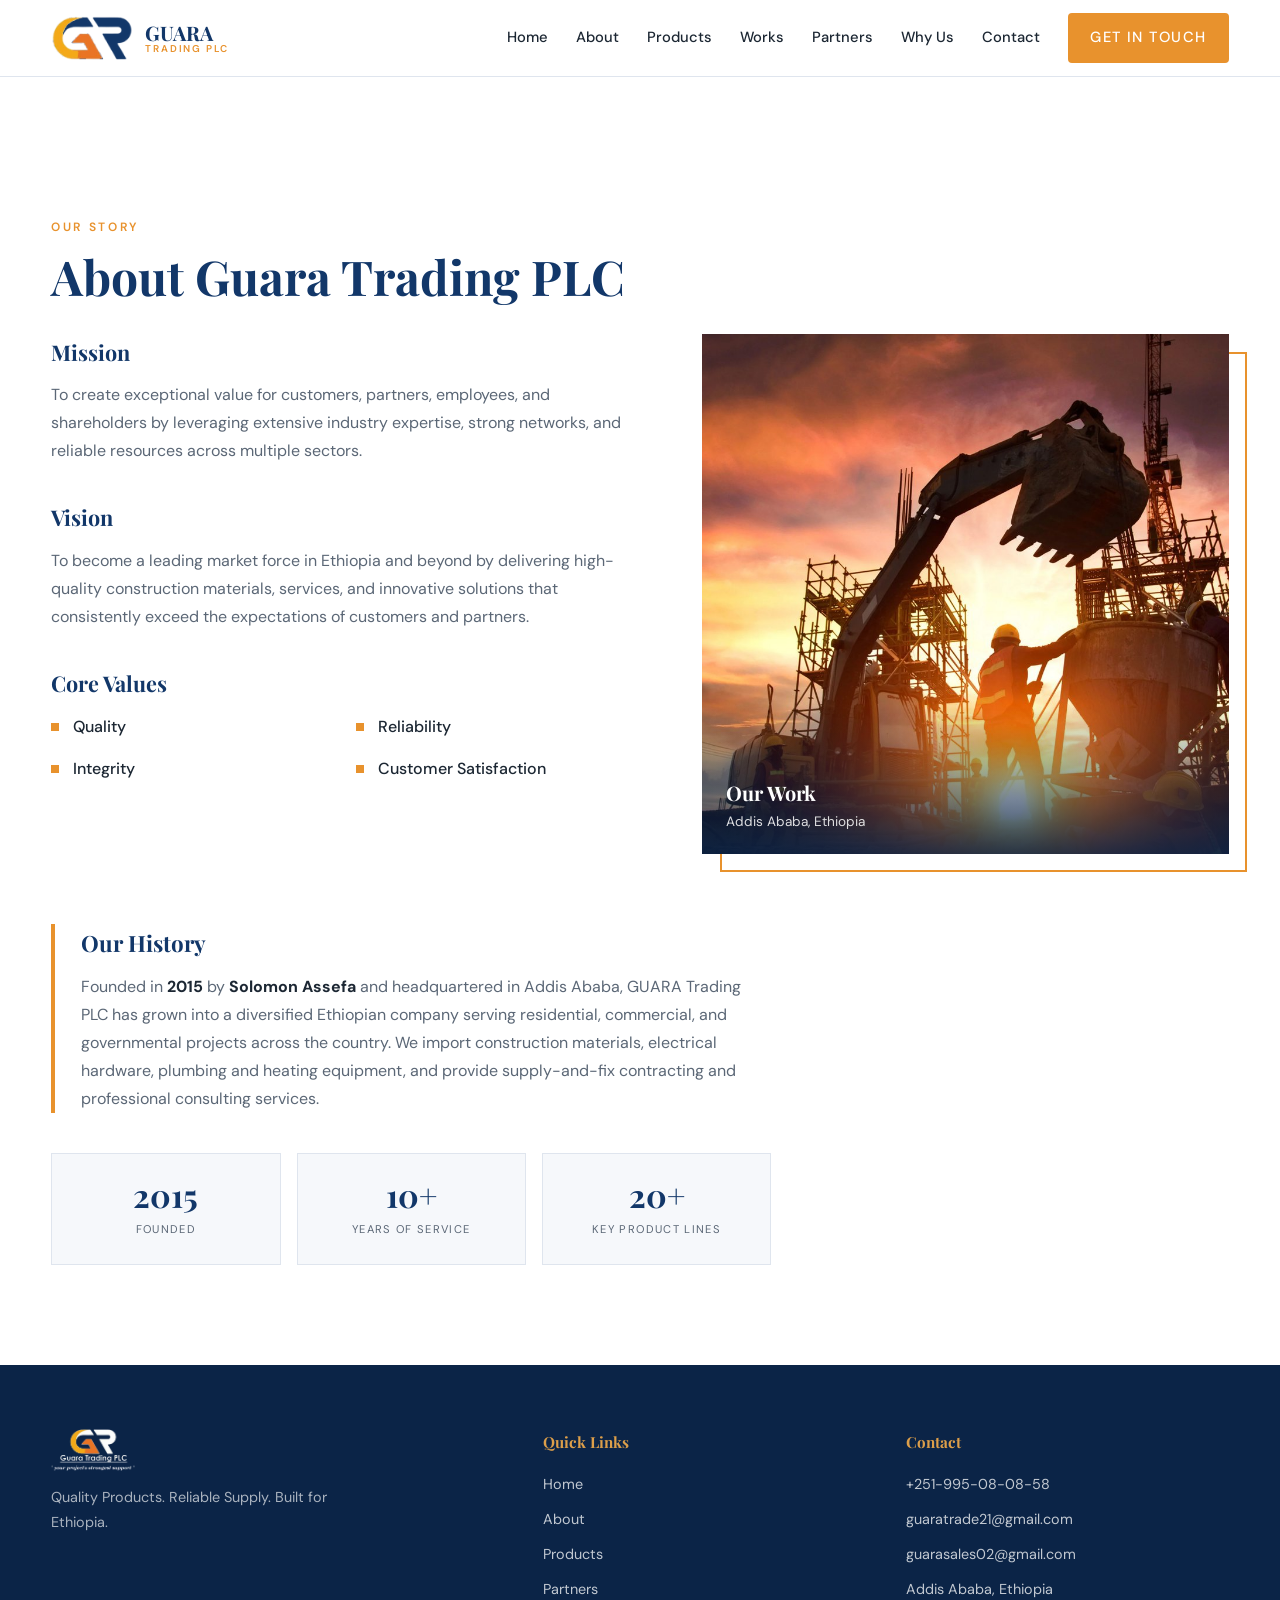
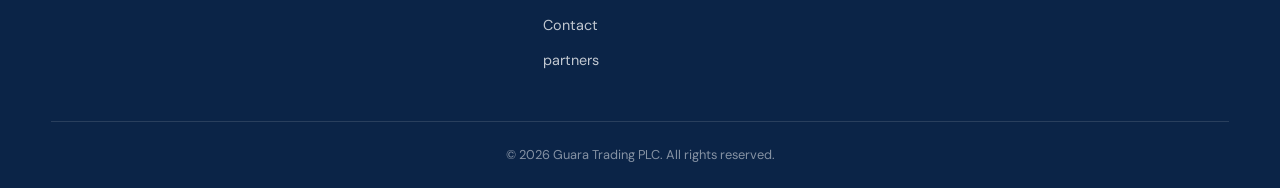
==== about.html @ 9be41e34 "Initial upload of website files" ====
<!doctype html>
<html lang="en">
<head>
  <meta charset="UTF-8">
  <meta name="viewport" content="width=device-width, initial-scale=1.0">
  <meta name="color-scheme" content="light">
  <title>About Us | Guara Trading PLC</title>
  <script>document.documentElement.classList.add("js");</script>
  <link rel="preconnect" href="https://fonts.googleapis.com">
  <link rel="preconnect" href="https://fonts.gstatic.com" crossorigin>
  <link href="https://fonts.googleapis.com/css2?family=DM+Sans:wght@400;500;600;700&family=Playfair+Display:ital,wght@0,600;0,700;0,800;1,600;1,700&display=swap" rel="stylesheet">
  <link rel="stylesheet" href="CSS/style.css">
</head>
<body>

  <header class="navbar" id="navbar">
    <div class="container navbar__inner">
      <a href="index.html" class="brand">
        <img src="image/logo.png" alt="Guara Trading PLC logo">
        <span>GUARA <small>TRADING PLC</small></span>
      </a>
      <nav class="menu" id="menu">
        <a href="index.html">Home</a>
        <a href="about.html">About</a>
        <a href="products.html">Products</a>
        <a href="works.html">Works</a>
        <a href="partners.html">Partners</a>
        <a href="why-us.html">Why Us</a>
        <a href="contact.html">Contact</a>
        <a href="contact.html" class="btn btn--primary btn--small">Get in Touch</a>
      </nav>
      <button class="menu-toggle" id="menuToggle" aria-label="Open menu">&#9776;</button>
    </div>
  </header>

  <section class="section" id="about" style="padding-top:140px;">
    <div class="container">
      <div class="reveal">
        <p class="eyebrow">Our Story</p>
        <h2 class="section-title">About Guara Trading PLC</h2>
      </div>

      <div class="about">
        <div class="about__text reveal">
          <h3>Mission</h3>
          <p>To create exceptional value for customers, partners, employees, and shareholders by leveraging extensive industry expertise, strong networks, and reliable resources across multiple sectors.</p>

          <h3>Vision</h3>
          <p>To become a leading market force in Ethiopia and beyond by delivering high-quality construction materials, services, and innovative solutions that consistently exceed the expectations of customers and partners.</p>

          <h3>Core Values</h3>
          <ul class="values">
            <li>Quality</li>
            <li>Reliability</li>
            <li>Integrity</li>
            <li>Customer Satisfaction</li>
          </ul>
        </div>

        <figure class="about__image reveal">
          <img src="image/about.jpg" alt="Guara Trading PLC construction work">
          <figcaption>
            <strong>Our Work</strong>
            <span>Addis Ababa, Ethiopia</span>
          </figcaption>
        </figure>
      </div>

      <div class="history reveal">
        <h3>Our History</h3>
        <p>
          Founded in <b>2015</b> by <b>Solomon Assefa</b> and headquartered in Addis Ababa,
          GUARA Trading PLC has grown into a diversified Ethiopian company serving residential,
          commercial, and governmental projects across the country. We import construction
          materials, electrical hardware, plumbing and heating equipment, and provide
          supply-and-fix contracting and professional consulting services.
        </p>
      </div>

      <div class="stats reveal">
        <div class="stat"><strong>2015</strong><span>Founded</span></div>
        <div class="stat"><strong>10+</strong><span>Years of Service</span></div>
        <div class="stat"><strong>20+</strong><span>Key Product Lines</span></div>
      </div>
    </div>
  </section>

  <footer class="footer">
    <div class="container footer__inner">
      <div class="footer__brand">
        <img src="image/logo-white.png" alt="Guara Trading PLC">
        <p>Quality Products. Reliable Supply. Built for Ethiopia.</p>
      </div>
      <div class="footer__col">
          <h4>Quick Links</h4>
          <a href="index.html">Home</a>
          <a href="about.html">About</a>
          <a href="products.html">Products</a>
          <a href="partners.html">Partners</a>
          <a href="contact.html">Contact</a>
          <a href="partners.html">partners</a>
        </div>
      <div class="footer__col">
        <h4>Contact</h4>
        <a href="tel:+251995080858">+251-995-08-08-58</a>
        <a href="mailto:guaratrade21@gmail.com">guaratrade21@gmail.com</a>
        <a href="mailto:guarasales02@gmail.com">guarasales02@gmail.com</a>
        <span>Addis Ababa, Ethiopia</span>
      </div>
    </div>
    <div class="footer__bottom">
      <span>&copy; 2026 Guara Trading PLC. All rights reserved.</span>
    </div>
  </footer>

  <script src="JS/main.js"></script>
</body>
</html>
---- CSS/style.css ----
/* ==================== VARIABLES ==================== */
:root {
  --navy: #123769;
  --navy-dark: #0b2447;
  --orange: #e8922d;
  --gold: #dd9f4a;
  --bg: #ffffff;
  --bg-soft: #f6f8fb;
  --text: #1c2733;
  --muted: #5b6776;
  --border: #dfe5ee;
  --font-head: "Playfair Display", Georgia, serif;
  --font-body: "DM Sans", Arial, sans-serif;
}

/* ==================== BASE ==================== */
* {
  box-sizing: border-box;
  margin: 0;
  padding: 0;
}

html {
  scroll-behavior: smooth;
  scroll-padding-top: 80px;
}

body {
  font-family: var(--font-body);
  color: var(--text);
  background: var(--bg);
  line-height: 1.75;
}

img {
  max-width: 100%;
  display: block;
}
a {
  text-decoration: none;
  color: inherit;
}
ul {
  list-style: none;
}

.container {
  width: min(1180px, 92%);
  margin-inline: auto;
}

.section {
  padding: 100px 0;
  overflow-x: clip;
}
.section--soft {
  background: var(--bg-soft);
}

.section-title {
  font-family: var(--font-head);
  font-weight: 700;
  font-size: clamp(2rem, 4vw, 3rem);
  color: var(--navy);
  line-height: 1.2;
  margin: 10px 0 28px;
}
.section-title em {
  color: var(--orange);
}

.eyebrow {
  font-size: 0.75rem;
  letter-spacing: 0.22em;
  text-transform: uppercase;
  font-weight: 600;
  color: var(--orange);
}
.eyebrow--light {
  color: var(--gold);
}

.lead {
  color: var(--muted);
  max-width: 520px;
}

/* ==================== SCROLL ANIMATION ==================== */
.js .reveal {
  opacity: 0;
  transform: translateY(28px);
  transition:
    opacity 0.8s ease,
    transform 0.8s ease;
}
.js .reveal.visible {
  opacity: 1;
  transform: none;
}

@media (prefers-reduced-motion: reduce) {
  .js .reveal {
    opacity: 1;
    transform: none;
    transition: none;
  }
}

/* ==================== BUTTONS ==================== */
.btn {
  display: inline-block;
  padding: 14px 28px;
  font-size: 0.82rem;
  font-weight: 600;
  letter-spacing: 0.1em;
  text-transform: uppercase;
  border-radius: 4px;
  border: 2px solid transparent;
  transition: 0.25s;
  cursor: pointer;
}
.btn--primary {
  background: var(--orange);
  color: #fff;
}
.btn--primary:hover {
  background: #cf7f1c;
}
.btn--outline-light {
  border-color: #fff;
  color: #fff;
}
.btn--outline-light:hover {
  background: #fff;
  color: var(--navy);
}
.btn--small {
  padding: 10px 20px;
  font-size: 0.75rem;
}

/* ==================== NAVBAR ==================== */
.navbar {
  position: sticky;
  top: 0;
  z-index: 100;
  background: rgba(255, 255, 255, 0.96);
  backdrop-filter: blur(8px);
  border-bottom: 1px solid var(--border);
  transition: box-shadow 0.3s;
}
.navbar.scrolled {
  box-shadow: 0 4px 20px rgba(11, 36, 71, 0.08);
}

.navbar__inner {
  display: flex;
  align-items: center;
  justify-content: space-between;
  height: 76px;
}

.brand {
  display: flex;
  align-items: center;
  gap: 12px;
  font-family: var(--font-head);
  font-weight: 700;
  font-size: 1.25rem;
  color: var(--navy);
  line-height: 1.1;
}
.brand img {
  height: 44px;
  width: auto;
}
.brand small {
  display: block;
  font-family: var(--font-body);
  font-size: 0.62rem;
  letter-spacing: 0.18em;
  color: var(--orange);
  font-weight: 600;
}

.menu {
  display: flex;
  align-items: center;
  gap: 28px;
}
.menu a {
  font-size: 0.92rem;
  font-weight: 500;
  transition: color 0.2s;
}
.menu a:hover {
  color: var(--orange);
}
.menu .btn--primary,
.menu .btn--primary:hover {
  color: #fff;
}

.menu-toggle {
  display: none;
  background: none;
  border: 0;
  font-size: 1.8rem;
  color: var(--navy);
  cursor: pointer;
}

/* ==================== HERO ==================== */
.hero {
  position: relative;
  min-height: calc(100vh - 76px);
  display: flex;
  align-items: center;
  color: #fff;
  overflow: hidden;
  background-color: var(--navy-dark);
}

.hero::before {
  content: "";
  position: absolute;
  inset: 0;
  background:
    linear-gradient(
      105deg,
      rgba(11, 36, 71, 0.92) 0%,
      rgba(11, 36, 71, 0.75) 50%,
      rgba(11, 36, 71, 0.35) 100%
    ),
    url("../image/hero.jpg") center / cover no-repeat;
  animation: heroZoom 7s ease-in-out infinite alternate;
  z-index: 0;
}

@keyframes heroZoom {
  from {
    transform: scale(1);
  }
  to {
    transform: scale(1.15);
  }
}

.hero__glow {
  position: absolute;
  z-index: 1;
  pointer-events: none;
  border-radius: 50%;
  filter: blur(80px);
  opacity: 0.55;
}
.hero__glow--1 {
  width: 420px;
  height: 420px;
  top: -80px;
  right: 10%;
  background: var(--orange);
  animation: glowFloat1 6s ease-in-out infinite;
}
.hero__glow--2 {
  width: 320px;
  height: 320px;
  bottom: -60px;
  left: 5%;
  background: var(--gold);
  animation: glowFloat2 7s ease-in-out infinite;
}

@keyframes glowFloat1 {
  0%,
  100% {
    transform: translate(0, 0) scale(1);
  }
  50% {
    transform: translate(-40px, 30px) scale(1.15);
  }
}
@keyframes glowFloat2 {
  0%,
  100% {
    transform: translate(0, 0) scale(1);
  }
  50% {
    transform: translate(30px, -25px) scale(1.1);
  }
}

.hero .container,
.hero__badge {
  position: relative;
  z-index: 2;
}

@media (prefers-reduced-motion: reduce) {
  .hero::before {
    animation: none;
  }
  .hero__glow--1,
  .hero__glow--2 {
    animation: none;
  }
}

.hero__content {
  max-width: 760px;
  padding: 80px 0;
}

.hero h1 {
  font-family: var(--font-head);
  font-weight: 800;
  font-size: clamp(2.6rem, 6vw, 4.8rem);
  line-height: 1.1;
  margin: 18px 0 22px;
}
.hero h1 em {
  color: var(--gold);
  font-style: italic;
  font-weight: 700;
}

.hero__text {
  font-size: 1.1rem;
  max-width: 600px;
  opacity: 0.92;
  margin-bottom: 14px;
}
.hero__tags {
  font-size: 0.85rem;
  letter-spacing: 0.04em;
  color: var(--gold);
  margin-bottom: 34px;
}
.hero__buttons {
  display: flex;
  flex-wrap: wrap;
  gap: 16px;
}

.hero__badge {
  position: absolute;
  right: 4%;
  bottom: 40px;
  display: flex;
  flex-direction: column;
  gap: 2px;
  padding: 16px 22px;
  background: rgba(11, 36, 71, 0.85);
  border: 1px solid rgba(255, 255, 255, 0.5);
  backdrop-filter: blur(4px);
}
.hero__badge span {
  font-size: 0.68rem;
  letter-spacing: 0.2em;
  text-transform: uppercase;
  color: var(--gold);
  font-weight: 600;
}
.hero__badge strong {
  font-family: var(--font-head);
  font-size: 1.05rem;
}
.hero__badge small {
  font-size: 0.78rem;
  opacity: 0.8;
}

/* ==================== ABOUT ==================== */
.about {
  display: grid;
  grid-template-columns: 1.1fr 1fr;
  gap: 72px;
  align-items: start;
  margin-top: 20px;
}

.about__text h3 {
  font-family: var(--font-head);
  color: var(--navy);
  font-size: 1.35rem;
  margin: 0 0 10px;
}
.about__text p {
  color: var(--muted);
  margin-bottom: 34px;
}

.values {
  display: grid;
  grid-template-columns: 1fr 1fr;
  gap: 14px 30px;
}
.values li {
  position: relative;
  padding-left: 22px;
  font-weight: 500;
}
.values li::before {
  content: "";
  position: absolute;
  left: 0;
  top: 0.65em;
  width: 8px;
  height: 8px;
  background: var(--orange);
}

.about__image {
  position: relative;
  margin: 0;
}
.about__image::before {
  content: "";
  position: absolute;
  top: 18px;
  left: 18px;
  right: -18px;
  bottom: -18px;
  border: 2px solid var(--orange);
}
.about__image img {
  position: relative;
  width: 100%;
  height: 520px;
  object-fit: cover;
  background: var(--bg-soft);
}
.about__image figcaption {
  position: absolute;
  left: 0;
  right: 0;
  bottom: 0;
  display: flex;
  flex-direction: column;
  padding: 70px 24px 20px;
  color: #fff;
  background: linear-gradient(transparent, rgba(11, 36, 71, 0.88));
}
.about__image figcaption strong {
  font-family: var(--font-head);
  font-size: 1.25rem;
}
.about__image figcaption span {
  font-size: 0.85rem;
  opacity: 0.85;
}

.history {
  max-width: 720px;
  margin-top: 70px;
  padding-left: 26px;
  border-left: 4px solid var(--orange);
}
.history h3 {
  font-family: var(--font-head);
  color: var(--navy);
  font-size: 1.4rem;
  margin-bottom: 10px;
}
.history p {
  color: var(--muted);
}
.history b {
  color: var(--text);
}

.stats {
  display: grid;
  grid-template-columns: repeat(3, 1fr);
  gap: 16px;
  max-width: 720px;
  margin-top: 40px;
}
.stat {
  border: 1px solid var(--border);
  background: var(--bg-soft);
  padding: 22px 10px;
  text-align: center;
}
.stat strong {
  display: block;
  font-family: var(--font-head);
  font-size: 2rem;
  color: var(--navy);
  line-height: 1.2;
}
.stat span {
  font-size: 0.7rem;
  letter-spacing: 0.12em;
  text-transform: uppercase;
  color: var(--muted);
}

/* ==================== WHAT WE DO ==================== */
.what {
  display: grid;
  grid-template-columns: 1fr 1.2fr;
  gap: 72px;
  align-items: start;
}

.features {
  display: flex;
  flex-direction: column;
  gap: 22px;
}
.feature {
  background: #fff;
  border: 1px solid var(--border);
  border-left: 4px solid var(--orange);
  padding: 24px 28px;
}
.feature h3 {
  font-family: var(--font-head);
  color: var(--navy);
  font-size: 1.2rem;
  margin-bottom: 6px;
}
.feature p {
  color: var(--muted);
}
/* ==================== PRODUCTS ==================== */
.products-banner {
  position: relative;
  margin-top: 28px;
  border-radius: 14px;
  overflow: hidden;
  border: 1px solid var(--border);
}
.products-banner__img {
  width: 100%;
  height: 420px;
  object-fit: cover;
  display: block;
  transition: transform 0.5s ease;
}
.products-banner:hover .products-banner__img {
  transform: scale(1.04);
}
.products-banner::before {
  content: "";
  position: absolute;
  inset: 0;
  z-index: 1;
  background: linear-gradient(
    105deg,
    rgba(11, 36, 71, 0.88) 0%,
    rgba(11, 36, 71, 0.55) 45%,
    rgba(11, 36, 71, 0.15) 100%
  );
}
.products-banner__shine {
  position: absolute;
  inset: 0;
  z-index: 2;
  pointer-events: none;
  mix-blend-mode: overlay;
  background: linear-gradient(
    115deg,
    transparent 20%,
    rgba(255, 255, 255, 0.4) 35%,
    rgba(255, 255, 255, 0.05) 50%,
    transparent 65%
  );
  background-size: 250% 250%;
  animation: bannerShine 5s ease-in-out infinite;
}
@keyframes bannerShine {
  0% {
    background-position: 200% 0%;
  }
  50% {
    background-position: 0% 100%;
  }
  100% {
    background-position: 200% 0%;
  }
}
.products-banner__overlay {
  position: absolute;
  inset: 0;
  z-index: 3;
  display: flex;
  flex-direction: column;
  justify-content: center;
  padding: 0 48px;
  color: #fff;
}
.products-banner__title {
  font-family: var(--font-head);
  font-weight: 800;
  font-size: clamp(2rem, 4.5vw, 3.2rem);
  line-height: 1.15;
  margin-top: 10px;
}
.products-banner__title em {
  color: var(--gold);
  font-style: italic;
}
.products-lead {
  max-width: 820px;
  margin: 28px auto 0;
  text-align: center;
  font-size: 1.05rem;
}
@media (prefers-reduced-motion: reduce) {
  .products-banner__shine {
    animation: none;
  }
}
@media (max-width: 900px) {
  .products-banner__img {
    height: 300px;
  }
  .products-banner__overlay {
    padding: 0 24px;
  }
}
.products-grid {
  margin-top: 44px;
  display: grid;
  grid-template-columns: repeat(3, 1fr);
  gap: 28px;
}
@media (min-width: 901px) {
  .product-card--standalone {
    grid-column: 1 / -1;
  }
  .product-card--standalone .product-card__img {
    height: 420px;
  }
}

.product-card {
  background: #fff;
  border: 1px solid var(--border);
  border-radius: 10px;
  overflow: hidden;
  cursor: pointer;
  transition:
    transform 0.3s,
    box-shadow 0.3s,
    border-color 0.3s;
}
.product-card:hover {
  transform: translateY(-8px);
  box-shadow: 0 24px 46px rgba(11, 36, 71, 0.18);
  border-color: var(--orange);
}

.product-card__img {
  position: relative;
  height: 210px;
  overflow: hidden;
  background: linear-gradient(135deg, #eef2f8, #dde6f0);
}
.product-card__img img {
  width: 100%;
  height: 100%;
  object-fit: cover;
  transition: transform 0.5s ease;
}
.product-card:hover .product-card__img img {
  transform: scale(1.1);
}

.product-card__img::after {
  content: "";
  position: absolute;
  inset: 0;
  background: linear-gradient(to top, rgba(11, 36, 71, 0.35), transparent 55%);
  opacity: 0;
  transition: opacity 0.3s;
}
.product-card:hover .product-card__img::after {
  opacity: 1;
}

.product-card__body {
  padding: 22px 24px 26px;
}
.product-card__body h3 {
  font-family: var(--font-head);
  color: var(--navy);
  font-size: 1.15rem;
  margin-bottom: 8px;
}
.product-card__body p {
  color: var(--muted);
  font-size: 0.92rem;
  margin-bottom: 16px;
}

.tags {
  display: flex;
  flex-wrap: wrap;
  gap: 8px;
}
.tags span {
  font-size: 0.7rem;
  font-weight: 600;
  letter-spacing: 0.04em;
  padding: 5px 10px;
  border: 1px solid var(--border);
  color: var(--navy);
  background: var(--bg-soft);
}

/* ==================== PARTNERS ==================== */
.partners-banner h2 {
  font-family: "Times New Roman", Times, serif;
  font-size: 32px;
  font-weight: bold;
  text-align: center;
}
.partners__head {
  text-align: center;
}
.partners__head .lead {
  margin-inline: auto;
}
.partners__head .eyebrow {
  display: block;
}

.partners-grid {
  margin-top: 48px;
  display: grid;
  grid-template-columns: repeat(4, 1fr);
  gap: 20px;
}

.partner-logo {
  height: 170px;
  display: flex;
  flex-direction: column;
  align-items: center;
  justify-content: center;
  gap: 12px;
  background: #fff;
  border: 1px solid var(--border);
  padding: 20px;
  text-align: center;
  transition: 0.25s;
}
.partner-logo img {
  max-height: 85px;
  max-width: 100%;
  object-fit: contain;
  filter: grayscale(100%);
  opacity: 0.8;
  transition: 0.25s;
}
.partner-logo:hover { border-color: var(--orange); box-shadow: 0 14px 28px rgba(11,36,71,0.1); }
.partner-logo:hover img { filter: none; opacity: 1; }

.partner-logo--text-only { gap: 8px; }
.partner-logo__text-mark {
  font-family: var(--font-head);
  font-weight: 800;
  font-style: italic;
  font-size: 1.3rem;
  color: var(--navy);
  filter: grayscale(100%);
  opacity: 0.8;
  transition: 0.25s;
}
.partner-logo--text-only:hover .partner-logo__text-mark { filter: none; opacity: 1; color: var(--orange); }
.partner-logo--text-only .partner-logo__name { display: none; }
}.partners-intro {
  max-width: 760px;
  margin: 0 auto 50px;
  padding: 30px 34px;
  background: #fff;
  border: 1px solid var(--border);
  border-left: 4px solid var(--orange);
  text-align: center;
}
.partners-intro p {
  color: var(--muted);
  font-size: 1.02rem;
  line-height: 1.85;
}
/* ==================== PREVIOUS WORKS ==================== */
.works-grid {
  margin-top: 44px;
  display: grid;
 grid-template-columns: repeat(2, 1fr);
  gap: 28px;
}

.work-card {
  background: #fff;
  border: 1px solid var(--border);
  overflow: hidden;
  transition:
    transform 0.25s,
    box-shadow 0.25s;
}
.work-card:hover {
  transform: translateY(-6px);
  box-shadow: 0 18px 34px rgba(11, 36, 71, 0.12);
}

.work-card__img { height: 320px; overflow: hidden; background: var(--bg-soft); position: relative; }
.work-card__img img {
  width: 112%;
  height: 100%;
  object-fit: cover;
  margin-left: -6%;
  animation: imageSway 7s ease-in-out infinite;
}
.work-card:hover .work-card__img img { animation-play-state: paused; transform: scale(1.08); transition: transform 0.4s; }

.work-card__img video {
  width: 100%;
  height: 100%;
  object-fit: cover;
  display: block;
  transition: transform 0.5s ease;
}
.work-card--video:hover .work-card__img video { transform: scale(1.1); }

.work-card--video .work-card__img::after {
  content: "";
  position: absolute;
  top: 14px;
  right: 14px;
  width: 10px;
  height: 10px;
  border-radius: 50%;
  background: var(--orange);
  box-shadow: 0 0 0 4px rgba(232,146,45,0.3);
  animation: liveDot 1.6s ease-in-out infinite;
}
@keyframes liveDot {
  0%, 100% { opacity: 1; }
  50% { opacity: 0.4; }
} 

@keyframes imageSway {
  0%, 100% { transform: translateX(0); }
  50% { transform: translateX(-5%); }
}

@media (prefers-reduced-motion: reduce) {
  .work-card__img img { animation: none; }
}

.work-card__body {
  padding: 22px 24px 26px;
}
.work-card__body h3 {
  font-family: var(--font-head);
  color: var(--navy);
  font-size: 1.1rem;
  margin-bottom: 8px;
}
.work-card__body p {
  color: var(--muted);
  font-size: 0.9rem;
}
/* ==================== CLICKABLE CARDS ==================== */
.work-card { cursor: pointer; }

/* ==================== CEILING SLIDER ==================== */
.slider .slide {
  position: absolute;
  inset: 0;
  width: 100%;
  height: 100%;
  margin: 0;
  object-fit: cover;
  opacity: 0;
  transform: scale(1);
  animation: none;
  transition: opacity 1s ease, transform 6s ease;
}
.slider .slide.is-active {
  opacity: 1;
  transform: scale(1.08);
}
.work-card:hover .slider .slide { transform: none; }
.work-card:hover .slider .slide.is-active { transform: scale(1.08); }

.slider__dots {
  position: absolute;
  bottom: 12px;
  left: 50%;
  transform: translateX(-50%);
  display: flex;
  gap: 8px;
  z-index: 2;
}
.slider__dots span {
  width: 9px;
  height: 9px;
  border-radius: 50%;
  background: rgba(255, 255, 255, 0.55);
  transition: all 0.3s;
}
.slider__dots span.is-active {
  background: var(--orange);
  width: 24px;
  border-radius: 6px;
}

.work-card--video .work-card__img::before {
  content: "\26F6";
  position: absolute;
  bottom: 12px;
  right: 14px;
  z-index: 2;
  color: #fff;
  font-size: 1.3rem;
  text-shadow: 0 2px 6px rgba(0,0,0,.6);
}


/* ==================== WHY US ==================== */
.why-grid {
  margin-top: 44px;
  display: grid;
  grid-template-columns: repeat(3, 1fr);
  gap: 28px;
}

.why-card {
  padding: 30px 26px;
  background: #fff;
  border: 1px solid var(--border);
  transition: 0.25s;
}
.why-card:hover {
  border-color: var(--orange);
  transform: translateY(-4px);
}

.why-card__num {
  display: block;
  font-family: var(--font-head);
  font-size: 1.6rem;
  color: var(--orange);
  margin-bottom: 12px;
}
.why-card h3 {
  font-family: var(--font-head);
  color: var(--navy);
  font-size: 1.15rem;
  margin-bottom: 8px;
}
.why-card p {
  color: var(--muted);
  font-size: 0.92rem;
}
/* ==================== DOCUMENTATION ==================== */
.docs__head {
  text-align: center;
}
.docs__head .lead {
  margin-inline: auto;
}
.docs__head .eyebrow {
  display: block;
}

.docs-grid {
  margin-top: 44px;
  display: grid;
  grid-template-columns: repeat(4, 1fr);
  gap: 24px;
}

.doc-card {
  background: #fff;
  border: 1px solid var(--border);
  border-top: 4px solid var(--navy);
  padding: 26px 22px;
  text-align: center;
  transition: 0.25s;
}
.doc-card:hover {
  border-top-color: var(--orange);
  transform: translateY(-4px);
}

.doc-card__badge {
  display: inline-block;
  font-size: 0.65rem;
  font-weight: 700;
  letter-spacing: 0.08em;
  text-transform: uppercase;
  color: #1c8a4c;
  background: #e7f6ec;
  padding: 4px 12px;
  border-radius: 20px;
  margin-bottom: 14px;
}
.doc-card__badge--request {
  color: var(--orange);
  background: #fdf1e2;
}

.doc-card h3 {
  font-family: var(--font-head);
  color: var(--navy);
  font-size: 1.05rem;
  margin-bottom: 8px;
}
.doc-card p {
  color: var(--muted);
  font-size: 0.86rem;
}

.docs-note {
  text-align: center;
  margin-top: 36px;
  color: var(--muted);
  font-size: 0.92rem;
}
.docs-note a {
  color: var(--orange);
  font-weight: 600;
}
.docs-note a:hover {
  text-decoration: underline;
}
/* ==================== CONTACT ==================== */
.contact__head {
  text-align: center;
}
.contact__head .lead {
  margin-inline: auto;
}

.contact {
  margin-top: 48px;
  display: grid;
  grid-template-columns: 1fr 1.4fr;
  gap: 50px;
}

.contact__info {
  display: flex;
  flex-direction: column;
  gap: 30px;
}
.info-item h4 {
  font-family: var(--font-head);
  color: var(--navy);
  font-size: 1rem;
  text-transform: uppercase;
  letter-spacing: 0.08em;
  margin-bottom: 10px;
}
.info-item p {
  margin-bottom: 4px;
}
.info-item a {
  color: var(--text);
  transition: color 0.2s;
}
.info-item a:hover {
  color: var(--orange);
}

.contact__form {
  background: #fff;
  border: 1px solid var(--border);
  padding: 36px;
  display: flex;
  flex-direction: column;
  gap: 18px;
}
.contact__form h3 {
  font-family: var(--font-head);
  color: var(--navy);
  font-size: 1.3rem;
  margin-bottom: 4px;
}

.contact__form label {
  display: flex;
  flex-direction: column;
  gap: 6px;
  font-size: 0.85rem;
  font-weight: 600;
  color: var(--navy);
}

.contact__form input,
.contact__form textarea {
  font-family: var(--font-body);
  font-size: 0.95rem;
  padding: 12px 14px;
  border: 1px solid var(--border);
  background: var(--bg-soft);
  color: var(--text);
  resize: vertical;
}
.contact__form input:focus,
.contact__form textarea:focus {
  outline: 2px solid var(--orange);
  outline-offset: 1px;
}

.form-row {
  display: grid;
  grid-template-columns: 1fr 1fr;
  gap: 18px;
}

.contact__form .btn {
  align-self: flex-start;
  border: none;
  cursor: pointer;
}

.form-note {
  font-size: 0.88rem;
  font-weight: 600;
  color: var(--orange);
  min-height: 1.2em;
}

/* ==================== FOOTER ==================== */
.footer {
  background: var(--navy-dark);
  color: #fff;
  padding-top: 64px;
}

.footer__inner {
  display: grid;
  grid-template-columns: 1.4fr 1fr 1fr;
  gap: 40px;
  padding-bottom: 48px;
  border-bottom: 1px solid rgba(255, 255, 255, 0.12);
}

.footer__brand img {
  height: 42px;
  margin-bottom: 14px;
}
.footer__brand p {
  color: rgba(255, 255, 255, 0.65);
  max-width: 280px;
  font-size: 0.9rem;
}

.footer__col {
  display: flex;
  flex-direction: column;
  gap: 10px;
}
.footer__col h4 {
  font-family: var(--font-head);
  font-size: 0.95rem;
  margin-bottom: 6px;
  color: var(--gold);
}
.footer__col a,
.footer__col span {
  color: rgba(255, 255, 255, 0.75);
  font-size: 0.9rem;
  transition: color 0.2s;
}
.footer__col a:hover {
  color: var(--gold);
}

.footer__bottom {
  padding: 22px 0;
  text-align: center;
  font-size: 0.8rem;
  color: rgba(255, 255, 255, 0.5);
}
/* ==================== PRODUCT MODAL (click to enlarge) ==================== */
.product-modal {
  position: fixed;
  inset: 0;
  z-index: 1000;
  display: none;
  align-items: center;
  justify-content: center;
  padding: 24px;
  background: rgba(11, 36, 71, 0.82);
  backdrop-filter: blur(4px);
}
.product-modal.open {
  display: flex;
}

.product-modal__box {
  background: #fff;
  max-width: 720px;
  width: 100%;
  max-height: 88vh;
  overflow-y: auto;
  border-radius: 12px;
  position: relative;
  animation: modalPop 0.3s ease;
}
@keyframes modalPop {
  from {
    transform: scale(0.92);
    opacity: 0;
  }
  to {
    transform: scale(1);
    opacity: 1;
  }
}

.product-modal__img {
  width: 100%;
  max-height: 480px;
  object-fit: contain;
  background: var(--bg-soft);
  display: block;
}
.product-modal__body {
  padding: 28px 30px 34px;
}
.product-modal__body h3 {
  font-family: var(--font-head);
  color: var(--navy);
  font-size: 1.6rem;
  margin-bottom: 12px;
}
.product-modal__body p {
  color: var(--muted);
  margin-bottom: 18px;
}

.product-modal__close {
  position: absolute;
  top: 14px;
  right: 14px;
  width: 38px;
  height: 38px;
  border-radius: 50%;
  border: none;
  background: rgba(11, 36, 71, 0.85);
  color: #fff;
  font-size: 1.3rem;
  line-height: 1;
  cursor: pointer;
  z-index: 2;
}
.product-modal__close:hover {
  background: var(--orange);
}
/* ==================== HOME TEASERS ==================== */
.teaser-grid {
  margin-top: 44px;
  display: grid;
  grid-template-columns: repeat(3, 1fr);
  gap: 28px;
}

.teaser-card {
  background: #fff;
  border: 1px solid var(--border);
  padding: 30px 26px;
  transition: 0.25s;
}
.teaser-card:hover {
  transform: translateY(-6px);
  box-shadow: 0 18px 34px rgba(11, 36, 71, 0.12);
  border-color: var(--orange);
}

.teaser-card h3 {
  font-family: var(--font-head);
  color: var(--navy);
  font-size: 1.25rem;
  margin-bottom: 10px;
}
.teaser-card p {
  color: var(--muted);
  font-size: 0.92rem;
  margin-bottom: 18px;
}
.teaser-card a {
  color: var(--orange);
  font-weight: 600;
  font-size: 0.85rem;
  text-transform: uppercase;
  letter-spacing: 0.05em;
}
.teaser-card a:hover {
  text-decoration: underline;
}
/* ==================== MOBILE ==================== */
@media (max-width: 900px) {
  .menu-toggle {
    display: block;
  }

  .menu {
    display: none;
    position: absolute;
    top: 76px;
    left: 0;
    right: 0;
    flex-direction: column;
    align-items: flex-start;
    gap: 0;
    background: #fff;
    padding: 10px 4% 24px;
    border-bottom: 1px solid var(--border);
  }
  .menu.open {
    display: flex;
  }
  .menu a {
    padding: 12px 0;
    width: 100%;
  }
  .menu .btn {
    padding: 12px 24px;
    width: auto;
    margin-top: 12px;
  }

  .section {
    padding: 70px 0;
  }

  .hero__badge {
    display: none;
  }

  .about,
  .what {
    grid-template-columns: 1fr;
    gap: 48px;
  }
  .about__image::before {
    right: -10px;
    bottom: -10px;
  }
  .about__image img {
    height: 340px;
  }
  .values {
    grid-template-columns: 1fr;
  }
    .products-grid {
    grid-template-columns: repeat(2, 1fr);
    gap: 18px;
  }
  .partners-grid {
    grid-template-columns: repeat(2, 1fr);
  }
  .works-grid {
    grid-template-columns: 1fr;
  }
  .docs-grid {
    grid-template-columns: 1fr 1fr;
    gap: 16px;
  }
  .why-grid {
    grid-template-columns: 1fr;
  }
  .contact {
    grid-template-columns: 1fr;
    gap: 40px;
  }
  .form-row {
    grid-template-columns: 1fr;
  }
  .footer__inner {
    grid-template-columns: 1fr;
    gap: 30px;
  }
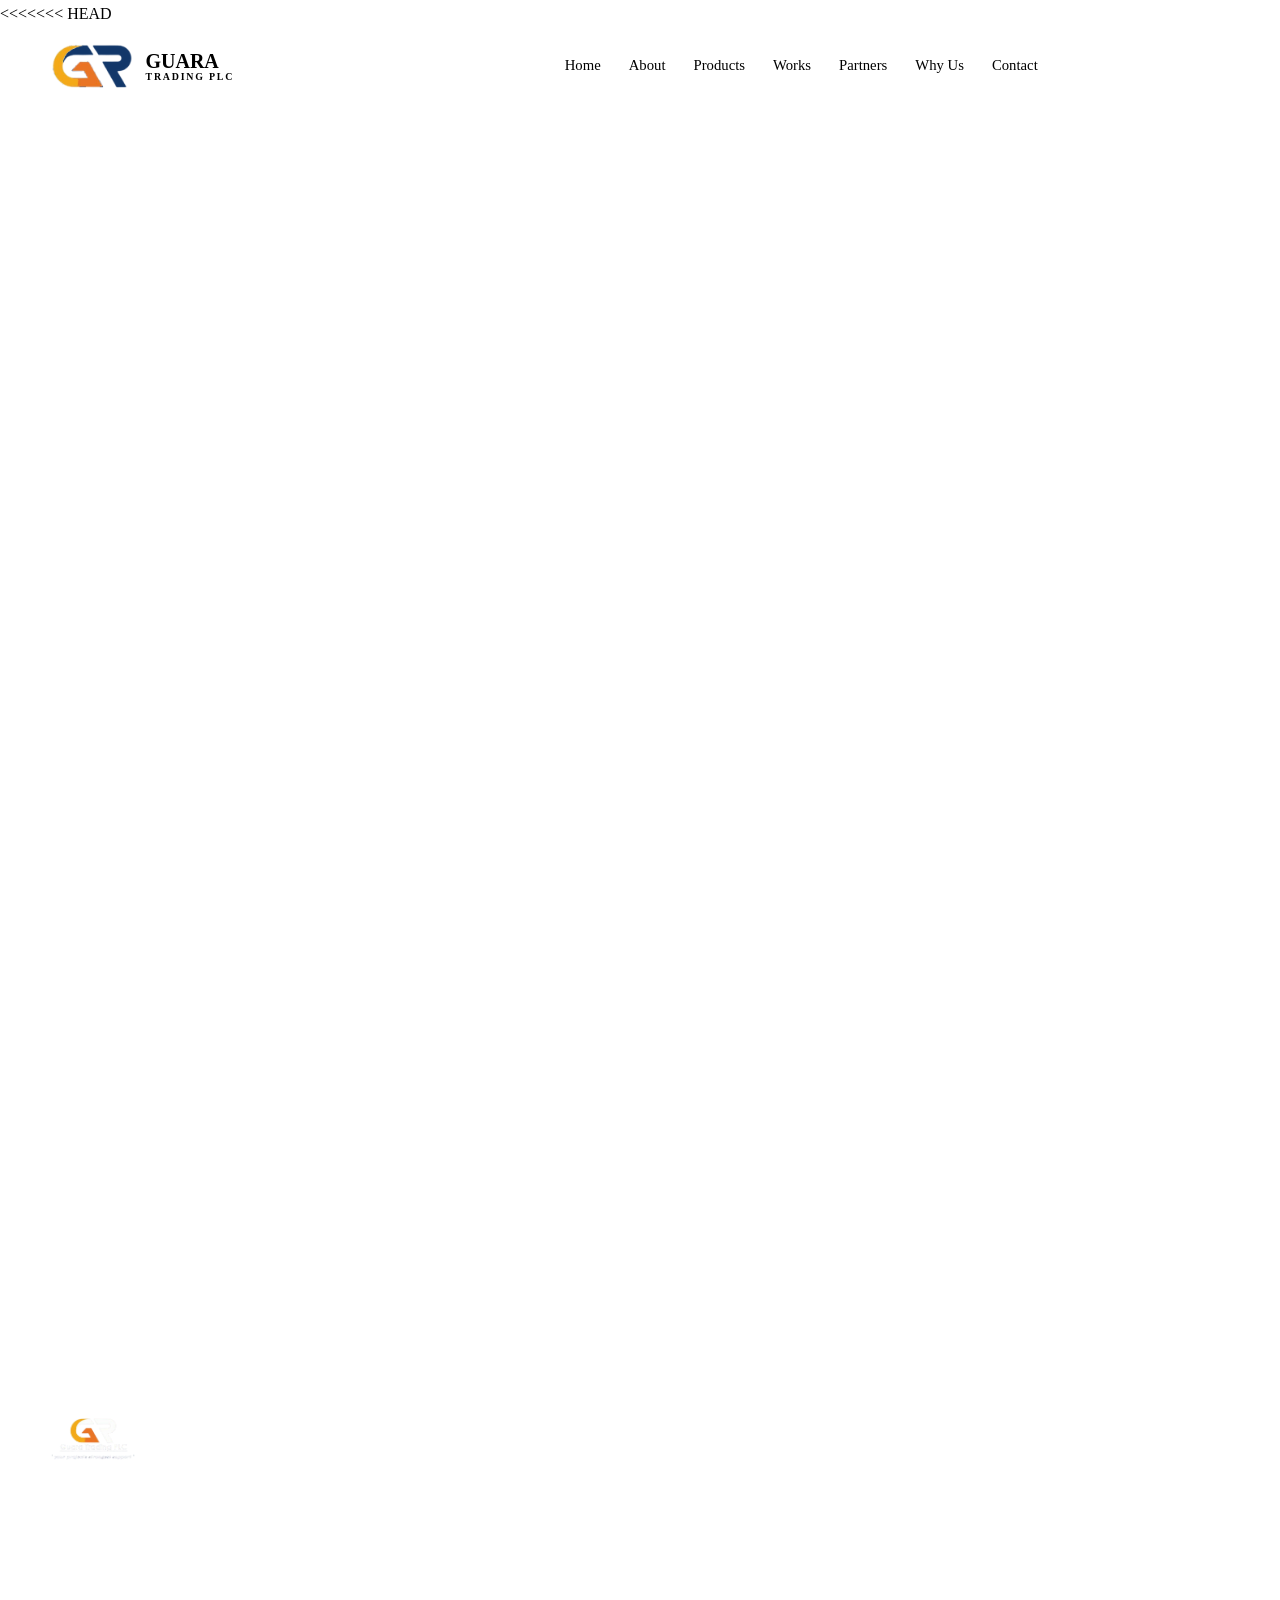
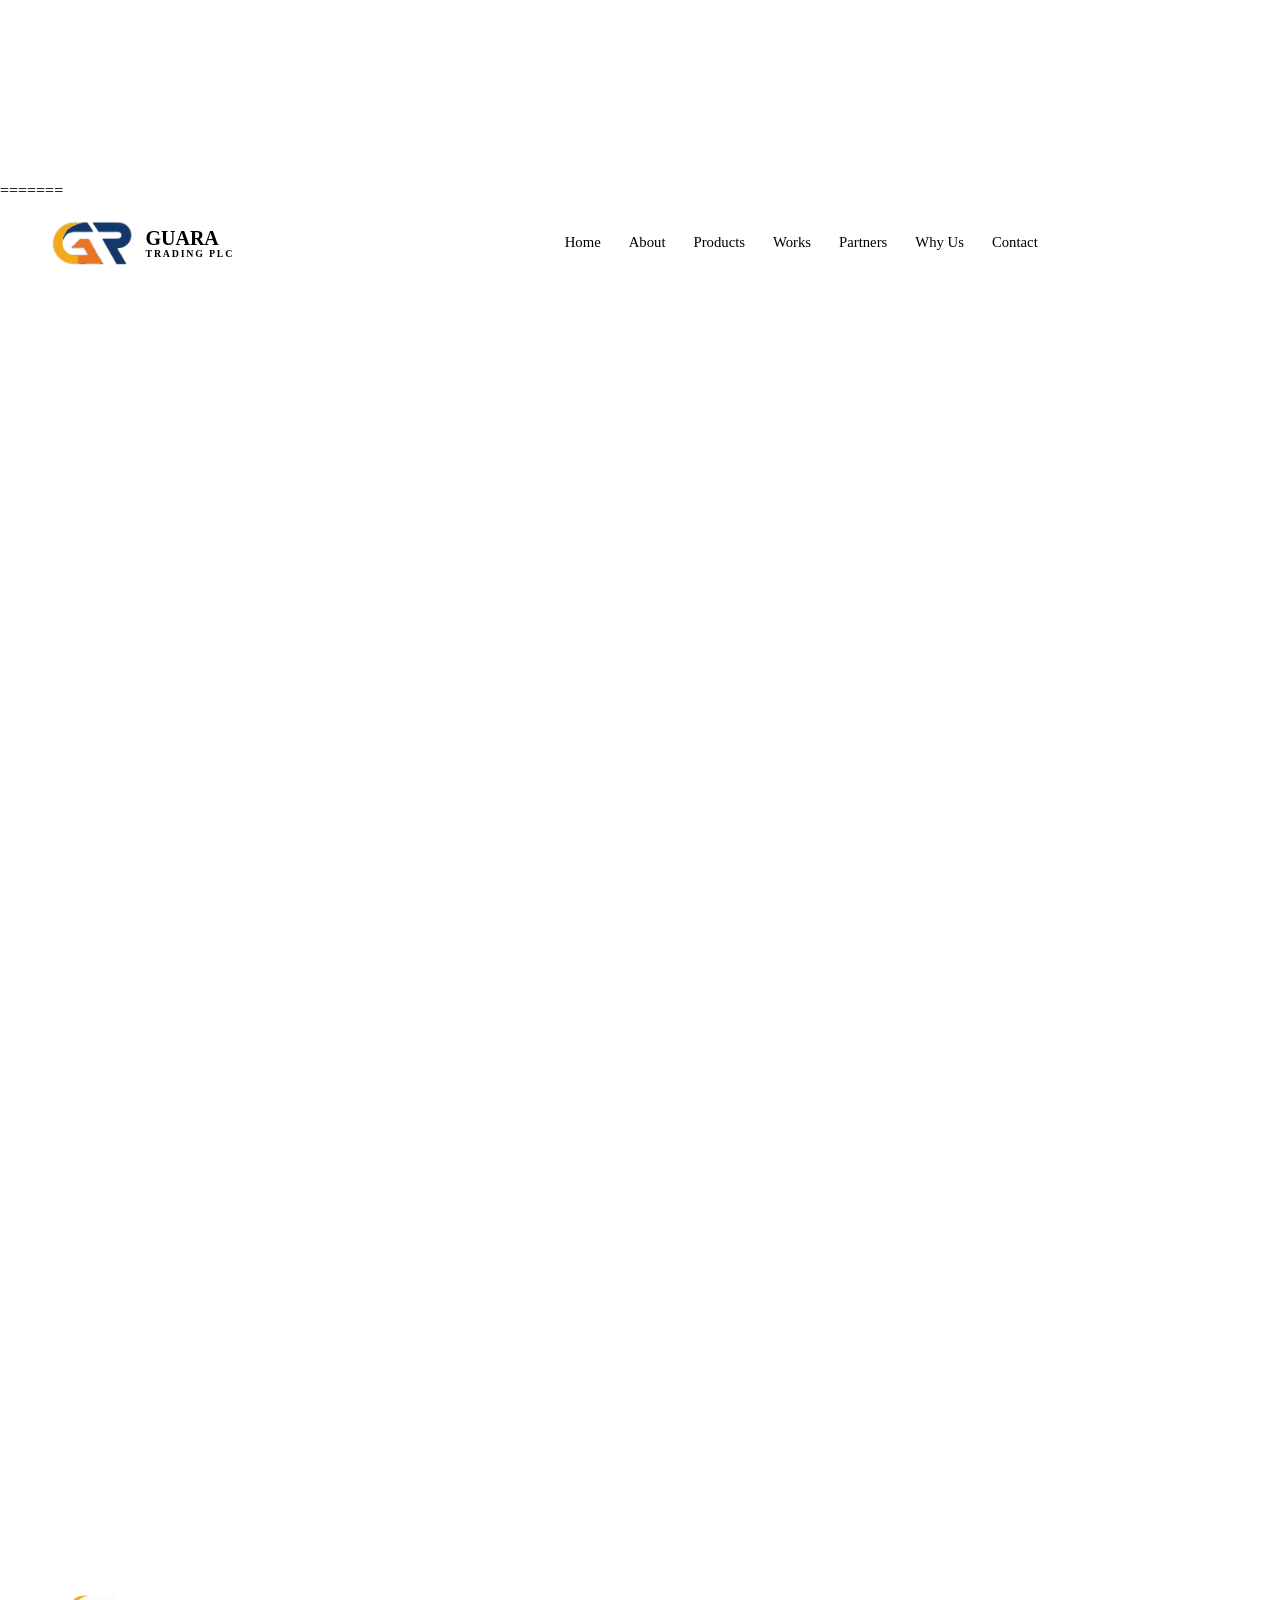
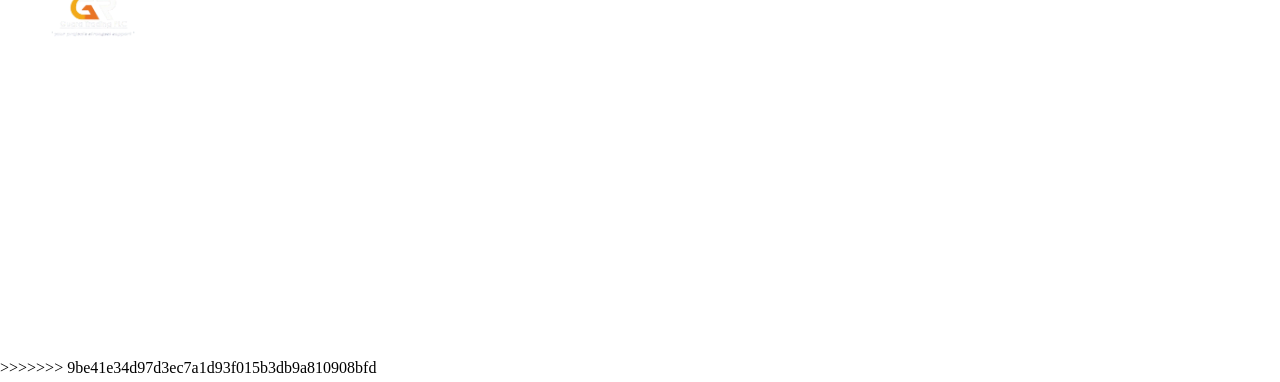
==== commit 32e12477: "merge: keep local version" ====
--- a/about.html
+++ b/about.html
@@ -1,118 +1,238 @@
-<!doctype html>
-<html lang="en">
-<head>
-  <meta charset="UTF-8">
-  <meta name="viewport" content="width=device-width, initial-scale=1.0">
-  <meta name="color-scheme" content="light">
-  <title>About Us | Guara Trading PLC</title>
-  <script>document.documentElement.classList.add("js");</script>
-  <link rel="preconnect" href="https://fonts.googleapis.com">
-  <link rel="preconnect" href="https://fonts.gstatic.com" crossorigin>
-  <link href="https://fonts.googleapis.com/css2?family=DM+Sans:wght@400;500;600;700&family=Playfair+Display:ital,wght@0,600;0,700;0,800;1,600;1,700&display=swap" rel="stylesheet">
-  <link rel="stylesheet" href="CSS/style.css">
-</head>
-<body>
-
-  <header class="navbar" id="navbar">
-    <div class="container navbar__inner">
-      <a href="index.html" class="brand">
-        <img src="image/logo.png" alt="Guara Trading PLC logo">
-        <span>GUARA <small>TRADING PLC</small></span>
-      </a>
-      <nav class="menu" id="menu">
-        <a href="index.html">Home</a>
-        <a href="about.html">About</a>
-        <a href="products.html">Products</a>
-        <a href="works.html">Works</a>
-        <a href="partners.html">Partners</a>
-        <a href="why-us.html">Why Us</a>
-        <a href="contact.html">Contact</a>
-        <a href="contact.html" class="btn btn--primary btn--small">Get in Touch</a>
-      </nav>
-      <button class="menu-toggle" id="menuToggle" aria-label="Open menu">&#9776;</button>
-    </div>
-  </header>
-
-  <section class="section" id="about" style="padding-top:140px;">
-    <div class="container">
-      <div class="reveal">
-        <p class="eyebrow">Our Story</p>
-        <h2 class="section-title">About Guara Trading PLC</h2>
-      </div>
-
-      <div class="about">
-        <div class="about__text reveal">
-          <h3>Mission</h3>
-          <p>To create exceptional value for customers, partners, employees, and shareholders by leveraging extensive industry expertise, strong networks, and reliable resources across multiple sectors.</p>
-
-          <h3>Vision</h3>
-          <p>To become a leading market force in Ethiopia and beyond by delivering high-quality construction materials, services, and innovative solutions that consistently exceed the expectations of customers and partners.</p>
-
-          <h3>Core Values</h3>
-          <ul class="values">
-            <li>Quality</li>
-            <li>Reliability</li>
-            <li>Integrity</li>
-            <li>Customer Satisfaction</li>
-          </ul>
-        </div>
-
-        <figure class="about__image reveal">
-          <img src="image/about.jpg" alt="Guara Trading PLC construction work">
-          <figcaption>
-            <strong>Our Work</strong>
-            <span>Addis Ababa, Ethiopia</span>
-          </figcaption>
-        </figure>
-      </div>
-
-      <div class="history reveal">
-        <h3>Our History</h3>
-        <p>
-          Founded in <b>2015</b> by <b>Solomon Assefa</b> and headquartered in Addis Ababa,
-          GUARA Trading PLC has grown into a diversified Ethiopian company serving residential,
-          commercial, and governmental projects across the country. We import construction
-          materials, electrical hardware, plumbing and heating equipment, and provide
-          supply-and-fix contracting and professional consulting services.
-        </p>
-      </div>
-
-      <div class="stats reveal">
-        <div class="stat"><strong>2015</strong><span>Founded</span></div>
-        <div class="stat"><strong>10+</strong><span>Years of Service</span></div>
-        <div class="stat"><strong>20+</strong><span>Key Product Lines</span></div>
-      </div>
-    </div>
-  </section>
-
-  <footer class="footer">
-    <div class="container footer__inner">
-      <div class="footer__brand">
-        <img src="image/logo-white.png" alt="Guara Trading PLC">
-        <p>Quality Products. Reliable Supply. Built for Ethiopia.</p>
-      </div>
-      <div class="footer__col">
-          <h4>Quick Links</h4>
-          <a href="index.html">Home</a>
-          <a href="about.html">About</a>
-          <a href="products.html">Products</a>
-          <a href="partners.html">Partners</a>
-          <a href="contact.html">Contact</a>
-          <a href="partners.html">partners</a>
-        </div>
-      <div class="footer__col">
-        <h4>Contact</h4>
-        <a href="tel:+251995080858">+251-995-08-08-58</a>
-        <a href="mailto:guaratrade21@gmail.com">guaratrade21@gmail.com</a>
-        <a href="mailto:guarasales02@gmail.com">guarasales02@gmail.com</a>
-        <span>Addis Ababa, Ethiopia</span>
-      </div>
-    </div>
-    <div class="footer__bottom">
-      <span>&copy; 2026 Guara Trading PLC. All rights reserved.</span>
-    </div>
-  </footer>
-
-  <script src="JS/main.js"></script>
-</body>
+<<<<<<< HEAD
+<!doctype html>
+<html lang="en">
+<head>
+  <meta charset="UTF-8">
+  <meta name="viewport" content="width=device-width, initial-scale=1.0">
+  <meta name="color-scheme" content="light">
+  <title>About Us | Guara Trading PLC</title>
+  <script>document.documentElement.classList.add("js");</script>
+  <link rel="preconnect" href="https://fonts.googleapis.com">
+  <link rel="preconnect" href="https://fonts.gstatic.com" crossorigin>
+  <link href="https://fonts.googleapis.com/css2?family=DM+Sans:wght@400;500;600;700&family=Playfair+Display:ital,wght@0,600;0,700;0,800;1,600;1,700&display=swap" rel="stylesheet">
+  <link rel="stylesheet" href="CSS/style.css">
+</head>
+<body>
+
+  <header class="navbar" id="navbar">
+    <div class="container navbar__inner">
+      <a href="index.html" class="brand">
+        <img src="image/logo.png" alt="Guara Trading PLC logo">
+        <span>GUARA <small>TRADING PLC</small></span>
+      </a>
+      <nav class="menu" id="menu">
+        <a href="index.html">Home</a>
+        <a href="about.html">About</a>
+        <a href="products.html">Products</a>
+        <a href="works.html">Works</a>
+        <a href="partners.html">Partners</a>
+        <a href="why-us.html">Why Us</a>
+        <a href="contact.html">Contact</a>
+        <a href="contact.html" class="btn btn--primary btn--small">Get in Touch</a>
+      </nav>
+      <button class="menu-toggle" id="menuToggle" aria-label="Open menu">&#9776;</button>
+    </div>
+  </header>
+
+  <section class="section" id="about" style="padding-top:140px;">
+    <div class="container">
+      <div class="reveal">
+        <p class="eyebrow">Our Story</p>
+        <h2 class="section-title">About Guara Trading PLC</h2>
+      </div>
+
+      <div class="about">
+        <div class="about__text reveal">
+          <h3>Mission</h3>
+          <p>To create exceptional value for customers, partners, employees, and shareholders by leveraging extensive industry expertise, strong networks, and reliable resources across multiple sectors.</p>
+
+          <h3>Vision</h3>
+          <p>To become a leading market force in Ethiopia and beyond by delivering high-quality construction materials, services, and innovative solutions that consistently exceed the expectations of customers and partners.</p>
+
+          <h3>Core Values</h3>
+          <ul class="values">
+            <li>Quality</li>
+            <li>Reliability</li>
+            <li>Integrity</li>
+            <li>Customer Satisfaction</li>
+          </ul>
+        </div>
+
+        <figure class="about__image reveal">
+          <img src="image/about.jpg" alt="Guara Trading PLC construction work">
+          <figcaption>
+            <strong>Our Work</strong>
+            <span>Addis Ababa, Ethiopia</span>
+          </figcaption>
+        </figure>
+      </div>
+
+      <div class="history reveal">
+        <h3>Our History</h3>
+        <p>
+          Founded in <b>2015</b> by <b>Solomon Assefa</b> and headquartered in Addis Ababa,
+          GUARA Trading PLC has grown into a diversified Ethiopian company serving residential,
+          commercial, and governmental projects across the country. We import construction
+          materials, electrical hardware, plumbing and heating equipment, and provide
+          supply-and-fix contracting and professional consulting services.
+        </p>
+      </div>
+
+      <div class="stats reveal">
+        <div class="stat"><strong>2015</strong><span>Founded</span></div>
+        <div class="stat"><strong>10+</strong><span>Years of Service</span></div>
+        <div class="stat"><strong>20+</strong><span>Key Product Lines</span></div>
+      </div>
+    </div>
+  </section>
+
+  <footer class="footer">
+    <div class="container footer__inner">
+      <div class="footer__brand">
+        <img src="image/logo-white.png" alt="Guara Trading PLC">
+        <p>Quality Products. Reliable Supply. Built for Ethiopia.</p>
+      </div>
+      <div class="footer__col">
+          <h4>Quick Links</h4>
+          <a href="index.html">Home</a>
+          <a href="about.html">About</a>
+          <a href="products.html">Products</a>
+          <a href="partners.html">Partners</a>
+          <a href="contact.html">Contact</a>
+          <a href="partners.html">partners</a>
+        </div>
+      <div class="footer__col">
+        <h4>Contact</h4>
+        <a href="tel:+251995080858">+251-995-08-08-58</a>
+        <a href="mailto:guaratrade21@gmail.com">guaratrade21@gmail.com</a>
+        <a href="mailto:guarasales02@gmail.com">guarasales02@gmail.com</a>
+        <span>Addis Ababa, Ethiopia</span>
+      </div>
+    </div>
+    <div class="footer__bottom">
+      <span>&copy; 2026 Guara Trading PLC. All rights reserved.</span>
+    </div>
+  </footer>
+
+  <script src="JS/main.js"></script>
+</body>
+=======
+<!doctype html>
+<html lang="en">
+<head>
+  <meta charset="UTF-8">
+  <meta name="viewport" content="width=device-width, initial-scale=1.0">
+  <meta name="color-scheme" content="light">
+  <title>About Us | Guara Trading PLC</title>
+  <script>document.documentElement.classList.add("js");</script>
+  <link rel="preconnect" href="https://fonts.googleapis.com">
+  <link rel="preconnect" href="https://fonts.gstatic.com" crossorigin>
+  <link href="https://fonts.googleapis.com/css2?family=DM+Sans:wght@400;500;600;700&family=Playfair+Display:ital,wght@0,600;0,700;0,800;1,600;1,700&display=swap" rel="stylesheet">
+  <link rel="stylesheet" href="CSS/style.css">
+</head>
+<body>
+
+  <header class="navbar" id="navbar">
+    <div class="container navbar__inner">
+      <a href="index.html" class="brand">
+        <img src="image/logo.png" alt="Guara Trading PLC logo">
+        <span>GUARA <small>TRADING PLC</small></span>
+      </a>
+      <nav class="menu" id="menu">
+        <a href="index.html">Home</a>
+        <a href="about.html">About</a>
+        <a href="products.html">Products</a>
+        <a href="works.html">Works</a>
+        <a href="partners.html">Partners</a>
+        <a href="why-us.html">Why Us</a>
+        <a href="contact.html">Contact</a>
+        <a href="contact.html" class="btn btn--primary btn--small">Get in Touch</a>
+      </nav>
+      <button class="menu-toggle" id="menuToggle" aria-label="Open menu">&#9776;</button>
+    </div>
+  </header>
+
+  <section class="section" id="about" style="padding-top:140px;">
+    <div class="container">
+      <div class="reveal">
+        <p class="eyebrow">Our Story</p>
+        <h2 class="section-title">About Guara Trading PLC</h2>
+      </div>
+
+      <div class="about">
+        <div class="about__text reveal">
+          <h3>Mission</h3>
+          <p>To create exceptional value for customers, partners, employees, and shareholders by leveraging extensive industry expertise, strong networks, and reliable resources across multiple sectors.</p>
+
+          <h3>Vision</h3>
+          <p>To become a leading market force in Ethiopia and beyond by delivering high-quality construction materials, services, and innovative solutions that consistently exceed the expectations of customers and partners.</p>
+
+          <h3>Core Values</h3>
+          <ul class="values">
+            <li>Quality</li>
+            <li>Reliability</li>
+            <li>Integrity</li>
+            <li>Customer Satisfaction</li>
+          </ul>
+        </div>
+
+        <figure class="about__image reveal">
+          <img src="image/about.jpg" alt="Guara Trading PLC construction work">
+          <figcaption>
+            <strong>Our Work</strong>
+            <span>Addis Ababa, Ethiopia</span>
+          </figcaption>
+        </figure>
+      </div>
+
+      <div class="history reveal">
+        <h3>Our History</h3>
+        <p>
+          Founded in <b>2015</b> by <b>Solomon Assefa</b> and headquartered in Addis Ababa,
+          GUARA Trading PLC has grown into a diversified Ethiopian company serving residential,
+          commercial, and governmental projects across the country. We import construction
+          materials, electrical hardware, plumbing and heating equipment, and provide
+          supply-and-fix contracting and professional consulting services.
+        </p>
+      </div>
+
+      <div class="stats reveal">
+        <div class="stat"><strong>2015</strong><span>Founded</span></div>
+        <div class="stat"><strong>10+</strong><span>Years of Service</span></div>
+        <div class="stat"><strong>20+</strong><span>Key Product Lines</span></div>
+      </div>
+    </div>
+  </section>
+
+  <footer class="footer">
+    <div class="container footer__inner">
+      <div class="footer__brand">
+        <img src="image/logo-white.png" alt="Guara Trading PLC">
+        <p>Quality Products. Reliable Supply. Built for Ethiopia.</p>
+      </div>
+      <div class="footer__col">
+          <h4>Quick Links</h4>
+          <a href="index.html">Home</a>
+          <a href="about.html">About</a>
+          <a href="products.html">Products</a>
+          <a href="partners.html">Partners</a>
+          <a href="contact.html">Contact</a>
+          <a href="partners.html">partners</a>
+        </div>
+      <div class="footer__col">
+        <h4>Contact</h4>
+        <a href="tel:+251995080858">+251-995-08-08-58</a>
+        <a href="mailto:guaratrade21@gmail.com">guaratrade21@gmail.com</a>
+        <a href="mailto:guarasales02@gmail.com">guarasales02@gmail.com</a>
+        <span>Addis Ababa, Ethiopia</span>
+      </div>
+    </div>
+    <div class="footer__bottom">
+      <span>&copy; 2026 Guara Trading PLC. All rights reserved.</span>
+    </div>
+  </footer>
+
+  <script src="JS/main.js"></script>
+</body>
+>>>>>>> 9be41e34d97d3ec7a1d93f015b3db9a810908bfd
 </html>
--- a/CSS/style.css
+++ b/CSS/style.css
@@ -1,1382 +1,2767 @@
-/* ==================== VARIABLES ==================== */
-:root {
-  --navy: #123769;
-  --navy-dark: #0b2447;
-  --orange: #e8922d;
-  --gold: #dd9f4a;
-  --bg: #ffffff;
-  --bg-soft: #f6f8fb;
-  --text: #1c2733;
-  --muted: #5b6776;
-  --border: #dfe5ee;
-  --font-head: "Playfair Display", Georgia, serif;
-  --font-body: "DM Sans", Arial, sans-serif;
-}
-
-/* ==================== BASE ==================== */
-* {
-  box-sizing: border-box;
-  margin: 0;
-  padding: 0;
-}
-
-html {
-  scroll-behavior: smooth;
-  scroll-padding-top: 80px;
-}
-
-body {
-  font-family: var(--font-body);
-  color: var(--text);
-  background: var(--bg);
-  line-height: 1.75;
-}
-
-img {
-  max-width: 100%;
-  display: block;
-}
-a {
-  text-decoration: none;
-  color: inherit;
-}
-ul {
-  list-style: none;
-}
-
-.container {
-  width: min(1180px, 92%);
-  margin-inline: auto;
-}
-
-.section {
-  padding: 100px 0;
-  overflow-x: clip;
-}
-.section--soft {
-  background: var(--bg-soft);
-}
-
-.section-title {
-  font-family: var(--font-head);
-  font-weight: 700;
-  font-size: clamp(2rem, 4vw, 3rem);
-  color: var(--navy);
-  line-height: 1.2;
-  margin: 10px 0 28px;
-}
-.section-title em {
-  color: var(--orange);
-}
-
-.eyebrow {
-  font-size: 0.75rem;
-  letter-spacing: 0.22em;
-  text-transform: uppercase;
-  font-weight: 600;
-  color: var(--orange);
-}
-.eyebrow--light {
-  color: var(--gold);
-}
-
-.lead {
-  color: var(--muted);
-  max-width: 520px;
-}
-
-/* ==================== SCROLL ANIMATION ==================== */
-.js .reveal {
-  opacity: 0;
-  transform: translateY(28px);
-  transition:
-    opacity 0.8s ease,
-    transform 0.8s ease;
-}
-.js .reveal.visible {
-  opacity: 1;
-  transform: none;
-}
-
-@media (prefers-reduced-motion: reduce) {
-  .js .reveal {
-    opacity: 1;
-    transform: none;
-    transition: none;
-  }
-}
-
-/* ==================== BUTTONS ==================== */
-.btn {
-  display: inline-block;
-  padding: 14px 28px;
-  font-size: 0.82rem;
-  font-weight: 600;
-  letter-spacing: 0.1em;
-  text-transform: uppercase;
-  border-radius: 4px;
-  border: 2px solid transparent;
-  transition: 0.25s;
-  cursor: pointer;
-}
-.btn--primary {
-  background: var(--orange);
-  color: #fff;
-}
-.btn--primary:hover {
-  background: #cf7f1c;
-}
-.btn--outline-light {
-  border-color: #fff;
-  color: #fff;
-}
-.btn--outline-light:hover {
-  background: #fff;
-  color: var(--navy);
-}
-.btn--small {
-  padding: 10px 20px;
-  font-size: 0.75rem;
-}
-
-/* ==================== NAVBAR ==================== */
-.navbar {
-  position: sticky;
-  top: 0;
-  z-index: 100;
-  background: rgba(255, 255, 255, 0.96);
-  backdrop-filter: blur(8px);
-  border-bottom: 1px solid var(--border);
-  transition: box-shadow 0.3s;
-}
-.navbar.scrolled {
-  box-shadow: 0 4px 20px rgba(11, 36, 71, 0.08);
-}
-
-.navbar__inner {
-  display: flex;
-  align-items: center;
-  justify-content: space-between;
-  height: 76px;
-}
-
-.brand {
-  display: flex;
-  align-items: center;
-  gap: 12px;
-  font-family: var(--font-head);
-  font-weight: 700;
-  font-size: 1.25rem;
-  color: var(--navy);
-  line-height: 1.1;
-}
-.brand img {
-  height: 44px;
-  width: auto;
-}
-.brand small {
-  display: block;
-  font-family: var(--font-body);
-  font-size: 0.62rem;
-  letter-spacing: 0.18em;
-  color: var(--orange);
-  font-weight: 600;
-}
-
-.menu {
-  display: flex;
-  align-items: center;
-  gap: 28px;
-}
-.menu a {
-  font-size: 0.92rem;
-  font-weight: 500;
-  transition: color 0.2s;
-}
-.menu a:hover {
-  color: var(--orange);
-}
-.menu .btn--primary,
-.menu .btn--primary:hover {
-  color: #fff;
-}
-
-.menu-toggle {
-  display: none;
-  background: none;
-  border: 0;
-  font-size: 1.8rem;
-  color: var(--navy);
-  cursor: pointer;
-}
-
-/* ==================== HERO ==================== */
-.hero {
-  position: relative;
-  min-height: calc(100vh - 76px);
-  display: flex;
-  align-items: center;
-  color: #fff;
-  overflow: hidden;
-  background-color: var(--navy-dark);
-}
-
-.hero::before {
-  content: "";
-  position: absolute;
-  inset: 0;
-  background:
-    linear-gradient(
-      105deg,
-      rgba(11, 36, 71, 0.92) 0%,
-      rgba(11, 36, 71, 0.75) 50%,
-      rgba(11, 36, 71, 0.35) 100%
-    ),
-    url("../image/hero.jpg") center / cover no-repeat;
-  animation: heroZoom 7s ease-in-out infinite alternate;
-  z-index: 0;
-}
-
-@keyframes heroZoom {
-  from {
-    transform: scale(1);
-  }
-  to {
-    transform: scale(1.15);
-  }
-}
-
-.hero__glow {
-  position: absolute;
-  z-index: 1;
-  pointer-events: none;
-  border-radius: 50%;
-  filter: blur(80px);
-  opacity: 0.55;
-}
-.hero__glow--1 {
-  width: 420px;
-  height: 420px;
-  top: -80px;
-  right: 10%;
-  background: var(--orange);
-  animation: glowFloat1 6s ease-in-out infinite;
-}
-.hero__glow--2 {
-  width: 320px;
-  height: 320px;
-  bottom: -60px;
-  left: 5%;
-  background: var(--gold);
-  animation: glowFloat2 7s ease-in-out infinite;
-}
-
-@keyframes glowFloat1 {
-  0%,
-  100% {
-    transform: translate(0, 0) scale(1);
-  }
-  50% {
-    transform: translate(-40px, 30px) scale(1.15);
-  }
-}
-@keyframes glowFloat2 {
-  0%,
-  100% {
-    transform: translate(0, 0) scale(1);
-  }
-  50% {
-    transform: translate(30px, -25px) scale(1.1);
-  }
-}
-
-.hero .container,
-.hero__badge {
-  position: relative;
-  z-index: 2;
-}
-
-@media (prefers-reduced-motion: reduce) {
-  .hero::before {
-    animation: none;
-  }
-  .hero__glow--1,
-  .hero__glow--2 {
-    animation: none;
-  }
-}
-
-.hero__content {
-  max-width: 760px;
-  padding: 80px 0;
-}
-
-.hero h1 {
-  font-family: var(--font-head);
-  font-weight: 800;
-  font-size: clamp(2.6rem, 6vw, 4.8rem);
-  line-height: 1.1;
-  margin: 18px 0 22px;
-}
-.hero h1 em {
-  color: var(--gold);
-  font-style: italic;
-  font-weight: 700;
-}
-
-.hero__text {
-  font-size: 1.1rem;
-  max-width: 600px;
-  opacity: 0.92;
-  margin-bottom: 14px;
-}
-.hero__tags {
-  font-size: 0.85rem;
-  letter-spacing: 0.04em;
-  color: var(--gold);
-  margin-bottom: 34px;
-}
-.hero__buttons {
-  display: flex;
-  flex-wrap: wrap;
-  gap: 16px;
-}
-
-.hero__badge {
-  position: absolute;
-  right: 4%;
-  bottom: 40px;
-  display: flex;
-  flex-direction: column;
-  gap: 2px;
-  padding: 16px 22px;
-  background: rgba(11, 36, 71, 0.85);
-  border: 1px solid rgba(255, 255, 255, 0.5);
-  backdrop-filter: blur(4px);
-}
-.hero__badge span {
-  font-size: 0.68rem;
-  letter-spacing: 0.2em;
-  text-transform: uppercase;
-  color: var(--gold);
-  font-weight: 600;
-}
-.hero__badge strong {
-  font-family: var(--font-head);
-  font-size: 1.05rem;
-}
-.hero__badge small {
-  font-size: 0.78rem;
-  opacity: 0.8;
-}
-
-/* ==================== ABOUT ==================== */
-.about {
-  display: grid;
-  grid-template-columns: 1.1fr 1fr;
-  gap: 72px;
-  align-items: start;
-  margin-top: 20px;
-}
-
-.about__text h3 {
-  font-family: var(--font-head);
-  color: var(--navy);
-  font-size: 1.35rem;
-  margin: 0 0 10px;
-}
-.about__text p {
-  color: var(--muted);
-  margin-bottom: 34px;
-}
-
-.values {
-  display: grid;
-  grid-template-columns: 1fr 1fr;
-  gap: 14px 30px;
-}
-.values li {
-  position: relative;
-  padding-left: 22px;
-  font-weight: 500;
-}
-.values li::before {
-  content: "";
-  position: absolute;
-  left: 0;
-  top: 0.65em;
-  width: 8px;
-  height: 8px;
-  background: var(--orange);
-}
-
-.about__image {
-  position: relative;
-  margin: 0;
-}
-.about__image::before {
-  content: "";
-  position: absolute;
-  top: 18px;
-  left: 18px;
-  right: -18px;
-  bottom: -18px;
-  border: 2px solid var(--orange);
-}
-.about__image img {
-  position: relative;
-  width: 100%;
-  height: 520px;
-  object-fit: cover;
-  background: var(--bg-soft);
-}
-.about__image figcaption {
-  position: absolute;
-  left: 0;
-  right: 0;
-  bottom: 0;
-  display: flex;
-  flex-direction: column;
-  padding: 70px 24px 20px;
-  color: #fff;
-  background: linear-gradient(transparent, rgba(11, 36, 71, 0.88));
-}
-.about__image figcaption strong {
-  font-family: var(--font-head);
-  font-size: 1.25rem;
-}
-.about__image figcaption span {
-  font-size: 0.85rem;
-  opacity: 0.85;
-}
-
-.history {
-  max-width: 720px;
-  margin-top: 70px;
-  padding-left: 26px;
-  border-left: 4px solid var(--orange);
-}
-.history h3 {
-  font-family: var(--font-head);
-  color: var(--navy);
-  font-size: 1.4rem;
-  margin-bottom: 10px;
-}
-.history p {
-  color: var(--muted);
-}
-.history b {
-  color: var(--text);
-}
-
-.stats {
-  display: grid;
-  grid-template-columns: repeat(3, 1fr);
-  gap: 16px;
-  max-width: 720px;
-  margin-top: 40px;
-}
-.stat {
-  border: 1px solid var(--border);
-  background: var(--bg-soft);
-  padding: 22px 10px;
-  text-align: center;
-}
-.stat strong {
-  display: block;
-  font-family: var(--font-head);
-  font-size: 2rem;
-  color: var(--navy);
-  line-height: 1.2;
-}
-.stat span {
-  font-size: 0.7rem;
-  letter-spacing: 0.12em;
-  text-transform: uppercase;
-  color: var(--muted);
-}
-
-/* ==================== WHAT WE DO ==================== */
-.what {
-  display: grid;
-  grid-template-columns: 1fr 1.2fr;
-  gap: 72px;
-  align-items: start;
-}
-
-.features {
-  display: flex;
-  flex-direction: column;
-  gap: 22px;
-}
-.feature {
-  background: #fff;
-  border: 1px solid var(--border);
-  border-left: 4px solid var(--orange);
-  padding: 24px 28px;
-}
-.feature h3 {
-  font-family: var(--font-head);
-  color: var(--navy);
-  font-size: 1.2rem;
-  margin-bottom: 6px;
-}
-.feature p {
-  color: var(--muted);
-}
-/* ==================== PRODUCTS ==================== */
-.products-banner {
-  position: relative;
-  margin-top: 28px;
-  border-radius: 14px;
-  overflow: hidden;
-  border: 1px solid var(--border);
-}
-.products-banner__img {
-  width: 100%;
-  height: 420px;
-  object-fit: cover;
-  display: block;
-  transition: transform 0.5s ease;
-}
-.products-banner:hover .products-banner__img {
-  transform: scale(1.04);
-}
-.products-banner::before {
-  content: "";
-  position: absolute;
-  inset: 0;
-  z-index: 1;
-  background: linear-gradient(
-    105deg,
-    rgba(11, 36, 71, 0.88) 0%,
-    rgba(11, 36, 71, 0.55) 45%,
-    rgba(11, 36, 71, 0.15) 100%
-  );
-}
-.products-banner__shine {
-  position: absolute;
-  inset: 0;
-  z-index: 2;
-  pointer-events: none;
-  mix-blend-mode: overlay;
-  background: linear-gradient(
-    115deg,
-    transparent 20%,
-    rgba(255, 255, 255, 0.4) 35%,
-    rgba(255, 255, 255, 0.05) 50%,
-    transparent 65%
-  );
-  background-size: 250% 250%;
-  animation: bannerShine 5s ease-in-out infinite;
-}
-@keyframes bannerShine {
-  0% {
-    background-position: 200% 0%;
-  }
-  50% {
-    background-position: 0% 100%;
-  }
-  100% {
-    background-position: 200% 0%;
-  }
-}
-.products-banner__overlay {
-  position: absolute;
-  inset: 0;
-  z-index: 3;
-  display: flex;
-  flex-direction: column;
-  justify-content: center;
-  padding: 0 48px;
-  color: #fff;
-}
-.products-banner__title {
-  font-family: var(--font-head);
-  font-weight: 800;
-  font-size: clamp(2rem, 4.5vw, 3.2rem);
-  line-height: 1.15;
-  margin-top: 10px;
-}
-.products-banner__title em {
-  color: var(--gold);
-  font-style: italic;
-}
-.products-lead {
-  max-width: 820px;
-  margin: 28px auto 0;
-  text-align: center;
-  font-size: 1.05rem;
-}
-@media (prefers-reduced-motion: reduce) {
-  .products-banner__shine {
-    animation: none;
-  }
-}
-@media (max-width: 900px) {
-  .products-banner__img {
-    height: 300px;
-  }
-  .products-banner__overlay {
-    padding: 0 24px;
-  }
-}
-.products-grid {
-  margin-top: 44px;
-  display: grid;
-  grid-template-columns: repeat(3, 1fr);
-  gap: 28px;
-}
-@media (min-width: 901px) {
-  .product-card--standalone {
-    grid-column: 1 / -1;
-  }
-  .product-card--standalone .product-card__img {
-    height: 420px;
-  }
-}
-
-.product-card {
-  background: #fff;
-  border: 1px solid var(--border);
-  border-radius: 10px;
-  overflow: hidden;
-  cursor: pointer;
-  transition:
-    transform 0.3s,
-    box-shadow 0.3s,
-    border-color 0.3s;
-}
-.product-card:hover {
-  transform: translateY(-8px);
-  box-shadow: 0 24px 46px rgba(11, 36, 71, 0.18);
-  border-color: var(--orange);
-}
-
-.product-card__img {
-  position: relative;
-  height: 210px;
-  overflow: hidden;
-  background: linear-gradient(135deg, #eef2f8, #dde6f0);
-}
-.product-card__img img {
-  width: 100%;
-  height: 100%;
-  object-fit: cover;
-  transition: transform 0.5s ease;
-}
-.product-card:hover .product-card__img img {
-  transform: scale(1.1);
-}
-
-.product-card__img::after {
-  content: "";
-  position: absolute;
-  inset: 0;
-  background: linear-gradient(to top, rgba(11, 36, 71, 0.35), transparent 55%);
-  opacity: 0;
-  transition: opacity 0.3s;
-}
-.product-card:hover .product-card__img::after {
-  opacity: 1;
-}
-
-.product-card__body {
-  padding: 22px 24px 26px;
-}
-.product-card__body h3 {
-  font-family: var(--font-head);
-  color: var(--navy);
-  font-size: 1.15rem;
-  margin-bottom: 8px;
-}
-.product-card__body p {
-  color: var(--muted);
-  font-size: 0.92rem;
-  margin-bottom: 16px;
-}
-
-.tags {
-  display: flex;
-  flex-wrap: wrap;
-  gap: 8px;
-}
-.tags span {
-  font-size: 0.7rem;
-  font-weight: 600;
-  letter-spacing: 0.04em;
-  padding: 5px 10px;
-  border: 1px solid var(--border);
-  color: var(--navy);
-  background: var(--bg-soft);
-}
-
-/* ==================== PARTNERS ==================== */
-.partners-banner h2 {
-  font-family: "Times New Roman", Times, serif;
-  font-size: 32px;
-  font-weight: bold;
-  text-align: center;
-}
-.partners__head {
-  text-align: center;
-}
-.partners__head .lead {
-  margin-inline: auto;
-}
-.partners__head .eyebrow {
-  display: block;
-}
-
-.partners-grid {
-  margin-top: 48px;
-  display: grid;
-  grid-template-columns: repeat(4, 1fr);
-  gap: 20px;
-}
-
-.partner-logo {
-  height: 170px;
-  display: flex;
-  flex-direction: column;
-  align-items: center;
-  justify-content: center;
-  gap: 12px;
-  background: #fff;
-  border: 1px solid var(--border);
-  padding: 20px;
-  text-align: center;
-  transition: 0.25s;
-}
-.partner-logo img {
-  max-height: 85px;
-  max-width: 100%;
-  object-fit: contain;
-  filter: grayscale(100%);
-  opacity: 0.8;
-  transition: 0.25s;
-}
-.partner-logo:hover { border-color: var(--orange); box-shadow: 0 14px 28px rgba(11,36,71,0.1); }
-.partner-logo:hover img { filter: none; opacity: 1; }
-
-.partner-logo--text-only { gap: 8px; }
-.partner-logo__text-mark {
-  font-family: var(--font-head);
-  font-weight: 800;
-  font-style: italic;
-  font-size: 1.3rem;
-  color: var(--navy);
-  filter: grayscale(100%);
-  opacity: 0.8;
-  transition: 0.25s;
-}
-.partner-logo--text-only:hover .partner-logo__text-mark { filter: none; opacity: 1; color: var(--orange); }
-.partner-logo--text-only .partner-logo__name { display: none; }
-}.partners-intro {
-  max-width: 760px;
-  margin: 0 auto 50px;
-  padding: 30px 34px;
-  background: #fff;
-  border: 1px solid var(--border);
-  border-left: 4px solid var(--orange);
-  text-align: center;
-}
-.partners-intro p {
-  color: var(--muted);
-  font-size: 1.02rem;
-  line-height: 1.85;
-}
-/* ==================== PREVIOUS WORKS ==================== */
-.works-grid {
-  margin-top: 44px;
-  display: grid;
- grid-template-columns: repeat(2, 1fr);
-  gap: 28px;
-}
-
-.work-card {
-  background: #fff;
-  border: 1px solid var(--border);
-  overflow: hidden;
-  transition:
-    transform 0.25s,
-    box-shadow 0.25s;
-}
-.work-card:hover {
-  transform: translateY(-6px);
-  box-shadow: 0 18px 34px rgba(11, 36, 71, 0.12);
-}
-
-.work-card__img { height: 320px; overflow: hidden; background: var(--bg-soft); position: relative; }
-.work-card__img img {
-  width: 112%;
-  height: 100%;
-  object-fit: cover;
-  margin-left: -6%;
-  animation: imageSway 7s ease-in-out infinite;
-}
-.work-card:hover .work-card__img img { animation-play-state: paused; transform: scale(1.08); transition: transform 0.4s; }
-
-.work-card__img video {
-  width: 100%;
-  height: 100%;
-  object-fit: cover;
-  display: block;
-  transition: transform 0.5s ease;
-}
-.work-card--video:hover .work-card__img video { transform: scale(1.1); }
-
-.work-card--video .work-card__img::after {
-  content: "";
-  position: absolute;
-  top: 14px;
-  right: 14px;
-  width: 10px;
-  height: 10px;
-  border-radius: 50%;
-  background: var(--orange);
-  box-shadow: 0 0 0 4px rgba(232,146,45,0.3);
-  animation: liveDot 1.6s ease-in-out infinite;
-}
-@keyframes liveDot {
-  0%, 100% { opacity: 1; }
-  50% { opacity: 0.4; }
-} 
-
-@keyframes imageSway {
-  0%, 100% { transform: translateX(0); }
-  50% { transform: translateX(-5%); }
-}
-
-@media (prefers-reduced-motion: reduce) {
-  .work-card__img img { animation: none; }
-}
-
-.work-card__body {
-  padding: 22px 24px 26px;
-}
-.work-card__body h3 {
-  font-family: var(--font-head);
-  color: var(--navy);
-  font-size: 1.1rem;
-  margin-bottom: 8px;
-}
-.work-card__body p {
-  color: var(--muted);
-  font-size: 0.9rem;
-}
-/* ==================== CLICKABLE CARDS ==================== */
-.work-card { cursor: pointer; }
-
-/* ==================== CEILING SLIDER ==================== */
-.slider .slide {
-  position: absolute;
-  inset: 0;
-  width: 100%;
-  height: 100%;
-  margin: 0;
-  object-fit: cover;
-  opacity: 0;
-  transform: scale(1);
-  animation: none;
-  transition: opacity 1s ease, transform 6s ease;
-}
-.slider .slide.is-active {
-  opacity: 1;
-  transform: scale(1.08);
-}
-.work-card:hover .slider .slide { transform: none; }
-.work-card:hover .slider .slide.is-active { transform: scale(1.08); }
-
-.slider__dots {
-  position: absolute;
-  bottom: 12px;
-  left: 50%;
-  transform: translateX(-50%);
-  display: flex;
-  gap: 8px;
-  z-index: 2;
-}
-.slider__dots span {
-  width: 9px;
-  height: 9px;
-  border-radius: 50%;
-  background: rgba(255, 255, 255, 0.55);
-  transition: all 0.3s;
-}
-.slider__dots span.is-active {
-  background: var(--orange);
-  width: 24px;
-  border-radius: 6px;
-}
-
-.work-card--video .work-card__img::before {
-  content: "\26F6";
-  position: absolute;
-  bottom: 12px;
-  right: 14px;
-  z-index: 2;
-  color: #fff;
-  font-size: 1.3rem;
-  text-shadow: 0 2px 6px rgba(0,0,0,.6);
-}
-
-
-/* ==================== WHY US ==================== */
-.why-grid {
-  margin-top: 44px;
-  display: grid;
-  grid-template-columns: repeat(3, 1fr);
-  gap: 28px;
-}
-
-.why-card {
-  padding: 30px 26px;
-  background: #fff;
-  border: 1px solid var(--border);
-  transition: 0.25s;
-}
-.why-card:hover {
-  border-color: var(--orange);
-  transform: translateY(-4px);
-}
-
-.why-card__num {
-  display: block;
-  font-family: var(--font-head);
-  font-size: 1.6rem;
-  color: var(--orange);
-  margin-bottom: 12px;
-}
-.why-card h3 {
-  font-family: var(--font-head);
-  color: var(--navy);
-  font-size: 1.15rem;
-  margin-bottom: 8px;
-}
-.why-card p {
-  color: var(--muted);
-  font-size: 0.92rem;
-}
-/* ==================== DOCUMENTATION ==================== */
-.docs__head {
-  text-align: center;
-}
-.docs__head .lead {
-  margin-inline: auto;
-}
-.docs__head .eyebrow {
-  display: block;
-}
-
-.docs-grid {
-  margin-top: 44px;
-  display: grid;
-  grid-template-columns: repeat(4, 1fr);
-  gap: 24px;
-}
-
-.doc-card {
-  background: #fff;
-  border: 1px solid var(--border);
-  border-top: 4px solid var(--navy);
-  padding: 26px 22px;
-  text-align: center;
-  transition: 0.25s;
-}
-.doc-card:hover {
-  border-top-color: var(--orange);
-  transform: translateY(-4px);
-}
-
-.doc-card__badge {
-  display: inline-block;
-  font-size: 0.65rem;
-  font-weight: 700;
-  letter-spacing: 0.08em;
-  text-transform: uppercase;
-  color: #1c8a4c;
-  background: #e7f6ec;
-  padding: 4px 12px;
-  border-radius: 20px;
-  margin-bottom: 14px;
-}
-.doc-card__badge--request {
-  color: var(--orange);
-  background: #fdf1e2;
-}
-
-.doc-card h3 {
-  font-family: var(--font-head);
-  color: var(--navy);
-  font-size: 1.05rem;
-  margin-bottom: 8px;
-}
-.doc-card p {
-  color: var(--muted);
-  font-size: 0.86rem;
-}
-
-.docs-note {
-  text-align: center;
-  margin-top: 36px;
-  color: var(--muted);
-  font-size: 0.92rem;
-}
-.docs-note a {
-  color: var(--orange);
-  font-weight: 600;
-}
-.docs-note a:hover {
-  text-decoration: underline;
-}
-/* ==================== CONTACT ==================== */
-.contact__head {
-  text-align: center;
-}
-.contact__head .lead {
-  margin-inline: auto;
-}
-
-.contact {
-  margin-top: 48px;
-  display: grid;
-  grid-template-columns: 1fr 1.4fr;
-  gap: 50px;
-}
-
-.contact__info {
-  display: flex;
-  flex-direction: column;
-  gap: 30px;
-}
-.info-item h4 {
-  font-family: var(--font-head);
-  color: var(--navy);
-  font-size: 1rem;
-  text-transform: uppercase;
-  letter-spacing: 0.08em;
-  margin-bottom: 10px;
-}
-.info-item p {
-  margin-bottom: 4px;
-}
-.info-item a {
-  color: var(--text);
-  transition: color 0.2s;
-}
-.info-item a:hover {
-  color: var(--orange);
-}
-
-.contact__form {
-  background: #fff;
-  border: 1px solid var(--border);
-  padding: 36px;
-  display: flex;
-  flex-direction: column;
-  gap: 18px;
-}
-.contact__form h3 {
-  font-family: var(--font-head);
-  color: var(--navy);
-  font-size: 1.3rem;
-  margin-bottom: 4px;
-}
-
-.contact__form label {
-  display: flex;
-  flex-direction: column;
-  gap: 6px;
-  font-size: 0.85rem;
-  font-weight: 600;
-  color: var(--navy);
-}
-
-.contact__form input,
-.contact__form textarea {
-  font-family: var(--font-body);
-  font-size: 0.95rem;
-  padding: 12px 14px;
-  border: 1px solid var(--border);
-  background: var(--bg-soft);
-  color: var(--text);
-  resize: vertical;
-}
-.contact__form input:focus,
-.contact__form textarea:focus {
-  outline: 2px solid var(--orange);
-  outline-offset: 1px;
-}
-
-.form-row {
-  display: grid;
-  grid-template-columns: 1fr 1fr;
-  gap: 18px;
-}
-
-.contact__form .btn {
-  align-self: flex-start;
-  border: none;
-  cursor: pointer;
-}
-
-.form-note {
-  font-size: 0.88rem;
-  font-weight: 600;
-  color: var(--orange);
-  min-height: 1.2em;
-}
-
-/* ==================== FOOTER ==================== */
-.footer {
-  background: var(--navy-dark);
-  color: #fff;
-  padding-top: 64px;
-}
-
-.footer__inner {
-  display: grid;
-  grid-template-columns: 1.4fr 1fr 1fr;
-  gap: 40px;
-  padding-bottom: 48px;
-  border-bottom: 1px solid rgba(255, 255, 255, 0.12);
-}
-
-.footer__brand img {
-  height: 42px;
-  margin-bottom: 14px;
-}
-.footer__brand p {
-  color: rgba(255, 255, 255, 0.65);
-  max-width: 280px;
-  font-size: 0.9rem;
-}
-
-.footer__col {
-  display: flex;
-  flex-direction: column;
-  gap: 10px;
-}
-.footer__col h4 {
-  font-family: var(--font-head);
-  font-size: 0.95rem;
-  margin-bottom: 6px;
-  color: var(--gold);
-}
-.footer__col a,
-.footer__col span {
-  color: rgba(255, 255, 255, 0.75);
-  font-size: 0.9rem;
-  transition: color 0.2s;
-}
-.footer__col a:hover {
-  color: var(--gold);
-}
-
-.footer__bottom {
-  padding: 22px 0;
-  text-align: center;
-  font-size: 0.8rem;
-  color: rgba(255, 255, 255, 0.5);
-}
-/* ==================== PRODUCT MODAL (click to enlarge) ==================== */
-.product-modal {
-  position: fixed;
-  inset: 0;
-  z-index: 1000;
-  display: none;
-  align-items: center;
-  justify-content: center;
-  padding: 24px;
-  background: rgba(11, 36, 71, 0.82);
-  backdrop-filter: blur(4px);
-}
-.product-modal.open {
-  display: flex;
-}
-
-.product-modal__box {
-  background: #fff;
-  max-width: 720px;
-  width: 100%;
-  max-height: 88vh;
-  overflow-y: auto;
-  border-radius: 12px;
-  position: relative;
-  animation: modalPop 0.3s ease;
-}
-@keyframes modalPop {
-  from {
-    transform: scale(0.92);
-    opacity: 0;
-  }
-  to {
-    transform: scale(1);
-    opacity: 1;
-  }
-}
-
-.product-modal__img {
-  width: 100%;
-  max-height: 480px;
-  object-fit: contain;
-  background: var(--bg-soft);
-  display: block;
-}
-.product-modal__body {
-  padding: 28px 30px 34px;
-}
-.product-modal__body h3 {
-  font-family: var(--font-head);
-  color: var(--navy);
-  font-size: 1.6rem;
-  margin-bottom: 12px;
-}
-.product-modal__body p {
-  color: var(--muted);
-  margin-bottom: 18px;
-}
-
-.product-modal__close {
-  position: absolute;
-  top: 14px;
-  right: 14px;
-  width: 38px;
-  height: 38px;
-  border-radius: 50%;
-  border: none;
-  background: rgba(11, 36, 71, 0.85);
-  color: #fff;
-  font-size: 1.3rem;
-  line-height: 1;
-  cursor: pointer;
-  z-index: 2;
-}
-.product-modal__close:hover {
-  background: var(--orange);
-}
-/* ==================== HOME TEASERS ==================== */
-.teaser-grid {
-  margin-top: 44px;
-  display: grid;
-  grid-template-columns: repeat(3, 1fr);
-  gap: 28px;
-}
-
-.teaser-card {
-  background: #fff;
-  border: 1px solid var(--border);
-  padding: 30px 26px;
-  transition: 0.25s;
-}
-.teaser-card:hover {
-  transform: translateY(-6px);
-  box-shadow: 0 18px 34px rgba(11, 36, 71, 0.12);
-  border-color: var(--orange);
-}
-
-.teaser-card h3 {
-  font-family: var(--font-head);
-  color: var(--navy);
-  font-size: 1.25rem;
-  margin-bottom: 10px;
-}
-.teaser-card p {
-  color: var(--muted);
-  font-size: 0.92rem;
-  margin-bottom: 18px;
-}
-.teaser-card a {
-  color: var(--orange);
-  font-weight: 600;
-  font-size: 0.85rem;
-  text-transform: uppercase;
-  letter-spacing: 0.05em;
-}
-.teaser-card a:hover {
-  text-decoration: underline;
-}
-/* ==================== MOBILE ==================== */
-@media (max-width: 900px) {
-  .menu-toggle {
-    display: block;
-  }
-
-  .menu {
-    display: none;
-    position: absolute;
-    top: 76px;
-    left: 0;
-    right: 0;
-    flex-direction: column;
-    align-items: flex-start;
-    gap: 0;
-    background: #fff;
-    padding: 10px 4% 24px;
-    border-bottom: 1px solid var(--border);
-  }
-  .menu.open {
-    display: flex;
-  }
-  .menu a {
-    padding: 12px 0;
-    width: 100%;
-  }
-  .menu .btn {
-    padding: 12px 24px;
-    width: auto;
-    margin-top: 12px;
-  }
-
-  .section {
-    padding: 70px 0;
-  }
-
-  .hero__badge {
-    display: none;
-  }
-
-  .about,
-  .what {
-    grid-template-columns: 1fr;
-    gap: 48px;
-  }
-  .about__image::before {
-    right: -10px;
-    bottom: -10px;
-  }
-  .about__image img {
-    height: 340px;
-  }
-  .values {
-    grid-template-columns: 1fr;
-  }
-    .products-grid {
-    grid-template-columns: repeat(2, 1fr);
-    gap: 18px;
-  }
-  .partners-grid {
-    grid-template-columns: repeat(2, 1fr);
-  }
-  .works-grid {
-    grid-template-columns: 1fr;
-  }
-  .docs-grid {
-    grid-template-columns: 1fr 1fr;
-    gap: 16px;
-  }
-  .why-grid {
-    grid-template-columns: 1fr;
-  }
-  .contact {
-    grid-template-columns: 1fr;
-    gap: 40px;
-  }
-  .form-row {
-    grid-template-columns: 1fr;
-  }
-  .footer__inner {
-    grid-template-columns: 1fr;
-    gap: 30px;
-  }
+<<<<<<< HEAD
+/* ==================== VARIABLES ==================== */
+:root {
+  --navy: #123769;
+  --navy-dark: #0b2447;
+  --orange: #e8922d;
+  --gold: #dd9f4a;
+  --bg: #ffffff;
+  --bg-soft: #f6f8fb;
+  --text: #1c2733;
+  --muted: #5b6776;
+  --border: #dfe5ee;
+  --font-head: "Playfair Display", Georgia, serif;
+  --font-body: "DM Sans", Arial, sans-serif;
+}
+
+/* ==================== BASE ==================== */
+* {
+  box-sizing: border-box;
+  margin: 0;
+  padding: 0;
+}
+
+html {
+  scroll-behavior: smooth;
+  scroll-padding-top: 80px;
+}
+
+body {
+  font-family: var(--font-body);
+  color: var(--text);
+  background: var(--bg);
+  line-height: 1.75;
+}
+
+img {
+  max-width: 100%;
+  display: block;
+}
+a {
+  text-decoration: none;
+  color: inherit;
+}
+ul {
+  list-style: none;
+}
+
+.container {
+  width: min(1180px, 92%);
+  margin-inline: auto;
+}
+
+.section {
+  padding: 100px 0;
+  overflow-x: clip;
+}
+.section--soft {
+  background: var(--bg-soft);
+}
+
+.section-title {
+  font-family: var(--font-head);
+  font-weight: 700;
+  font-size: clamp(2rem, 4vw, 3rem);
+  color: var(--navy);
+  line-height: 1.2;
+  margin: 10px 0 28px;
+}
+.section-title em {
+  color: var(--orange);
+}
+
+.eyebrow {
+  font-size: 0.75rem;
+  letter-spacing: 0.22em;
+  text-transform: uppercase;
+  font-weight: 600;
+  color: var(--orange);
+}
+.eyebrow--light {
+  color: var(--gold);
+}
+
+.lead {
+  color: var(--muted);
+  max-width: 520px;
+}
+
+/* ==================== SCROLL ANIMATION ==================== */
+.js .reveal {
+  opacity: 0;
+  transform: translateY(28px);
+  transition:
+    opacity 0.8s ease,
+    transform 0.8s ease;
+}
+.js .reveal.visible {
+  opacity: 1;
+  transform: none;
+}
+
+@media (prefers-reduced-motion: reduce) {
+  .js .reveal {
+    opacity: 1;
+    transform: none;
+    transition: none;
+  }
+}
+
+/* ==================== BUTTONS ==================== */
+.btn {
+  display: inline-block;
+  padding: 14px 28px;
+  font-size: 0.82rem;
+  font-weight: 600;
+  letter-spacing: 0.1em;
+  text-transform: uppercase;
+  border-radius: 4px;
+  border: 2px solid transparent;
+  transition: 0.25s;
+  cursor: pointer;
+}
+.btn--primary {
+  background: var(--orange);
+  color: #fff;
+}
+.btn--primary:hover {
+  background: #cf7f1c;
+}
+.btn--outline-light {
+  border-color: #fff;
+  color: #fff;
+}
+.btn--outline-light:hover {
+  background: #fff;
+  color: var(--navy);
+}
+.btn--small {
+  padding: 10px 20px;
+  font-size: 0.75rem;
+}
+
+/* ==================== NAVBAR ==================== */
+.navbar {
+  position: sticky;
+  top: 0;
+  z-index: 100;
+  background: rgba(255, 255, 255, 0.96);
+  backdrop-filter: blur(8px);
+  border-bottom: 1px solid var(--border);
+  transition: box-shadow 0.3s;
+}
+.navbar.scrolled {
+  box-shadow: 0 4px 20px rgba(11, 36, 71, 0.08);
+}
+
+.navbar__inner {
+  display: flex;
+  align-items: center;
+  justify-content: space-between;
+  height: 76px;
+}
+
+.brand {
+  display: flex;
+  align-items: center;
+  gap: 12px;
+  font-family: var(--font-head);
+  font-weight: 700;
+  font-size: 1.25rem;
+  color: var(--navy);
+  line-height: 1.1;
+}
+.brand img {
+  height: 44px;
+  width: auto;
+}
+.brand small {
+  display: block;
+  font-family: var(--font-body);
+  font-size: 0.62rem;
+  letter-spacing: 0.18em;
+  color: var(--orange);
+  font-weight: 600;
+}
+
+.menu {
+  display: flex;
+  align-items: center;
+  gap: 28px;
+}
+.menu a {
+  font-size: 0.92rem;
+  font-weight: 500;
+  transition: color 0.2s;
+}
+.menu a:hover {
+  color: var(--orange);
+}
+.menu .btn--primary,
+.menu .btn--primary:hover {
+  color: #fff;
+}
+
+.menu-toggle {
+  display: none;
+  background: none;
+  border: 0;
+  font-size: 1.8rem;
+  color: var(--navy);
+  cursor: pointer;
+}
+
+/* ==================== HERO ==================== */
+.hero {
+  position: relative;
+  min-height: calc(100vh - 76px);
+  display: flex;
+  align-items: center;
+  color: #fff;
+  overflow: hidden;
+  background-color: var(--navy-dark);
+}
+
+.hero::before {
+  content: "";
+  position: absolute;
+  inset: 0;
+  background:
+    linear-gradient(
+      105deg,
+      rgba(11, 36, 71, 0.92) 0%,
+      rgba(11, 36, 71, 0.75) 50%,
+      rgba(11, 36, 71, 0.35) 100%
+    ),
+    url("../image/hero.jpg") center / cover no-repeat;
+  animation: heroZoom 7s ease-in-out infinite alternate;
+  z-index: 0;
+}
+
+@keyframes heroZoom {
+  from {
+    transform: scale(1);
+  }
+  to {
+    transform: scale(1.15);
+  }
+}
+
+.hero__glow {
+  position: absolute;
+  z-index: 1;
+  pointer-events: none;
+  border-radius: 50%;
+  filter: blur(80px);
+  opacity: 0.55;
+}
+.hero__glow--1 {
+  width: 420px;
+  height: 420px;
+  top: -80px;
+  right: 10%;
+  background: var(--orange);
+  animation: glowFloat1 6s ease-in-out infinite;
+}
+.hero__glow--2 {
+  width: 320px;
+  height: 320px;
+  bottom: -60px;
+  left: 5%;
+  background: var(--gold);
+  animation: glowFloat2 7s ease-in-out infinite;
+}
+
+@keyframes glowFloat1 {
+  0%,
+  100% {
+    transform: translate(0, 0) scale(1);
+  }
+  50% {
+    transform: translate(-40px, 30px) scale(1.15);
+  }
+}
+@keyframes glowFloat2 {
+  0%,
+  100% {
+    transform: translate(0, 0) scale(1);
+  }
+  50% {
+    transform: translate(30px, -25px) scale(1.1);
+  }
+}
+
+.hero .container,
+.hero__badge {
+  position: relative;
+  z-index: 2;
+}
+
+@media (prefers-reduced-motion: reduce) {
+  .hero::before {
+    animation: none;
+  }
+  .hero__glow--1,
+  .hero__glow--2 {
+    animation: none;
+  }
+}
+
+.hero__content {
+  max-width: 760px;
+  padding: 80px 0;
+}
+
+.hero h1 {
+  font-family: var(--font-head);
+  font-weight: 800;
+  font-size: clamp(2.6rem, 6vw, 4.8rem);
+  line-height: 1.1;
+  margin: 18px 0 22px;
+}
+.hero h1 em {
+  color: var(--gold);
+  font-style: italic;
+  font-weight: 700;
+}
+
+.hero__text {
+  font-size: 1.1rem;
+  max-width: 600px;
+  opacity: 0.92;
+  margin-bottom: 14px;
+}
+.hero__tags {
+  font-size: 0.85rem;
+  letter-spacing: 0.04em;
+  color: var(--gold);
+  margin-bottom: 34px;
+}
+.hero__buttons {
+  display: flex;
+  flex-wrap: wrap;
+  gap: 16px;
+}
+
+.hero__badge {
+  position: absolute;
+  right: 4%;
+  bottom: 40px;
+  display: flex;
+  flex-direction: column;
+  gap: 2px;
+  padding: 16px 22px;
+  background: rgba(11, 36, 71, 0.85);
+  border: 1px solid rgba(255, 255, 255, 0.5);
+  backdrop-filter: blur(4px);
+}
+.hero__badge span {
+  font-size: 0.68rem;
+  letter-spacing: 0.2em;
+  text-transform: uppercase;
+  color: var(--gold);
+  font-weight: 600;
+}
+.hero__badge strong {
+  font-family: var(--font-head);
+  font-size: 1.05rem;
+}
+.hero__badge small {
+  font-size: 0.78rem;
+  opacity: 0.8;
+}
+
+/* ==================== ABOUT ==================== */
+.about {
+  display: grid;
+  grid-template-columns: 1.1fr 1fr;
+  gap: 72px;
+  align-items: start;
+  margin-top: 20px;
+}
+
+.about__text h3 {
+  font-family: var(--font-head);
+  color: var(--navy);
+  font-size: 1.35rem;
+  margin: 0 0 10px;
+}
+.about__text p {
+  color: var(--muted);
+  margin-bottom: 34px;
+}
+
+.values {
+  display: grid;
+  grid-template-columns: 1fr 1fr;
+  gap: 14px 30px;
+}
+.values li {
+  position: relative;
+  padding-left: 22px;
+  font-weight: 500;
+}
+.values li::before {
+  content: "";
+  position: absolute;
+  left: 0;
+  top: 0.65em;
+  width: 8px;
+  height: 8px;
+  background: var(--orange);
+}
+
+.about__image {
+  position: relative;
+  margin: 0;
+}
+.about__image::before {
+  content: "";
+  position: absolute;
+  top: 18px;
+  left: 18px;
+  right: -18px;
+  bottom: -18px;
+  border: 2px solid var(--orange);
+}
+.about__image img {
+  position: relative;
+  width: 100%;
+  height: 520px;
+  object-fit: cover;
+  background: var(--bg-soft);
+}
+.about__image figcaption {
+  position: absolute;
+  left: 0;
+  right: 0;
+  bottom: 0;
+  display: flex;
+  flex-direction: column;
+  padding: 70px 24px 20px;
+  color: #fff;
+  background: linear-gradient(transparent, rgba(11, 36, 71, 0.88));
+}
+.about__image figcaption strong {
+  font-family: var(--font-head);
+  font-size: 1.25rem;
+}
+.about__image figcaption span {
+  font-size: 0.85rem;
+  opacity: 0.85;
+}
+
+.history {
+  max-width: 720px;
+  margin-top: 70px;
+  padding-left: 26px;
+  border-left: 4px solid var(--orange);
+}
+.history h3 {
+  font-family: var(--font-head);
+  color: var(--navy);
+  font-size: 1.4rem;
+  margin-bottom: 10px;
+}
+.history p {
+  color: var(--muted);
+}
+.history b {
+  color: var(--text);
+}
+
+.stats {
+  display: grid;
+  grid-template-columns: repeat(3, 1fr);
+  gap: 16px;
+  max-width: 720px;
+  margin-top: 40px;
+}
+.stat {
+  border: 1px solid var(--border);
+  background: var(--bg-soft);
+  padding: 22px 10px;
+  text-align: center;
+}
+.stat strong {
+  display: block;
+  font-family: var(--font-head);
+  font-size: 2rem;
+  color: var(--navy);
+  line-height: 1.2;
+}
+.stat span {
+  font-size: 0.7rem;
+  letter-spacing: 0.12em;
+  text-transform: uppercase;
+  color: var(--muted);
+}
+
+/* ==================== WHAT WE DO ==================== */
+.what {
+  display: grid;
+  grid-template-columns: 1fr 1.2fr;
+  gap: 72px;
+  align-items: start;
+}
+
+.features {
+  display: flex;
+  flex-direction: column;
+  gap: 22px;
+}
+.feature {
+  background: #fff;
+  border: 1px solid var(--border);
+  border-left: 4px solid var(--orange);
+  padding: 24px 28px;
+}
+.feature h3 {
+  font-family: var(--font-head);
+  color: var(--navy);
+  font-size: 1.2rem;
+  margin-bottom: 6px;
+}
+.feature p {
+  color: var(--muted);
+}
+/* ==================== PRODUCTS ==================== */
+.products-banner {
+  position: relative;
+  margin-top: 28px;
+  border-radius: 14px;
+  overflow: hidden;
+  border: 1px solid var(--border);
+}
+.products-banner__img {
+  width: 100%;
+  height: 420px;
+  object-fit: cover;
+  display: block;
+  transition: transform 0.5s ease;
+}
+.products-banner:hover .products-banner__img {
+  transform: scale(1.04);
+}
+.products-banner::before {
+  content: "";
+  position: absolute;
+  inset: 0;
+  z-index: 1;
+  background: linear-gradient(
+    105deg,
+    rgba(11, 36, 71, 0.88) 0%,
+    rgba(11, 36, 71, 0.55) 45%,
+    rgba(11, 36, 71, 0.15) 100%
+  );
+}
+.products-banner__shine {
+  position: absolute;
+  inset: 0;
+  z-index: 2;
+  pointer-events: none;
+  mix-blend-mode: overlay;
+  background: linear-gradient(
+    115deg,
+    transparent 20%,
+    rgba(255, 255, 255, 0.4) 35%,
+    rgba(255, 255, 255, 0.05) 50%,
+    transparent 65%
+  );
+  background-size: 250% 250%;
+  animation: bannerShine 5s ease-in-out infinite;
+}
+@keyframes bannerShine {
+  0% {
+    background-position: 200% 0%;
+  }
+  50% {
+    background-position: 0% 100%;
+  }
+  100% {
+    background-position: 200% 0%;
+  }
+}
+.products-banner__overlay {
+  position: absolute;
+  inset: 0;
+  z-index: 3;
+  display: flex;
+  flex-direction: column;
+  justify-content: center;
+  padding: 0 48px;
+  color: #fff;
+}
+.products-banner__title {
+  font-family: var(--font-head);
+  font-weight: 800;
+  font-size: clamp(2rem, 4.5vw, 3.2rem);
+  line-height: 1.15;
+  margin-top: 10px;
+}
+.products-banner__title em {
+  color: var(--gold);
+  font-style: italic;
+}
+.products-lead {
+  max-width: 820px;
+  margin: 28px auto 0;
+  text-align: center;
+  font-size: 1.05rem;
+}
+@media (prefers-reduced-motion: reduce) {
+  .products-banner__shine {
+    animation: none;
+  }
+}
+@media (max-width: 900px) {
+  .products-banner__img {
+    height: 300px;
+  }
+  .products-banner__overlay {
+    padding: 0 24px;
+  }
+}
+.products-grid {
+  margin-top: 44px;
+  display: grid;
+  grid-template-columns: repeat(3, 1fr);
+  gap: 28px;
+}
+@media (min-width: 901px) {
+  .product-card--standalone {
+    grid-column: 1 / -1;
+  }
+  .product-card--standalone .product-card__img {
+    height: 420px;
+  }
+}
+
+.product-card {
+  background: #fff;
+  border: 1px solid var(--border);
+  border-radius: 10px;
+  overflow: hidden;
+  cursor: pointer;
+  transition:
+    transform 0.3s,
+    box-shadow 0.3s,
+    border-color 0.3s;
+}
+.product-card:hover {
+  transform: translateY(-8px);
+  box-shadow: 0 24px 46px rgba(11, 36, 71, 0.18);
+  border-color: var(--orange);
+}
+
+.product-card__img {
+  position: relative;
+  height: 210px;
+  overflow: hidden;
+  background: linear-gradient(135deg, #eef2f8, #dde6f0);
+}
+.product-card__img img {
+  width: 100%;
+  height: 100%;
+  object-fit: cover;
+  transition: transform 0.5s ease;
+}
+.product-card:hover .product-card__img img {
+  transform: scale(1.1);
+}
+
+.product-card__img::after {
+  content: "";
+  position: absolute;
+  inset: 0;
+  background: linear-gradient(to top, rgba(11, 36, 71, 0.35), transparent 55%);
+  opacity: 0;
+  transition: opacity 0.3s;
+}
+.product-card:hover .product-card__img::after {
+  opacity: 1;
+}
+
+.product-card__body {
+  padding: 22px 24px 26px;
+}
+.product-card__body h3 {
+  font-family: var(--font-head);
+  color: var(--navy);
+  font-size: 1.15rem;
+  margin-bottom: 8px;
+}
+.product-card__body p {
+  color: var(--muted);
+  font-size: 0.92rem;
+  margin-bottom: 16px;
+}
+
+.tags {
+  display: flex;
+  flex-wrap: wrap;
+  gap: 8px;
+}
+.tags span {
+  font-size: 0.7rem;
+  font-weight: 600;
+  letter-spacing: 0.04em;
+  padding: 5px 10px;
+  border: 1px solid var(--border);
+  color: var(--navy);
+  background: var(--bg-soft);
+}
+
+/* ==================== PARTNERS ==================== */
+.partners-banner h2 {
+  font-family: "Times New Roman", Times, serif;
+  font-size: 32px;
+  font-weight: bold;
+  text-align: center;
+}
+.partners__head {
+  text-align: center;
+}
+.partners__head .lead {
+  margin-inline: auto;
+}
+.partners__head .eyebrow {
+  display: block;
+}
+
+.partners-grid {
+  margin-top: 48px;
+  display: grid;
+  grid-template-columns: repeat(4, 1fr);
+  gap: 20px;
+}
+
+.partner-logo {
+  height: 170px;
+  display: flex;
+  flex-direction: column;
+  align-items: center;
+  justify-content: center;
+  gap: 12px;
+  background: #fff;
+  border: 1px solid var(--border);
+  padding: 20px;
+  text-align: center;
+  transition: 0.25s;
+}
+.partner-logo img {
+  max-height: 85px;
+  max-width: 100%;
+  object-fit: contain;
+  filter: grayscale(100%);
+  opacity: 0.8;
+  transition: 0.25s;
+}
+.partner-logo:hover { border-color: var(--orange); box-shadow: 0 14px 28px rgba(11,36,71,0.1); }
+.partner-logo:hover img { filter: none; opacity: 1; }
+
+.partner-logo--text-only { gap: 8px; }
+.partner-logo__text-mark {
+  font-family: var(--font-head);
+  font-weight: 800;
+  font-style: italic;
+  font-size: 1.3rem;
+  color: var(--navy);
+  filter: grayscale(100%);
+  opacity: 0.8;
+  transition: 0.25s;
+}
+.partner-logo--text-only:hover .partner-logo__text-mark { filter: none; opacity: 1; color: var(--orange); }
+.partner-logo--text-only .partner-logo__name { display: none; }
+}.partners-intro {
+  max-width: 760px;
+  margin: 0 auto 50px;
+  padding: 30px 34px;
+  background: #fff;
+  border: 1px solid var(--border);
+  border-left: 4px solid var(--orange);
+  text-align: center;
+}
+.partners-intro p {
+  color: var(--muted);
+  font-size: 1.02rem;
+  line-height: 1.85;
+}
+/* ==================== PREVIOUS WORKS ==================== */
+.works-grid {
+  margin-top: 44px;
+  display: grid;
+ grid-template-columns: repeat(2, 1fr);
+  gap: 28px;
+}
+
+.work-card {
+  background: #fff;
+  border: 1px solid var(--border);
+  overflow: hidden;
+  transition:
+    transform 0.25s,
+    box-shadow 0.25s;
+}
+.work-card:hover {
+  transform: translateY(-6px);
+  box-shadow: 0 18px 34px rgba(11, 36, 71, 0.12);
+}
+
+.work-card__img { height: 320px; overflow: hidden; background: var(--bg-soft); position: relative; }
+.work-card__img img {
+  width: 112%;
+  height: 100%;
+  object-fit: cover;
+  margin-left: -6%;
+  animation: imageSway 7s ease-in-out infinite;
+}
+.work-card:hover .work-card__img img { animation-play-state: paused; transform: scale(1.08); transition: transform 0.4s; }
+
+.work-card__img video {
+  width: 100%;
+  height: 100%;
+  object-fit: cover;
+  display: block;
+  transition: transform 0.5s ease;
+}
+.work-card--video:hover .work-card__img video { transform: scale(1.1); }
+
+.work-card--video .work-card__img::after {
+  content: "";
+  position: absolute;
+  top: 14px;
+  right: 14px;
+  width: 10px;
+  height: 10px;
+  border-radius: 50%;
+  background: var(--orange);
+  box-shadow: 0 0 0 4px rgba(232,146,45,0.3);
+  animation: liveDot 1.6s ease-in-out infinite;
+}
+@keyframes liveDot {
+  0%, 100% { opacity: 1; }
+  50% { opacity: 0.4; }
+} 
+
+@keyframes imageSway {
+  0%, 100% { transform: translateX(0); }
+  50% { transform: translateX(-5%); }
+}
+
+@media (prefers-reduced-motion: reduce) {
+  .work-card__img img { animation: none; }
+}
+
+.work-card__body {
+  padding: 22px 24px 26px;
+}
+.work-card__body h3 {
+  font-family: var(--font-head);
+  color: var(--navy);
+  font-size: 1.1rem;
+  margin-bottom: 8px;
+}
+.work-card__body p {
+  color: var(--muted);
+  font-size: 0.9rem;
+}
+/* ==================== CLICKABLE CARDS ==================== */
+.work-card { cursor: pointer; }
+
+/* ==================== CEILING SLIDER ==================== */
+.slider .slide {
+  position: absolute;
+  inset: 0;
+  width: 100%;
+  height: 100%;
+  margin: 0;
+  object-fit: cover;
+  opacity: 0;
+  transform: scale(1);
+  animation: none;
+  transition: opacity 1s ease, transform 6s ease;
+}
+.slider .slide.is-active {
+  opacity: 1;
+  transform: scale(1.08);
+}
+.work-card:hover .slider .slide { transform: none; }
+.work-card:hover .slider .slide.is-active { transform: scale(1.08); }
+
+.slider__dots {
+  position: absolute;
+  bottom: 12px;
+  left: 50%;
+  transform: translateX(-50%);
+  display: flex;
+  gap: 8px;
+  z-index: 2;
+}
+.slider__dots span {
+  width: 9px;
+  height: 9px;
+  border-radius: 50%;
+  background: rgba(255, 255, 255, 0.55);
+  transition: all 0.3s;
+}
+.slider__dots span.is-active {
+  background: var(--orange);
+  width: 24px;
+  border-radius: 6px;
+}
+
+.work-card--video .work-card__img::before {
+  content: "\26F6";
+  position: absolute;
+  bottom: 12px;
+  right: 14px;
+  z-index: 2;
+  color: #fff;
+  font-size: 1.3rem;
+  text-shadow: 0 2px 6px rgba(0,0,0,.6);
+}
+
+
+/* ==================== WHY US ==================== */
+.why-grid {
+  margin-top: 44px;
+  display: grid;
+  grid-template-columns: repeat(3, 1fr);
+  gap: 28px;
+}
+
+.why-card {
+  padding: 30px 26px;
+  background: #fff;
+  border: 1px solid var(--border);
+  transition: 0.25s;
+}
+.why-card:hover {
+  border-color: var(--orange);
+  transform: translateY(-4px);
+}
+
+.why-card__num {
+  display: block;
+  font-family: var(--font-head);
+  font-size: 1.6rem;
+  color: var(--orange);
+  margin-bottom: 12px;
+}
+.why-card h3 {
+  font-family: var(--font-head);
+  color: var(--navy);
+  font-size: 1.15rem;
+  margin-bottom: 8px;
+}
+.why-card p {
+  color: var(--muted);
+  font-size: 0.92rem;
+}
+/* ==================== DOCUMENTATION ==================== */
+.docs__head {
+  text-align: center;
+}
+.docs__head .lead {
+  margin-inline: auto;
+}
+.docs__head .eyebrow {
+  display: block;
+}
+
+.docs-grid {
+  margin-top: 44px;
+  display: grid;
+  grid-template-columns: repeat(4, 1fr);
+  gap: 24px;
+}
+
+.doc-card {
+  background: #fff;
+  border: 1px solid var(--border);
+  border-top: 4px solid var(--navy);
+  padding: 26px 22px;
+  text-align: center;
+  transition: 0.25s;
+}
+.doc-card:hover {
+  border-top-color: var(--orange);
+  transform: translateY(-4px);
+}
+
+.doc-card__badge {
+  display: inline-block;
+  font-size: 0.65rem;
+  font-weight: 700;
+  letter-spacing: 0.08em;
+  text-transform: uppercase;
+  color: #1c8a4c;
+  background: #e7f6ec;
+  padding: 4px 12px;
+  border-radius: 20px;
+  margin-bottom: 14px;
+}
+.doc-card__badge--request {
+  color: var(--orange);
+  background: #fdf1e2;
+}
+
+.doc-card h3 {
+  font-family: var(--font-head);
+  color: var(--navy);
+  font-size: 1.05rem;
+  margin-bottom: 8px;
+}
+.doc-card p {
+  color: var(--muted);
+  font-size: 0.86rem;
+}
+
+.docs-note {
+  text-align: center;
+  margin-top: 36px;
+  color: var(--muted);
+  font-size: 0.92rem;
+}
+.docs-note a {
+  color: var(--orange);
+  font-weight: 600;
+}
+.docs-note a:hover {
+  text-decoration: underline;
+}
+/* ==================== CONTACT ==================== */
+.contact__head {
+  text-align: center;
+}
+.contact__head .lead {
+  margin-inline: auto;
+}
+
+.contact {
+  margin-top: 48px;
+  display: grid;
+  grid-template-columns: 1fr 1.4fr;
+  gap: 50px;
+}
+
+.contact__info {
+  display: flex;
+  flex-direction: column;
+  gap: 30px;
+}
+.info-item h4 {
+  font-family: var(--font-head);
+  color: var(--navy);
+  font-size: 1rem;
+  text-transform: uppercase;
+  letter-spacing: 0.08em;
+  margin-bottom: 10px;
+}
+.info-item p {
+  margin-bottom: 4px;
+}
+.info-item a {
+  color: var(--text);
+  transition: color 0.2s;
+}
+.info-item a:hover {
+  color: var(--orange);
+}
+
+.contact__form {
+  background: #fff;
+  border: 1px solid var(--border);
+  padding: 36px;
+  display: flex;
+  flex-direction: column;
+  gap: 18px;
+}
+.contact__form h3 {
+  font-family: var(--font-head);
+  color: var(--navy);
+  font-size: 1.3rem;
+  margin-bottom: 4px;
+}
+
+.contact__form label {
+  display: flex;
+  flex-direction: column;
+  gap: 6px;
+  font-size: 0.85rem;
+  font-weight: 600;
+  color: var(--navy);
+}
+
+.contact__form input,
+.contact__form textarea {
+  font-family: var(--font-body);
+  font-size: 0.95rem;
+  padding: 12px 14px;
+  border: 1px solid var(--border);
+  background: var(--bg-soft);
+  color: var(--text);
+  resize: vertical;
+}
+.contact__form input:focus,
+.contact__form textarea:focus {
+  outline: 2px solid var(--orange);
+  outline-offset: 1px;
+}
+
+.form-row {
+  display: grid;
+  grid-template-columns: 1fr 1fr;
+  gap: 18px;
+}
+
+.contact__form .btn {
+  align-self: flex-start;
+  border: none;
+  cursor: pointer;
+}
+
+.form-note {
+  font-size: 0.88rem;
+  font-weight: 600;
+  color: var(--orange);
+  min-height: 1.2em;
+}
+
+/* ==================== FOOTER ==================== */
+.footer {
+  background: var(--navy-dark);
+  color: #fff;
+  padding-top: 64px;
+}
+
+.footer__inner {
+  display: grid;
+  grid-template-columns: 1.4fr 1fr 1fr;
+  gap: 40px;
+  padding-bottom: 48px;
+  border-bottom: 1px solid rgba(255, 255, 255, 0.12);
+}
+
+.footer__brand img {
+  height: 42px;
+  margin-bottom: 14px;
+}
+.footer__brand p {
+  color: rgba(255, 255, 255, 0.65);
+  max-width: 280px;
+  font-size: 0.9rem;
+}
+
+.footer__col {
+  display: flex;
+  flex-direction: column;
+  gap: 10px;
+}
+.footer__col h4 {
+  font-family: var(--font-head);
+  font-size: 0.95rem;
+  margin-bottom: 6px;
+  color: var(--gold);
+}
+.footer__col a,
+.footer__col span {
+  color: rgba(255, 255, 255, 0.75);
+  font-size: 0.9rem;
+  transition: color 0.2s;
+}
+.footer__col a:hover {
+  color: var(--gold);
+}
+
+.footer__bottom {
+  padding: 22px 0;
+  text-align: center;
+  font-size: 0.8rem;
+  color: rgba(255, 255, 255, 0.5);
+}
+/* ==================== PRODUCT MODAL (click to enlarge) ==================== */
+.product-modal {
+  position: fixed;
+  inset: 0;
+  z-index: 1000;
+  display: none;
+  align-items: center;
+  justify-content: center;
+  padding: 24px;
+  background: rgba(11, 36, 71, 0.82);
+  backdrop-filter: blur(4px);
+}
+.product-modal.open {
+  display: flex;
+}
+
+.product-modal__box {
+  background: #fff;
+  max-width: 720px;
+  width: 100%;
+  max-height: 88vh;
+  overflow-y: auto;
+  border-radius: 12px;
+  position: relative;
+  animation: modalPop 0.3s ease;
+}
+@keyframes modalPop {
+  from {
+    transform: scale(0.92);
+    opacity: 0;
+  }
+  to {
+    transform: scale(1);
+    opacity: 1;
+  }
+}
+
+.product-modal__img {
+  width: 100%;
+  max-height: 480px;
+  object-fit: contain;
+  background: var(--bg-soft);
+  display: block;
+}
+.product-modal__body {
+  padding: 28px 30px 34px;
+}
+.product-modal__body h3 {
+  font-family: var(--font-head);
+  color: var(--navy);
+  font-size: 1.6rem;
+  margin-bottom: 12px;
+}
+.product-modal__body p {
+  color: var(--muted);
+  margin-bottom: 18px;
+}
+
+.product-modal__close {
+  position: absolute;
+  top: 14px;
+  right: 14px;
+  width: 38px;
+  height: 38px;
+  border-radius: 50%;
+  border: none;
+  background: rgba(11, 36, 71, 0.85);
+  color: #fff;
+  font-size: 1.3rem;
+  line-height: 1;
+  cursor: pointer;
+  z-index: 2;
+}
+.product-modal__close:hover {
+  background: var(--orange);
+}
+/* ==================== HOME TEASERS ==================== */
+.teaser-grid {
+  margin-top: 44px;
+  display: grid;
+  grid-template-columns: repeat(3, 1fr);
+  gap: 28px;
+}
+
+.teaser-card {
+  background: #fff;
+  border: 1px solid var(--border);
+  padding: 30px 26px;
+  transition: 0.25s;
+}
+.teaser-card:hover {
+  transform: translateY(-6px);
+  box-shadow: 0 18px 34px rgba(11, 36, 71, 0.12);
+  border-color: var(--orange);
+}
+
+.teaser-card h3 {
+  font-family: var(--font-head);
+  color: var(--navy);
+  font-size: 1.25rem;
+  margin-bottom: 10px;
+}
+.teaser-card p {
+  color: var(--muted);
+  font-size: 0.92rem;
+  margin-bottom: 18px;
+}
+.teaser-card a {
+  color: var(--orange);
+  font-weight: 600;
+  font-size: 0.85rem;
+  text-transform: uppercase;
+  letter-spacing: 0.05em;
+}
+.teaser-card a:hover {
+  text-decoration: underline;
+}
+/* ==================== MOBILE ==================== */
+@media (max-width: 900px) {
+  .menu-toggle {
+    display: block;
+  }
+
+  .menu {
+    display: none;
+    position: absolute;
+    top: 76px;
+    left: 0;
+    right: 0;
+    flex-direction: column;
+    align-items: flex-start;
+    gap: 0;
+    background: #fff;
+    padding: 10px 4% 24px;
+    border-bottom: 1px solid var(--border);
+  }
+  .menu.open {
+    display: flex;
+  }
+  .menu a {
+    padding: 12px 0;
+    width: 100%;
+  }
+  .menu .btn {
+    padding: 12px 24px;
+    width: auto;
+    margin-top: 12px;
+  }
+
+  .section {
+    padding: 70px 0;
+  }
+
+  .hero__badge {
+    display: none;
+  }
+
+  .about,
+  .what {
+    grid-template-columns: 1fr;
+    gap: 48px;
+  }
+  .about__image::before {
+    right: -10px;
+    bottom: -10px;
+  }
+  .about__image img {
+    height: 340px;
+  }
+  .values {
+    grid-template-columns: 1fr;
+  }
+    .products-grid {
+    grid-template-columns: repeat(2, 1fr);
+    gap: 18px;
+  }
+  .partners-grid {
+    grid-template-columns: repeat(2, 1fr);
+  }
+  .works-grid {
+    grid-template-columns: 1fr;
+  }
+  .docs-grid {
+    grid-template-columns: 1fr 1fr;
+    gap: 16px;
+  }
+  .why-grid {
+    grid-template-columns: 1fr;
+  }
+  .contact {
+    grid-template-columns: 1fr;
+    gap: 40px;
+  }
+  .form-row {
+    grid-template-columns: 1fr;
+  }
+  .footer__inner {
+    grid-template-columns: 1fr;
+    gap: 30px;
+  }
+=======
+/* ==================== VARIABLES ==================== */
+:root {
+  --navy: #123769;
+  --navy-dark: #0b2447;
+  --orange: #e8922d;
+  --gold: #dd9f4a;
+  --bg: #ffffff;
+  --bg-soft: #f6f8fb;
+  --text: #1c2733;
+  --muted: #5b6776;
+  --border: #dfe5ee;
+  --font-head: "Playfair Display", Georgia, serif;
+  --font-body: "DM Sans", Arial, sans-serif;
+}
+
+/* ==================== BASE ==================== */
+* {
+  box-sizing: border-box;
+  margin: 0;
+  padding: 0;
+}
+
+html {
+  scroll-behavior: smooth;
+  scroll-padding-top: 80px;
+}
+
+body {
+  font-family: var(--font-body);
+  color: var(--text);
+  background: var(--bg);
+  line-height: 1.75;
+}
+
+img {
+  max-width: 100%;
+  display: block;
+}
+a {
+  text-decoration: none;
+  color: inherit;
+}
+ul {
+  list-style: none;
+}
+
+.container {
+  width: min(1180px, 92%);
+  margin-inline: auto;
+}
+
+.section {
+  padding: 100px 0;
+  overflow-x: clip;
+}
+.section--soft {
+  background: var(--bg-soft);
+}
+
+.section-title {
+  font-family: var(--font-head);
+  font-weight: 700;
+  font-size: clamp(2rem, 4vw, 3rem);
+  color: var(--navy);
+  line-height: 1.2;
+  margin: 10px 0 28px;
+}
+.section-title em {
+  color: var(--orange);
+}
+
+.eyebrow {
+  font-size: 0.75rem;
+  letter-spacing: 0.22em;
+  text-transform: uppercase;
+  font-weight: 600;
+  color: var(--orange);
+}
+.eyebrow--light {
+  color: var(--gold);
+}
+
+.lead {
+  color: var(--muted);
+  max-width: 520px;
+}
+
+/* ==================== SCROLL ANIMATION ==================== */
+.js .reveal {
+  opacity: 0;
+  transform: translateY(28px);
+  transition:
+    opacity 0.8s ease,
+    transform 0.8s ease;
+}
+.js .reveal.visible {
+  opacity: 1;
+  transform: none;
+}
+
+@media (prefers-reduced-motion: reduce) {
+  .js .reveal {
+    opacity: 1;
+    transform: none;
+    transition: none;
+  }
+}
+
+/* ==================== BUTTONS ==================== */
+.btn {
+  display: inline-block;
+  padding: 14px 28px;
+  font-size: 0.82rem;
+  font-weight: 600;
+  letter-spacing: 0.1em;
+  text-transform: uppercase;
+  border-radius: 4px;
+  border: 2px solid transparent;
+  transition: 0.25s;
+  cursor: pointer;
+}
+.btn--primary {
+  background: var(--orange);
+  color: #fff;
+}
+.btn--primary:hover {
+  background: #cf7f1c;
+}
+.btn--outline-light {
+  border-color: #fff;
+  color: #fff;
+}
+.btn--outline-light:hover {
+  background: #fff;
+  color: var(--navy);
+}
+.btn--small {
+  padding: 10px 20px;
+  font-size: 0.75rem;
+}
+
+/* ==================== NAVBAR ==================== */
+.navbar {
+  position: sticky;
+  top: 0;
+  z-index: 100;
+  background: rgba(255, 255, 255, 0.96);
+  backdrop-filter: blur(8px);
+  border-bottom: 1px solid var(--border);
+  transition: box-shadow 0.3s;
+}
+.navbar.scrolled {
+  box-shadow: 0 4px 20px rgba(11, 36, 71, 0.08);
+}
+
+.navbar__inner {
+  display: flex;
+  align-items: center;
+  justify-content: space-between;
+  height: 76px;
+}
+
+.brand {
+  display: flex;
+  align-items: center;
+  gap: 12px;
+  font-family: var(--font-head);
+  font-weight: 700;
+  font-size: 1.25rem;
+  color: var(--navy);
+  line-height: 1.1;
+}
+.brand img {
+  height: 44px;
+  width: auto;
+}
+.brand small {
+  display: block;
+  font-family: var(--font-body);
+  font-size: 0.62rem;
+  letter-spacing: 0.18em;
+  color: var(--orange);
+  font-weight: 600;
+}
+
+.menu {
+  display: flex;
+  align-items: center;
+  gap: 28px;
+}
+.menu a {
+  font-size: 0.92rem;
+  font-weight: 500;
+  transition: color 0.2s;
+}
+.menu a:hover {
+  color: var(--orange);
+}
+.menu .btn--primary,
+.menu .btn--primary:hover {
+  color: #fff;
+}
+
+.menu-toggle {
+  display: none;
+  background: none;
+  border: 0;
+  font-size: 1.8rem;
+  color: var(--navy);
+  cursor: pointer;
+}
+
+/* ==================== HERO ==================== */
+.hero {
+  position: relative;
+  min-height: calc(100vh - 76px);
+  display: flex;
+  align-items: center;
+  color: #fff;
+  overflow: hidden;
+  background-color: var(--navy-dark);
+}
+
+.hero::before {
+  content: "";
+  position: absolute;
+  inset: 0;
+  background:
+    linear-gradient(
+      105deg,
+      rgba(11, 36, 71, 0.92) 0%,
+      rgba(11, 36, 71, 0.75) 50%,
+      rgba(11, 36, 71, 0.35) 100%
+    ),
+    url("../image/hero.jpg") center / cover no-repeat;
+  animation: heroZoom 7s ease-in-out infinite alternate;
+  z-index: 0;
+}
+
+@keyframes heroZoom {
+  from {
+    transform: scale(1);
+  }
+  to {
+    transform: scale(1.15);
+  }
+}
+
+.hero__glow {
+  position: absolute;
+  z-index: 1;
+  pointer-events: none;
+  border-radius: 50%;
+  filter: blur(80px);
+  opacity: 0.55;
+}
+.hero__glow--1 {
+  width: 420px;
+  height: 420px;
+  top: -80px;
+  right: 10%;
+  background: var(--orange);
+  animation: glowFloat1 6s ease-in-out infinite;
+}
+.hero__glow--2 {
+  width: 320px;
+  height: 320px;
+  bottom: -60px;
+  left: 5%;
+  background: var(--gold);
+  animation: glowFloat2 7s ease-in-out infinite;
+}
+
+@keyframes glowFloat1 {
+  0%,
+  100% {
+    transform: translate(0, 0) scale(1);
+  }
+  50% {
+    transform: translate(-40px, 30px) scale(1.15);
+  }
+}
+@keyframes glowFloat2 {
+  0%,
+  100% {
+    transform: translate(0, 0) scale(1);
+  }
+  50% {
+    transform: translate(30px, -25px) scale(1.1);
+  }
+}
+
+.hero .container,
+.hero__badge {
+  position: relative;
+  z-index: 2;
+}
+
+@media (prefers-reduced-motion: reduce) {
+  .hero::before {
+    animation: none;
+  }
+  .hero__glow--1,
+  .hero__glow--2 {
+    animation: none;
+  }
+}
+
+.hero__content {
+  max-width: 760px;
+  padding: 80px 0;
+}
+
+.hero h1 {
+  font-family: var(--font-head);
+  font-weight: 800;
+  font-size: clamp(2.6rem, 6vw, 4.8rem);
+  line-height: 1.1;
+  margin: 18px 0 22px;
+}
+.hero h1 em {
+  color: var(--gold);
+  font-style: italic;
+  font-weight: 700;
+}
+
+.hero__text {
+  font-size: 1.1rem;
+  max-width: 600px;
+  opacity: 0.92;
+  margin-bottom: 14px;
+}
+.hero__tags {
+  font-size: 0.85rem;
+  letter-spacing: 0.04em;
+  color: var(--gold);
+  margin-bottom: 34px;
+}
+.hero__buttons {
+  display: flex;
+  flex-wrap: wrap;
+  gap: 16px;
+}
+
+.hero__badge {
+  position: absolute;
+  right: 4%;
+  bottom: 40px;
+  display: flex;
+  flex-direction: column;
+  gap: 2px;
+  padding: 16px 22px;
+  background: rgba(11, 36, 71, 0.85);
+  border: 1px solid rgba(255, 255, 255, 0.5);
+  backdrop-filter: blur(4px);
+}
+.hero__badge span {
+  font-size: 0.68rem;
+  letter-spacing: 0.2em;
+  text-transform: uppercase;
+  color: var(--gold);
+  font-weight: 600;
+}
+.hero__badge strong {
+  font-family: var(--font-head);
+  font-size: 1.05rem;
+}
+.hero__badge small {
+  font-size: 0.78rem;
+  opacity: 0.8;
+}
+
+/* ==================== ABOUT ==================== */
+.about {
+  display: grid;
+  grid-template-columns: 1.1fr 1fr;
+  gap: 72px;
+  align-items: start;
+  margin-top: 20px;
+}
+
+.about__text h3 {
+  font-family: var(--font-head);
+  color: var(--navy);
+  font-size: 1.35rem;
+  margin: 0 0 10px;
+}
+.about__text p {
+  color: var(--muted);
+  margin-bottom: 34px;
+}
+
+.values {
+  display: grid;
+  grid-template-columns: 1fr 1fr;
+  gap: 14px 30px;
+}
+.values li {
+  position: relative;
+  padding-left: 22px;
+  font-weight: 500;
+}
+.values li::before {
+  content: "";
+  position: absolute;
+  left: 0;
+  top: 0.65em;
+  width: 8px;
+  height: 8px;
+  background: var(--orange);
+}
+
+.about__image {
+  position: relative;
+  margin: 0;
+}
+.about__image::before {
+  content: "";
+  position: absolute;
+  top: 18px;
+  left: 18px;
+  right: -18px;
+  bottom: -18px;
+  border: 2px solid var(--orange);
+}
+.about__image img {
+  position: relative;
+  width: 100%;
+  height: 520px;
+  object-fit: cover;
+  background: var(--bg-soft);
+}
+.about__image figcaption {
+  position: absolute;
+  left: 0;
+  right: 0;
+  bottom: 0;
+  display: flex;
+  flex-direction: column;
+  padding: 70px 24px 20px;
+  color: #fff;
+  background: linear-gradient(transparent, rgba(11, 36, 71, 0.88));
+}
+.about__image figcaption strong {
+  font-family: var(--font-head);
+  font-size: 1.25rem;
+}
+.about__image figcaption span {
+  font-size: 0.85rem;
+  opacity: 0.85;
+}
+
+.history {
+  max-width: 720px;
+  margin-top: 70px;
+  padding-left: 26px;
+  border-left: 4px solid var(--orange);
+}
+.history h3 {
+  font-family: var(--font-head);
+  color: var(--navy);
+  font-size: 1.4rem;
+  margin-bottom: 10px;
+}
+.history p {
+  color: var(--muted);
+}
+.history b {
+  color: var(--text);
+}
+
+.stats {
+  display: grid;
+  grid-template-columns: repeat(3, 1fr);
+  gap: 16px;
+  max-width: 720px;
+  margin-top: 40px;
+}
+.stat {
+  border: 1px solid var(--border);
+  background: var(--bg-soft);
+  padding: 22px 10px;
+  text-align: center;
+}
+.stat strong {
+  display: block;
+  font-family: var(--font-head);
+  font-size: 2rem;
+  color: var(--navy);
+  line-height: 1.2;
+}
+.stat span {
+  font-size: 0.7rem;
+  letter-spacing: 0.12em;
+  text-transform: uppercase;
+  color: var(--muted);
+}
+
+/* ==================== WHAT WE DO ==================== */
+.what {
+  display: grid;
+  grid-template-columns: 1fr 1.2fr;
+  gap: 72px;
+  align-items: start;
+}
+
+.features {
+  display: flex;
+  flex-direction: column;
+  gap: 22px;
+}
+.feature {
+  background: #fff;
+  border: 1px solid var(--border);
+  border-left: 4px solid var(--orange);
+  padding: 24px 28px;
+}
+.feature h3 {
+  font-family: var(--font-head);
+  color: var(--navy);
+  font-size: 1.2rem;
+  margin-bottom: 6px;
+}
+.feature p {
+  color: var(--muted);
+}
+/* ==================== PRODUCTS ==================== */
+.products-banner {
+  position: relative;
+  margin-top: 28px;
+  border-radius: 14px;
+  overflow: hidden;
+  border: 1px solid var(--border);
+}
+.products-banner__img {
+  width: 100%;
+  height: 420px;
+  object-fit: cover;
+  display: block;
+  transition: transform 0.5s ease;
+}
+.products-banner:hover .products-banner__img {
+  transform: scale(1.04);
+}
+.products-banner::before {
+  content: "";
+  position: absolute;
+  inset: 0;
+  z-index: 1;
+  background: linear-gradient(
+    105deg,
+    rgba(11, 36, 71, 0.88) 0%,
+    rgba(11, 36, 71, 0.55) 45%,
+    rgba(11, 36, 71, 0.15) 100%
+  );
+}
+.products-banner__shine {
+  position: absolute;
+  inset: 0;
+  z-index: 2;
+  pointer-events: none;
+  mix-blend-mode: overlay;
+  background: linear-gradient(
+    115deg,
+    transparent 20%,
+    rgba(255, 255, 255, 0.4) 35%,
+    rgba(255, 255, 255, 0.05) 50%,
+    transparent 65%
+  );
+  background-size: 250% 250%;
+  animation: bannerShine 5s ease-in-out infinite;
+}
+@keyframes bannerShine {
+  0% {
+    background-position: 200% 0%;
+  }
+  50% {
+    background-position: 0% 100%;
+  }
+  100% {
+    background-position: 200% 0%;
+  }
+}
+.products-banner__overlay {
+  position: absolute;
+  inset: 0;
+  z-index: 3;
+  display: flex;
+  flex-direction: column;
+  justify-content: center;
+  padding: 0 48px;
+  color: #fff;
+}
+.products-banner__title {
+  font-family: var(--font-head);
+  font-weight: 800;
+  font-size: clamp(2rem, 4.5vw, 3.2rem);
+  line-height: 1.15;
+  margin-top: 10px;
+}
+.products-banner__title em {
+  color: var(--gold);
+  font-style: italic;
+}
+.products-lead {
+  max-width: 820px;
+  margin: 28px auto 0;
+  text-align: center;
+  font-size: 1.05rem;
+}
+@media (prefers-reduced-motion: reduce) {
+  .products-banner__shine {
+    animation: none;
+  }
+}
+@media (max-width: 900px) {
+  .products-banner__img {
+    height: 300px;
+  }
+  .products-banner__overlay {
+    padding: 0 24px;
+  }
+}
+.products-grid {
+  margin-top: 44px;
+  display: grid;
+  grid-template-columns: repeat(3, 1fr);
+  gap: 28px;
+}
+@media (min-width: 901px) {
+  .product-card--standalone {
+    grid-column: 1 / -1;
+  }
+  .product-card--standalone .product-card__img {
+    height: 420px;
+  }
+}
+
+.product-card {
+  background: #fff;
+  border: 1px solid var(--border);
+  border-radius: 10px;
+  overflow: hidden;
+  cursor: pointer;
+  transition:
+    transform 0.3s,
+    box-shadow 0.3s,
+    border-color 0.3s;
+}
+.product-card:hover {
+  transform: translateY(-8px);
+  box-shadow: 0 24px 46px rgba(11, 36, 71, 0.18);
+  border-color: var(--orange);
+}
+
+.product-card__img {
+  position: relative;
+  height: 210px;
+  overflow: hidden;
+  background: linear-gradient(135deg, #eef2f8, #dde6f0);
+}
+.product-card__img img {
+  width: 100%;
+  height: 100%;
+  object-fit: cover;
+  transition: transform 0.5s ease;
+}
+.product-card:hover .product-card__img img {
+  transform: scale(1.1);
+}
+
+.product-card__img::after {
+  content: "";
+  position: absolute;
+  inset: 0;
+  background: linear-gradient(to top, rgba(11, 36, 71, 0.35), transparent 55%);
+  opacity: 0;
+  transition: opacity 0.3s;
+}
+.product-card:hover .product-card__img::after {
+  opacity: 1;
+}
+
+.product-card__body {
+  padding: 22px 24px 26px;
+}
+.product-card__body h3 {
+  font-family: var(--font-head);
+  color: var(--navy);
+  font-size: 1.15rem;
+  margin-bottom: 8px;
+}
+.product-card__body p {
+  color: var(--muted);
+  font-size: 0.92rem;
+  margin-bottom: 16px;
+}
+
+.tags {
+  display: flex;
+  flex-wrap: wrap;
+  gap: 8px;
+}
+.tags span {
+  font-size: 0.7rem;
+  font-weight: 600;
+  letter-spacing: 0.04em;
+  padding: 5px 10px;
+  border: 1px solid var(--border);
+  color: var(--navy);
+  background: var(--bg-soft);
+}
+
+/* ==================== PARTNERS ==================== */
+.partners-banner h2 {
+  font-family: "Times New Roman", Times, serif;
+  font-size: 32px;
+  font-weight: bold;
+  text-align: center;
+}
+.partners__head {
+  text-align: center;
+}
+.partners__head .lead {
+  margin-inline: auto;
+}
+.partners__head .eyebrow {
+  display: block;
+}
+
+.partners-grid {
+  margin-top: 48px;
+  display: grid;
+  grid-template-columns: repeat(4, 1fr);
+  gap: 20px;
+}
+
+.partner-logo {
+  height: 170px;
+  display: flex;
+  flex-direction: column;
+  align-items: center;
+  justify-content: center;
+  gap: 12px;
+  background: #fff;
+  border: 1px solid var(--border);
+  padding: 20px;
+  text-align: center;
+  transition: 0.25s;
+}
+.partner-logo img {
+  max-height: 85px;
+  max-width: 100%;
+  object-fit: contain;
+  filter: grayscale(100%);
+  opacity: 0.8;
+  transition: 0.25s;
+}
+.partner-logo:hover { border-color: var(--orange); box-shadow: 0 14px 28px rgba(11,36,71,0.1); }
+.partner-logo:hover img { filter: none; opacity: 1; }
+
+.partner-logo--text-only { gap: 8px; }
+.partner-logo__text-mark {
+  font-family: var(--font-head);
+  font-weight: 800;
+  font-style: italic;
+  font-size: 1.3rem;
+  color: var(--navy);
+  filter: grayscale(100%);
+  opacity: 0.8;
+  transition: 0.25s;
+}
+.partner-logo--text-only:hover .partner-logo__text-mark { filter: none; opacity: 1; color: var(--orange); }
+.partner-logo--text-only .partner-logo__name { display: none; }
+}.partners-intro {
+  max-width: 760px;
+  margin: 0 auto 50px;
+  padding: 30px 34px;
+  background: #fff;
+  border: 1px solid var(--border);
+  border-left: 4px solid var(--orange);
+  text-align: center;
+}
+.partners-intro p {
+  color: var(--muted);
+  font-size: 1.02rem;
+  line-height: 1.85;
+}
+/* ==================== PREVIOUS WORKS ==================== */
+.works-grid {
+  margin-top: 44px;
+  display: grid;
+ grid-template-columns: repeat(2, 1fr);
+  gap: 28px;
+}
+
+.work-card {
+  background: #fff;
+  border: 1px solid var(--border);
+  overflow: hidden;
+  transition:
+    transform 0.25s,
+    box-shadow 0.25s;
+}
+.work-card:hover {
+  transform: translateY(-6px);
+  box-shadow: 0 18px 34px rgba(11, 36, 71, 0.12);
+}
+
+.work-card__img { height: 320px; overflow: hidden; background: var(--bg-soft); position: relative; }
+.work-card__img img {
+  width: 112%;
+  height: 100%;
+  object-fit: cover;
+  margin-left: -6%;
+  animation: imageSway 7s ease-in-out infinite;
+}
+.work-card:hover .work-card__img img { animation-play-state: paused; transform: scale(1.08); transition: transform 0.4s; }
+
+.work-card__img video {
+  width: 100%;
+  height: 100%;
+  object-fit: cover;
+  display: block;
+  transition: transform 0.5s ease;
+}
+.work-card--video:hover .work-card__img video { transform: scale(1.1); }
+
+.work-card--video .work-card__img::after {
+  content: "";
+  position: absolute;
+  top: 14px;
+  right: 14px;
+  width: 10px;
+  height: 10px;
+  border-radius: 50%;
+  background: var(--orange);
+  box-shadow: 0 0 0 4px rgba(232,146,45,0.3);
+  animation: liveDot 1.6s ease-in-out infinite;
+}
+@keyframes liveDot {
+  0%, 100% { opacity: 1; }
+  50% { opacity: 0.4; }
+} 
+
+@keyframes imageSway {
+  0%, 100% { transform: translateX(0); }
+  50% { transform: translateX(-5%); }
+}
+
+@media (prefers-reduced-motion: reduce) {
+  .work-card__img img { animation: none; }
+}
+
+.work-card__body {
+  padding: 22px 24px 26px;
+}
+.work-card__body h3 {
+  font-family: var(--font-head);
+  color: var(--navy);
+  font-size: 1.1rem;
+  margin-bottom: 8px;
+}
+.work-card__body p {
+  color: var(--muted);
+  font-size: 0.9rem;
+}
+/* ==================== CLICKABLE CARDS ==================== */
+.work-card { cursor: pointer; }
+
+/* ==================== CEILING SLIDER ==================== */
+.slider .slide {
+  position: absolute;
+  inset: 0;
+  width: 100%;
+  height: 100%;
+  margin: 0;
+  object-fit: cover;
+  opacity: 0;
+  transform: scale(1);
+  animation: none;
+  transition: opacity 1s ease, transform 6s ease;
+}
+.slider .slide.is-active {
+  opacity: 1;
+  transform: scale(1.08);
+}
+.work-card:hover .slider .slide { transform: none; }
+.work-card:hover .slider .slide.is-active { transform: scale(1.08); }
+
+.slider__dots {
+  position: absolute;
+  bottom: 12px;
+  left: 50%;
+  transform: translateX(-50%);
+  display: flex;
+  gap: 8px;
+  z-index: 2;
+}
+.slider__dots span {
+  width: 9px;
+  height: 9px;
+  border-radius: 50%;
+  background: rgba(255, 255, 255, 0.55);
+  transition: all 0.3s;
+}
+.slider__dots span.is-active {
+  background: var(--orange);
+  width: 24px;
+  border-radius: 6px;
+}
+
+.work-card--video .work-card__img::before {
+  content: "\26F6";
+  position: absolute;
+  bottom: 12px;
+  right: 14px;
+  z-index: 2;
+  color: #fff;
+  font-size: 1.3rem;
+  text-shadow: 0 2px 6px rgba(0,0,0,.6);
+}
+
+
+/* ==================== WHY US ==================== */
+.why-grid {
+  margin-top: 44px;
+  display: grid;
+  grid-template-columns: repeat(3, 1fr);
+  gap: 28px;
+}
+
+.why-card {
+  padding: 30px 26px;
+  background: #fff;
+  border: 1px solid var(--border);
+  transition: 0.25s;
+}
+.why-card:hover {
+  border-color: var(--orange);
+  transform: translateY(-4px);
+}
+
+.why-card__num {
+  display: block;
+  font-family: var(--font-head);
+  font-size: 1.6rem;
+  color: var(--orange);
+  margin-bottom: 12px;
+}
+.why-card h3 {
+  font-family: var(--font-head);
+  color: var(--navy);
+  font-size: 1.15rem;
+  margin-bottom: 8px;
+}
+.why-card p {
+  color: var(--muted);
+  font-size: 0.92rem;
+}
+/* ==================== DOCUMENTATION ==================== */
+.docs__head {
+  text-align: center;
+}
+.docs__head .lead {
+  margin-inline: auto;
+}
+.docs__head .eyebrow {
+  display: block;
+}
+
+.docs-grid {
+  margin-top: 44px;
+  display: grid;
+  grid-template-columns: repeat(4, 1fr);
+  gap: 24px;
+}
+
+.doc-card {
+  background: #fff;
+  border: 1px solid var(--border);
+  border-top: 4px solid var(--navy);
+  padding: 26px 22px;
+  text-align: center;
+  transition: 0.25s;
+}
+.doc-card:hover {
+  border-top-color: var(--orange);
+  transform: translateY(-4px);
+}
+
+.doc-card__badge {
+  display: inline-block;
+  font-size: 0.65rem;
+  font-weight: 700;
+  letter-spacing: 0.08em;
+  text-transform: uppercase;
+  color: #1c8a4c;
+  background: #e7f6ec;
+  padding: 4px 12px;
+  border-radius: 20px;
+  margin-bottom: 14px;
+}
+.doc-card__badge--request {
+  color: var(--orange);
+  background: #fdf1e2;
+}
+
+.doc-card h3 {
+  font-family: var(--font-head);
+  color: var(--navy);
+  font-size: 1.05rem;
+  margin-bottom: 8px;
+}
+.doc-card p {
+  color: var(--muted);
+  font-size: 0.86rem;
+}
+
+.docs-note {
+  text-align: center;
+  margin-top: 36px;
+  color: var(--muted);
+  font-size: 0.92rem;
+}
+.docs-note a {
+  color: var(--orange);
+  font-weight: 600;
+}
+.docs-note a:hover {
+  text-decoration: underline;
+}
+/* ==================== CONTACT ==================== */
+.contact__head {
+  text-align: center;
+}
+.contact__head .lead {
+  margin-inline: auto;
+}
+
+.contact {
+  margin-top: 48px;
+  display: grid;
+  grid-template-columns: 1fr 1.4fr;
+  gap: 50px;
+}
+
+.contact__info {
+  display: flex;
+  flex-direction: column;
+  gap: 30px;
+}
+.info-item h4 {
+  font-family: var(--font-head);
+  color: var(--navy);
+  font-size: 1rem;
+  text-transform: uppercase;
+  letter-spacing: 0.08em;
+  margin-bottom: 10px;
+}
+.info-item p {
+  margin-bottom: 4px;
+}
+.info-item a {
+  color: var(--text);
+  transition: color 0.2s;
+}
+.info-item a:hover {
+  color: var(--orange);
+}
+
+.contact__form {
+  background: #fff;
+  border: 1px solid var(--border);
+  padding: 36px;
+  display: flex;
+  flex-direction: column;
+  gap: 18px;
+}
+.contact__form h3 {
+  font-family: var(--font-head);
+  color: var(--navy);
+  font-size: 1.3rem;
+  margin-bottom: 4px;
+}
+
+.contact__form label {
+  display: flex;
+  flex-direction: column;
+  gap: 6px;
+  font-size: 0.85rem;
+  font-weight: 600;
+  color: var(--navy);
+}
+
+.contact__form input,
+.contact__form textarea {
+  font-family: var(--font-body);
+  font-size: 0.95rem;
+  padding: 12px 14px;
+  border: 1px solid var(--border);
+  background: var(--bg-soft);
+  color: var(--text);
+  resize: vertical;
+}
+.contact__form input:focus,
+.contact__form textarea:focus {
+  outline: 2px solid var(--orange);
+  outline-offset: 1px;
+}
+
+.form-row {
+  display: grid;
+  grid-template-columns: 1fr 1fr;
+  gap: 18px;
+}
+
+.contact__form .btn {
+  align-self: flex-start;
+  border: none;
+  cursor: pointer;
+}
+
+.form-note {
+  font-size: 0.88rem;
+  font-weight: 600;
+  color: var(--orange);
+  min-height: 1.2em;
+}
+
+/* ==================== FOOTER ==================== */
+.footer {
+  background: var(--navy-dark);
+  color: #fff;
+  padding-top: 64px;
+}
+
+.footer__inner {
+  display: grid;
+  grid-template-columns: 1.4fr 1fr 1fr;
+  gap: 40px;
+  padding-bottom: 48px;
+  border-bottom: 1px solid rgba(255, 255, 255, 0.12);
+}
+
+.footer__brand img {
+  height: 42px;
+  margin-bottom: 14px;
+}
+.footer__brand p {
+  color: rgba(255, 255, 255, 0.65);
+  max-width: 280px;
+  font-size: 0.9rem;
+}
+
+.footer__col {
+  display: flex;
+  flex-direction: column;
+  gap: 10px;
+}
+.footer__col h4 {
+  font-family: var(--font-head);
+  font-size: 0.95rem;
+  margin-bottom: 6px;
+  color: var(--gold);
+}
+.footer__col a,
+.footer__col span {
+  color: rgba(255, 255, 255, 0.75);
+  font-size: 0.9rem;
+  transition: color 0.2s;
+}
+.footer__col a:hover {
+  color: var(--gold);
+}
+
+.footer__bottom {
+  padding: 22px 0;
+  text-align: center;
+  font-size: 0.8rem;
+  color: rgba(255, 255, 255, 0.5);
+}
+/* ==================== PRODUCT MODAL (click to enlarge) ==================== */
+.product-modal {
+  position: fixed;
+  inset: 0;
+  z-index: 1000;
+  display: none;
+  align-items: center;
+  justify-content: center;
+  padding: 24px;
+  background: rgba(11, 36, 71, 0.82);
+  backdrop-filter: blur(4px);
+}
+.product-modal.open {
+  display: flex;
+}
+
+.product-modal__box {
+  background: #fff;
+  max-width: 720px;
+  width: 100%;
+  max-height: 88vh;
+  overflow-y: auto;
+  border-radius: 12px;
+  position: relative;
+  animation: modalPop 0.3s ease;
+}
+@keyframes modalPop {
+  from {
+    transform: scale(0.92);
+    opacity: 0;
+  }
+  to {
+    transform: scale(1);
+    opacity: 1;
+  }
+}
+
+.product-modal__img {
+  width: 100%;
+  max-height: 480px;
+  object-fit: contain;
+  background: var(--bg-soft);
+  display: block;
+}
+.product-modal__body {
+  padding: 28px 30px 34px;
+}
+.product-modal__body h3 {
+  font-family: var(--font-head);
+  color: var(--navy);
+  font-size: 1.6rem;
+  margin-bottom: 12px;
+}
+.product-modal__body p {
+  color: var(--muted);
+  margin-bottom: 18px;
+}
+
+.product-modal__close {
+  position: absolute;
+  top: 14px;
+  right: 14px;
+  width: 38px;
+  height: 38px;
+  border-radius: 50%;
+  border: none;
+  background: rgba(11, 36, 71, 0.85);
+  color: #fff;
+  font-size: 1.3rem;
+  line-height: 1;
+  cursor: pointer;
+  z-index: 2;
+}
+.product-modal__close:hover {
+  background: var(--orange);
+}
+/* ==================== HOME TEASERS ==================== */
+.teaser-grid {
+  margin-top: 44px;
+  display: grid;
+  grid-template-columns: repeat(3, 1fr);
+  gap: 28px;
+}
+
+.teaser-card {
+  background: #fff;
+  border: 1px solid var(--border);
+  padding: 30px 26px;
+  transition: 0.25s;
+}
+.teaser-card:hover {
+  transform: translateY(-6px);
+  box-shadow: 0 18px 34px rgba(11, 36, 71, 0.12);
+  border-color: var(--orange);
+}
+
+.teaser-card h3 {
+  font-family: var(--font-head);
+  color: var(--navy);
+  font-size: 1.25rem;
+  margin-bottom: 10px;
+}
+.teaser-card p {
+  color: var(--muted);
+  font-size: 0.92rem;
+  margin-bottom: 18px;
+}
+.teaser-card a {
+  color: var(--orange);
+  font-weight: 600;
+  font-size: 0.85rem;
+  text-transform: uppercase;
+  letter-spacing: 0.05em;
+}
+.teaser-card a:hover {
+  text-decoration: underline;
+}
+/* ==================== MOBILE ==================== */
+@media (max-width: 900px) {
+  .menu-toggle {
+    display: block;
+  }
+
+  .menu {
+    display: none;
+    position: absolute;
+    top: 76px;
+    left: 0;
+    right: 0;
+    flex-direction: column;
+    align-items: flex-start;
+    gap: 0;
+    background: #fff;
+    padding: 10px 4% 24px;
+    border-bottom: 1px solid var(--border);
+  }
+  .menu.open {
+    display: flex;
+  }
+  .menu a {
+    padding: 12px 0;
+    width: 100%;
+  }
+  .menu .btn {
+    padding: 12px 24px;
+    width: auto;
+    margin-top: 12px;
+  }
+
+  .section {
+    padding: 70px 0;
+  }
+
+  .hero__badge {
+    display: none;
+  }
+
+  .about,
+  .what {
+    grid-template-columns: 1fr;
+    gap: 48px;
+  }
+  .about__image::before {
+    right: -10px;
+    bottom: -10px;
+  }
+  .about__image img {
+    height: 340px;
+  }
+  .values {
+    grid-template-columns: 1fr;
+  }
+    .products-grid {
+    grid-template-columns: repeat(2, 1fr);
+    gap: 18px;
+  }
+  .partners-grid {
+    grid-template-columns: repeat(2, 1fr);
+  }
+  .works-grid {
+    grid-template-columns: 1fr;
+  }
+  .docs-grid {
+    grid-template-columns: 1fr 1fr;
+    gap: 16px;
+  }
+  .why-grid {
+    grid-template-columns: 1fr;
+  }
+  .contact {
+    grid-template-columns: 1fr;
+    gap: 40px;
+  }
+  .form-row {
+    grid-template-columns: 1fr;
+  }
+  .footer__inner {
+    grid-template-columns: 1fr;
+    gap: 30px;
+  }
+>>>>>>> 9be41e34d97d3ec7a1d93f015b3db9a810908bfd
--- a/CSS/style.css
+++ b/CSS/style.css
@@ -1,1382 +1,2767 @@
-/* ==================== VARIABLES ==================== */
-:root {
-  --navy: #123769;
-  --navy-dark: #0b2447;
-  --orange: #e8922d;
-  --gold: #dd9f4a;
-  --bg: #ffffff;
-  --bg-soft: #f6f8fb;
-  --text: #1c2733;
-  --muted: #5b6776;
-  --border: #dfe5ee;
-  --font-head: "Playfair Display", Georgia, serif;
-  --font-body: "DM Sans", Arial, sans-serif;
-}
-
-/* ==================== BASE ==================== */
-* {
-  box-sizing: border-box;
-  margin: 0;
-  padding: 0;
-}
-
-html {
-  scroll-behavior: smooth;
-  scroll-padding-top: 80px;
-}
-
-body {
-  font-family: var(--font-body);
-  color: var(--text);
-  background: var(--bg);
-  line-height: 1.75;
-}
-
-img {
-  max-width: 100%;
-  display: block;
-}
-a {
-  text-decoration: none;
-  color: inherit;
-}
-ul {
-  list-style: none;
-}
-
-.container {
-  width: min(1180px, 92%);
-  margin-inline: auto;
-}
-
-.section {
-  padding: 100px 0;
-  overflow-x: clip;
-}
-.section--soft {
-  background: var(--bg-soft);
-}
-
-.section-title {
-  font-family: var(--font-head);
-  font-weight: 700;
-  font-size: clamp(2rem, 4vw, 3rem);
-  color: var(--navy);
-  line-height: 1.2;
-  margin: 10px 0 28px;
-}
-.section-title em {
-  color: var(--orange);
-}
-
-.eyebrow {
-  font-size: 0.75rem;
-  letter-spacing: 0.22em;
-  text-transform: uppercase;
-  font-weight: 600;
-  color: var(--orange);
-}
-.eyebrow--light {
-  color: var(--gold);
-}
-
-.lead {
-  color: var(--muted);
-  max-width: 520px;
-}
-
-/* ==================== SCROLL ANIMATION ==================== */
-.js .reveal {
-  opacity: 0;
-  transform: translateY(28px);
-  transition:
-    opacity 0.8s ease,
-    transform 0.8s ease;
-}
-.js .reveal.visible {
-  opacity: 1;
-  transform: none;
-}
-
-@media (prefers-reduced-motion: reduce) {
-  .js .reveal {
-    opacity: 1;
-    transform: none;
-    transition: none;
-  }
-}
-
-/* ==================== BUTTONS ==================== */
-.btn {
-  display: inline-block;
-  padding: 14px 28px;
-  font-size: 0.82rem;
-  font-weight: 600;
-  letter-spacing: 0.1em;
-  text-transform: uppercase;
-  border-radius: 4px;
-  border: 2px solid transparent;
-  transition: 0.25s;
-  cursor: pointer;
-}
-.btn--primary {
-  background: var(--orange);
-  color: #fff;
-}
-.btn--primary:hover {
-  background: #cf7f1c;
-}
-.btn--outline-light {
-  border-color: #fff;
-  color: #fff;
-}
-.btn--outline-light:hover {
-  background: #fff;
-  color: var(--navy);
-}
-.btn--small {
-  padding: 10px 20px;
-  font-size: 0.75rem;
-}
-
-/* ==================== NAVBAR ==================== */
-.navbar {
-  position: sticky;
-  top: 0;
-  z-index: 100;
-  background: rgba(255, 255, 255, 0.96);
-  backdrop-filter: blur(8px);
-  border-bottom: 1px solid var(--border);
-  transition: box-shadow 0.3s;
-}
-.navbar.scrolled {
-  box-shadow: 0 4px 20px rgba(11, 36, 71, 0.08);
-}
-
-.navbar__inner {
-  display: flex;
-  align-items: center;
-  justify-content: space-between;
-  height: 76px;
-}
-
-.brand {
-  display: flex;
-  align-items: center;
-  gap: 12px;
-  font-family: var(--font-head);
-  font-weight: 700;
-  font-size: 1.25rem;
-  color: var(--navy);
-  line-height: 1.1;
-}
-.brand img {
-  height: 44px;
-  width: auto;
-}
-.brand small {
-  display: block;
-  font-family: var(--font-body);
-  font-size: 0.62rem;
-  letter-spacing: 0.18em;
-  color: var(--orange);
-  font-weight: 600;
-}
-
-.menu {
-  display: flex;
-  align-items: center;
-  gap: 28px;
-}
-.menu a {
-  font-size: 0.92rem;
-  font-weight: 500;
-  transition: color 0.2s;
-}
-.menu a:hover {
-  color: var(--orange);
-}
-.menu .btn--primary,
-.menu .btn--primary:hover {
-  color: #fff;
-}
-
-.menu-toggle {
-  display: none;
-  background: none;
-  border: 0;
-  font-size: 1.8rem;
-  color: var(--navy);
-  cursor: pointer;
-}
-
-/* ==================== HERO ==================== */
-.hero {
-  position: relative;
-  min-height: calc(100vh - 76px);
-  display: flex;
-  align-items: center;
-  color: #fff;
-  overflow: hidden;
-  background-color: var(--navy-dark);
-}
-
-.hero::before {
-  content: "";
-  position: absolute;
-  inset: 0;
-  background:
-    linear-gradient(
-      105deg,
-      rgba(11, 36, 71, 0.92) 0%,
-      rgba(11, 36, 71, 0.75) 50%,
-      rgba(11, 36, 71, 0.35) 100%
-    ),
-    url("../image/hero.jpg") center / cover no-repeat;
-  animation: heroZoom 7s ease-in-out infinite alternate;
-  z-index: 0;
-}
-
-@keyframes heroZoom {
-  from {
-    transform: scale(1);
-  }
-  to {
-    transform: scale(1.15);
-  }
-}
-
-.hero__glow {
-  position: absolute;
-  z-index: 1;
-  pointer-events: none;
-  border-radius: 50%;
-  filter: blur(80px);
-  opacity: 0.55;
-}
-.hero__glow--1 {
-  width: 420px;
-  height: 420px;
-  top: -80px;
-  right: 10%;
-  background: var(--orange);
-  animation: glowFloat1 6s ease-in-out infinite;
-}
-.hero__glow--2 {
-  width: 320px;
-  height: 320px;
-  bottom: -60px;
-  left: 5%;
-  background: var(--gold);
-  animation: glowFloat2 7s ease-in-out infinite;
-}
-
-@keyframes glowFloat1 {
-  0%,
-  100% {
-    transform: translate(0, 0) scale(1);
-  }
-  50% {
-    transform: translate(-40px, 30px) scale(1.15);
-  }
-}
-@keyframes glowFloat2 {
-  0%,
-  100% {
-    transform: translate(0, 0) scale(1);
-  }
-  50% {
-    transform: translate(30px, -25px) scale(1.1);
-  }
-}
-
-.hero .container,
-.hero__badge {
-  position: relative;
-  z-index: 2;
-}
-
-@media (prefers-reduced-motion: reduce) {
-  .hero::before {
-    animation: none;
-  }
-  .hero__glow--1,
-  .hero__glow--2 {
-    animation: none;
-  }
-}
-
-.hero__content {
-  max-width: 760px;
-  padding: 80px 0;
-}
-
-.hero h1 {
-  font-family: var(--font-head);
-  font-weight: 800;
-  font-size: clamp(2.6rem, 6vw, 4.8rem);
-  line-height: 1.1;
-  margin: 18px 0 22px;
-}
-.hero h1 em {
-  color: var(--gold);
-  font-style: italic;
-  font-weight: 700;
-}
-
-.hero__text {
-  font-size: 1.1rem;
-  max-width: 600px;
-  opacity: 0.92;
-  margin-bottom: 14px;
-}
-.hero__tags {
-  font-size: 0.85rem;
-  letter-spacing: 0.04em;
-  color: var(--gold);
-  margin-bottom: 34px;
-}
-.hero__buttons {
-  display: flex;
-  flex-wrap: wrap;
-  gap: 16px;
-}
-
-.hero__badge {
-  position: absolute;
-  right: 4%;
-  bottom: 40px;
-  display: flex;
-  flex-direction: column;
-  gap: 2px;
-  padding: 16px 22px;
-  background: rgba(11, 36, 71, 0.85);
-  border: 1px solid rgba(255, 255, 255, 0.5);
-  backdrop-filter: blur(4px);
-}
-.hero__badge span {
-  font-size: 0.68rem;
-  letter-spacing: 0.2em;
-  text-transform: uppercase;
-  color: var(--gold);
-  font-weight: 600;
-}
-.hero__badge strong {
-  font-family: var(--font-head);
-  font-size: 1.05rem;
-}
-.hero__badge small {
-  font-size: 0.78rem;
-  opacity: 0.8;
-}
-
-/* ==================== ABOUT ==================== */
-.about {
-  display: grid;
-  grid-template-columns: 1.1fr 1fr;
-  gap: 72px;
-  align-items: start;
-  margin-top: 20px;
-}
-
-.about__text h3 {
-  font-family: var(--font-head);
-  color: var(--navy);
-  font-size: 1.35rem;
-  margin: 0 0 10px;
-}
-.about__text p {
-  color: var(--muted);
-  margin-bottom: 34px;
-}
-
-.values {
-  display: grid;
-  grid-template-columns: 1fr 1fr;
-  gap: 14px 30px;
-}
-.values li {
-  position: relative;
-  padding-left: 22px;
-  font-weight: 500;
-}
-.values li::before {
-  content: "";
-  position: absolute;
-  left: 0;
-  top: 0.65em;
-  width: 8px;
-  height: 8px;
-  background: var(--orange);
-}
-
-.about__image {
-  position: relative;
-  margin: 0;
-}
-.about__image::before {
-  content: "";
-  position: absolute;
-  top: 18px;
-  left: 18px;
-  right: -18px;
-  bottom: -18px;
-  border: 2px solid var(--orange);
-}
-.about__image img {
-  position: relative;
-  width: 100%;
-  height: 520px;
-  object-fit: cover;
-  background: var(--bg-soft);
-}
-.about__image figcaption {
-  position: absolute;
-  left: 0;
-  right: 0;
-  bottom: 0;
-  display: flex;
-  flex-direction: column;
-  padding: 70px 24px 20px;
-  color: #fff;
-  background: linear-gradient(transparent, rgba(11, 36, 71, 0.88));
-}
-.about__image figcaption strong {
-  font-family: var(--font-head);
-  font-size: 1.25rem;
-}
-.about__image figcaption span {
-  font-size: 0.85rem;
-  opacity: 0.85;
-}
-
-.history {
-  max-width: 720px;
-  margin-top: 70px;
-  padding-left: 26px;
-  border-left: 4px solid var(--orange);
-}
-.history h3 {
-  font-family: var(--font-head);
-  color: var(--navy);
-  font-size: 1.4rem;
-  margin-bottom: 10px;
-}
-.history p {
-  color: var(--muted);
-}
-.history b {
-  color: var(--text);
-}
-
-.stats {
-  display: grid;
-  grid-template-columns: repeat(3, 1fr);
-  gap: 16px;
-  max-width: 720px;
-  margin-top: 40px;
-}
-.stat {
-  border: 1px solid var(--border);
-  background: var(--bg-soft);
-  padding: 22px 10px;
-  text-align: center;
-}
-.stat strong {
-  display: block;
-  font-family: var(--font-head);
-  font-size: 2rem;
-  color: var(--navy);
-  line-height: 1.2;
-}
-.stat span {
-  font-size: 0.7rem;
-  letter-spacing: 0.12em;
-  text-transform: uppercase;
-  color: var(--muted);
-}
-
-/* ==================== WHAT WE DO ==================== */
-.what {
-  display: grid;
-  grid-template-columns: 1fr 1.2fr;
-  gap: 72px;
-  align-items: start;
-}
-
-.features {
-  display: flex;
-  flex-direction: column;
-  gap: 22px;
-}
-.feature {
-  background: #fff;
-  border: 1px solid var(--border);
-  border-left: 4px solid var(--orange);
-  padding: 24px 28px;
-}
-.feature h3 {
-  font-family: var(--font-head);
-  color: var(--navy);
-  font-size: 1.2rem;
-  margin-bottom: 6px;
-}
-.feature p {
-  color: var(--muted);
-}
-/* ==================== PRODUCTS ==================== */
-.products-banner {
-  position: relative;
-  margin-top: 28px;
-  border-radius: 14px;
-  overflow: hidden;
-  border: 1px solid var(--border);
-}
-.products-banner__img {
-  width: 100%;
-  height: 420px;
-  object-fit: cover;
-  display: block;
-  transition: transform 0.5s ease;
-}
-.products-banner:hover .products-banner__img {
-  transform: scale(1.04);
-}
-.products-banner::before {
-  content: "";
-  position: absolute;
-  inset: 0;
-  z-index: 1;
-  background: linear-gradient(
-    105deg,
-    rgba(11, 36, 71, 0.88) 0%,
-    rgba(11, 36, 71, 0.55) 45%,
-    rgba(11, 36, 71, 0.15) 100%
-  );
-}
-.products-banner__shine {
-  position: absolute;
-  inset: 0;
-  z-index: 2;
-  pointer-events: none;
-  mix-blend-mode: overlay;
-  background: linear-gradient(
-    115deg,
-    transparent 20%,
-    rgba(255, 255, 255, 0.4) 35%,
-    rgba(255, 255, 255, 0.05) 50%,
-    transparent 65%
-  );
-  background-size: 250% 250%;
-  animation: bannerShine 5s ease-in-out infinite;
-}
-@keyframes bannerShine {
-  0% {
-    background-position: 200% 0%;
-  }
-  50% {
-    background-position: 0% 100%;
-  }
-  100% {
-    background-position: 200% 0%;
-  }
-}
-.products-banner__overlay {
-  position: absolute;
-  inset: 0;
-  z-index: 3;
-  display: flex;
-  flex-direction: column;
-  justify-content: center;
-  padding: 0 48px;
-  color: #fff;
-}
-.products-banner__title {
-  font-family: var(--font-head);
-  font-weight: 800;
-  font-size: clamp(2rem, 4.5vw, 3.2rem);
-  line-height: 1.15;
-  margin-top: 10px;
-}
-.products-banner__title em {
-  color: var(--gold);
-  font-style: italic;
-}
-.products-lead {
-  max-width: 820px;
-  margin: 28px auto 0;
-  text-align: center;
-  font-size: 1.05rem;
-}
-@media (prefers-reduced-motion: reduce) {
-  .products-banner__shine {
-    animation: none;
-  }
-}
-@media (max-width: 900px) {
-  .products-banner__img {
-    height: 300px;
-  }
-  .products-banner__overlay {
-    padding: 0 24px;
-  }
-}
-.products-grid {
-  margin-top: 44px;
-  display: grid;
-  grid-template-columns: repeat(3, 1fr);
-  gap: 28px;
-}
-@media (min-width: 901px) {
-  .product-card--standalone {
-    grid-column: 1 / -1;
-  }
-  .product-card--standalone .product-card__img {
-    height: 420px;
-  }
-}
-
-.product-card {
-  background: #fff;
-  border: 1px solid var(--border);
-  border-radius: 10px;
-  overflow: hidden;
-  cursor: pointer;
-  transition:
-    transform 0.3s,
-    box-shadow 0.3s,
-    border-color 0.3s;
-}
-.product-card:hover {
-  transform: translateY(-8px);
-  box-shadow: 0 24px 46px rgba(11, 36, 71, 0.18);
-  border-color: var(--orange);
-}
-
-.product-card__img {
-  position: relative;
-  height: 210px;
-  overflow: hidden;
-  background: linear-gradient(135deg, #eef2f8, #dde6f0);
-}
-.product-card__img img {
-  width: 100%;
-  height: 100%;
-  object-fit: cover;
-  transition: transform 0.5s ease;
-}
-.product-card:hover .product-card__img img {
-  transform: scale(1.1);
-}
-
-.product-card__img::after {
-  content: "";
-  position: absolute;
-  inset: 0;
-  background: linear-gradient(to top, rgba(11, 36, 71, 0.35), transparent 55%);
-  opacity: 0;
-  transition: opacity 0.3s;
-}
-.product-card:hover .product-card__img::after {
-  opacity: 1;
-}
-
-.product-card__body {
-  padding: 22px 24px 26px;
-}
-.product-card__body h3 {
-  font-family: var(--font-head);
-  color: var(--navy);
-  font-size: 1.15rem;
-  margin-bottom: 8px;
-}
-.product-card__body p {
-  color: var(--muted);
-  font-size: 0.92rem;
-  margin-bottom: 16px;
-}
-
-.tags {
-  display: flex;
-  flex-wrap: wrap;
-  gap: 8px;
-}
-.tags span {
-  font-size: 0.7rem;
-  font-weight: 600;
-  letter-spacing: 0.04em;
-  padding: 5px 10px;
-  border: 1px solid var(--border);
-  color: var(--navy);
-  background: var(--bg-soft);
-}
-
-/* ==================== PARTNERS ==================== */
-.partners-banner h2 {
-  font-family: "Times New Roman", Times, serif;
-  font-size: 32px;
-  font-weight: bold;
-  text-align: center;
-}
-.partners__head {
-  text-align: center;
-}
-.partners__head .lead {
-  margin-inline: auto;
-}
-.partners__head .eyebrow {
-  display: block;
-}
-
-.partners-grid {
-  margin-top: 48px;
-  display: grid;
-  grid-template-columns: repeat(4, 1fr);
-  gap: 20px;
-}
-
-.partner-logo {
-  height: 170px;
-  display: flex;
-  flex-direction: column;
-  align-items: center;
-  justify-content: center;
-  gap: 12px;
-  background: #fff;
-  border: 1px solid var(--border);
-  padding: 20px;
-  text-align: center;
-  transition: 0.25s;
-}
-.partner-logo img {
-  max-height: 85px;
-  max-width: 100%;
-  object-fit: contain;
-  filter: grayscale(100%);
-  opacity: 0.8;
-  transition: 0.25s;
-}
-.partner-logo:hover { border-color: var(--orange); box-shadow: 0 14px 28px rgba(11,36,71,0.1); }
-.partner-logo:hover img { filter: none; opacity: 1; }
-
-.partner-logo--text-only { gap: 8px; }
-.partner-logo__text-mark {
-  font-family: var(--font-head);
-  font-weight: 800;
-  font-style: italic;
-  font-size: 1.3rem;
-  color: var(--navy);
-  filter: grayscale(100%);
-  opacity: 0.8;
-  transition: 0.25s;
-}
-.partner-logo--text-only:hover .partner-logo__text-mark { filter: none; opacity: 1; color: var(--orange); }
-.partner-logo--text-only .partner-logo__name { display: none; }
-}.partners-intro {
-  max-width: 760px;
-  margin: 0 auto 50px;
-  padding: 30px 34px;
-  background: #fff;
-  border: 1px solid var(--border);
-  border-left: 4px solid var(--orange);
-  text-align: center;
-}
-.partners-intro p {
-  color: var(--muted);
-  font-size: 1.02rem;
-  line-height: 1.85;
-}
-/* ==================== PREVIOUS WORKS ==================== */
-.works-grid {
-  margin-top: 44px;
-  display: grid;
- grid-template-columns: repeat(2, 1fr);
-  gap: 28px;
-}
-
-.work-card {
-  background: #fff;
-  border: 1px solid var(--border);
-  overflow: hidden;
-  transition:
-    transform 0.25s,
-    box-shadow 0.25s;
-}
-.work-card:hover {
-  transform: translateY(-6px);
-  box-shadow: 0 18px 34px rgba(11, 36, 71, 0.12);
-}
-
-.work-card__img { height: 320px; overflow: hidden; background: var(--bg-soft); position: relative; }
-.work-card__img img {
-  width: 112%;
-  height: 100%;
-  object-fit: cover;
-  margin-left: -6%;
-  animation: imageSway 7s ease-in-out infinite;
-}
-.work-card:hover .work-card__img img { animation-play-state: paused; transform: scale(1.08); transition: transform 0.4s; }
-
-.work-card__img video {
-  width: 100%;
-  height: 100%;
-  object-fit: cover;
-  display: block;
-  transition: transform 0.5s ease;
-}
-.work-card--video:hover .work-card__img video { transform: scale(1.1); }
-
-.work-card--video .work-card__img::after {
-  content: "";
-  position: absolute;
-  top: 14px;
-  right: 14px;
-  width: 10px;
-  height: 10px;
-  border-radius: 50%;
-  background: var(--orange);
-  box-shadow: 0 0 0 4px rgba(232,146,45,0.3);
-  animation: liveDot 1.6s ease-in-out infinite;
-}
-@keyframes liveDot {
-  0%, 100% { opacity: 1; }
-  50% { opacity: 0.4; }
-} 
-
-@keyframes imageSway {
-  0%, 100% { transform: translateX(0); }
-  50% { transform: translateX(-5%); }
-}
-
-@media (prefers-reduced-motion: reduce) {
-  .work-card__img img { animation: none; }
-}
-
-.work-card__body {
-  padding: 22px 24px 26px;
-}
-.work-card__body h3 {
-  font-family: var(--font-head);
-  color: var(--navy);
-  font-size: 1.1rem;
-  margin-bottom: 8px;
-}
-.work-card__body p {
-  color: var(--muted);
-  font-size: 0.9rem;
-}
-/* ==================== CLICKABLE CARDS ==================== */
-.work-card { cursor: pointer; }
-
-/* ==================== CEILING SLIDER ==================== */
-.slider .slide {
-  position: absolute;
-  inset: 0;
-  width: 100%;
-  height: 100%;
-  margin: 0;
-  object-fit: cover;
-  opacity: 0;
-  transform: scale(1);
-  animation: none;
-  transition: opacity 1s ease, transform 6s ease;
-}
-.slider .slide.is-active {
-  opacity: 1;
-  transform: scale(1.08);
-}
-.work-card:hover .slider .slide { transform: none; }
-.work-card:hover .slider .slide.is-active { transform: scale(1.08); }
-
-.slider__dots {
-  position: absolute;
-  bottom: 12px;
-  left: 50%;
-  transform: translateX(-50%);
-  display: flex;
-  gap: 8px;
-  z-index: 2;
-}
-.slider__dots span {
-  width: 9px;
-  height: 9px;
-  border-radius: 50%;
-  background: rgba(255, 255, 255, 0.55);
-  transition: all 0.3s;
-}
-.slider__dots span.is-active {
-  background: var(--orange);
-  width: 24px;
-  border-radius: 6px;
-}
-
-.work-card--video .work-card__img::before {
-  content: "\26F6";
-  position: absolute;
-  bottom: 12px;
-  right: 14px;
-  z-index: 2;
-  color: #fff;
-  font-size: 1.3rem;
-  text-shadow: 0 2px 6px rgba(0,0,0,.6);
-}
-
-
-/* ==================== WHY US ==================== */
-.why-grid {
-  margin-top: 44px;
-  display: grid;
-  grid-template-columns: repeat(3, 1fr);
-  gap: 28px;
-}
-
-.why-card {
-  padding: 30px 26px;
-  background: #fff;
-  border: 1px solid var(--border);
-  transition: 0.25s;
-}
-.why-card:hover {
-  border-color: var(--orange);
-  transform: translateY(-4px);
-}
-
-.why-card__num {
-  display: block;
-  font-family: var(--font-head);
-  font-size: 1.6rem;
-  color: var(--orange);
-  margin-bottom: 12px;
-}
-.why-card h3 {
-  font-family: var(--font-head);
-  color: var(--navy);
-  font-size: 1.15rem;
-  margin-bottom: 8px;
-}
-.why-card p {
-  color: var(--muted);
-  font-size: 0.92rem;
-}
-/* ==================== DOCUMENTATION ==================== */
-.docs__head {
-  text-align: center;
-}
-.docs__head .lead {
-  margin-inline: auto;
-}
-.docs__head .eyebrow {
-  display: block;
-}
-
-.docs-grid {
-  margin-top: 44px;
-  display: grid;
-  grid-template-columns: repeat(4, 1fr);
-  gap: 24px;
-}
-
-.doc-card {
-  background: #fff;
-  border: 1px solid var(--border);
-  border-top: 4px solid var(--navy);
-  padding: 26px 22px;
-  text-align: center;
-  transition: 0.25s;
-}
-.doc-card:hover {
-  border-top-color: var(--orange);
-  transform: translateY(-4px);
-}
-
-.doc-card__badge {
-  display: inline-block;
-  font-size: 0.65rem;
-  font-weight: 700;
-  letter-spacing: 0.08em;
-  text-transform: uppercase;
-  color: #1c8a4c;
-  background: #e7f6ec;
-  padding: 4px 12px;
-  border-radius: 20px;
-  margin-bottom: 14px;
-}
-.doc-card__badge--request {
-  color: var(--orange);
-  background: #fdf1e2;
-}
-
-.doc-card h3 {
-  font-family: var(--font-head);
-  color: var(--navy);
-  font-size: 1.05rem;
-  margin-bottom: 8px;
-}
-.doc-card p {
-  color: var(--muted);
-  font-size: 0.86rem;
-}
-
-.docs-note {
-  text-align: center;
-  margin-top: 36px;
-  color: var(--muted);
-  font-size: 0.92rem;
-}
-.docs-note a {
-  color: var(--orange);
-  font-weight: 600;
-}
-.docs-note a:hover {
-  text-decoration: underline;
-}
-/* ==================== CONTACT ==================== */
-.contact__head {
-  text-align: center;
-}
-.contact__head .lead {
-  margin-inline: auto;
-}
-
-.contact {
-  margin-top: 48px;
-  display: grid;
-  grid-template-columns: 1fr 1.4fr;
-  gap: 50px;
-}
-
-.contact__info {
-  display: flex;
-  flex-direction: column;
-  gap: 30px;
-}
-.info-item h4 {
-  font-family: var(--font-head);
-  color: var(--navy);
-  font-size: 1rem;
-  text-transform: uppercase;
-  letter-spacing: 0.08em;
-  margin-bottom: 10px;
-}
-.info-item p {
-  margin-bottom: 4px;
-}
-.info-item a {
-  color: var(--text);
-  transition: color 0.2s;
-}
-.info-item a:hover {
-  color: var(--orange);
-}
-
-.contact__form {
-  background: #fff;
-  border: 1px solid var(--border);
-  padding: 36px;
-  display: flex;
-  flex-direction: column;
-  gap: 18px;
-}
-.contact__form h3 {
-  font-family: var(--font-head);
-  color: var(--navy);
-  font-size: 1.3rem;
-  margin-bottom: 4px;
-}
-
-.contact__form label {
-  display: flex;
-  flex-direction: column;
-  gap: 6px;
-  font-size: 0.85rem;
-  font-weight: 600;
-  color: var(--navy);
-}
-
-.contact__form input,
-.contact__form textarea {
-  font-family: var(--font-body);
-  font-size: 0.95rem;
-  padding: 12px 14px;
-  border: 1px solid var(--border);
-  background: var(--bg-soft);
-  color: var(--text);
-  resize: vertical;
-}
-.contact__form input:focus,
-.contact__form textarea:focus {
-  outline: 2px solid var(--orange);
-  outline-offset: 1px;
-}
-
-.form-row {
-  display: grid;
-  grid-template-columns: 1fr 1fr;
-  gap: 18px;
-}
-
-.contact__form .btn {
-  align-self: flex-start;
-  border: none;
-  cursor: pointer;
-}
-
-.form-note {
-  font-size: 0.88rem;
-  font-weight: 600;
-  color: var(--orange);
-  min-height: 1.2em;
-}
-
-/* ==================== FOOTER ==================== */
-.footer {
-  background: var(--navy-dark);
-  color: #fff;
-  padding-top: 64px;
-}
-
-.footer__inner {
-  display: grid;
-  grid-template-columns: 1.4fr 1fr 1fr;
-  gap: 40px;
-  padding-bottom: 48px;
-  border-bottom: 1px solid rgba(255, 255, 255, 0.12);
-}
-
-.footer__brand img {
-  height: 42px;
-  margin-bottom: 14px;
-}
-.footer__brand p {
-  color: rgba(255, 255, 255, 0.65);
-  max-width: 280px;
-  font-size: 0.9rem;
-}
-
-.footer__col {
-  display: flex;
-  flex-direction: column;
-  gap: 10px;
-}
-.footer__col h4 {
-  font-family: var(--font-head);
-  font-size: 0.95rem;
-  margin-bottom: 6px;
-  color: var(--gold);
-}
-.footer__col a,
-.footer__col span {
-  color: rgba(255, 255, 255, 0.75);
-  font-size: 0.9rem;
-  transition: color 0.2s;
-}
-.footer__col a:hover {
-  color: var(--gold);
-}
-
-.footer__bottom {
-  padding: 22px 0;
-  text-align: center;
-  font-size: 0.8rem;
-  color: rgba(255, 255, 255, 0.5);
-}
-/* ==================== PRODUCT MODAL (click to enlarge) ==================== */
-.product-modal {
-  position: fixed;
-  inset: 0;
-  z-index: 1000;
-  display: none;
-  align-items: center;
-  justify-content: center;
-  padding: 24px;
-  background: rgba(11, 36, 71, 0.82);
-  backdrop-filter: blur(4px);
-}
-.product-modal.open {
-  display: flex;
-}
-
-.product-modal__box {
-  background: #fff;
-  max-width: 720px;
-  width: 100%;
-  max-height: 88vh;
-  overflow-y: auto;
-  border-radius: 12px;
-  position: relative;
-  animation: modalPop 0.3s ease;
-}
-@keyframes modalPop {
-  from {
-    transform: scale(0.92);
-    opacity: 0;
-  }
-  to {
-    transform: scale(1);
-    opacity: 1;
-  }
-}
-
-.product-modal__img {
-  width: 100%;
-  max-height: 480px;
-  object-fit: contain;
-  background: var(--bg-soft);
-  display: block;
-}
-.product-modal__body {
-  padding: 28px 30px 34px;
-}
-.product-modal__body h3 {
-  font-family: var(--font-head);
-  color: var(--navy);
-  font-size: 1.6rem;
-  margin-bottom: 12px;
-}
-.product-modal__body p {
-  color: var(--muted);
-  margin-bottom: 18px;
-}
-
-.product-modal__close {
-  position: absolute;
-  top: 14px;
-  right: 14px;
-  width: 38px;
-  height: 38px;
-  border-radius: 50%;
-  border: none;
-  background: rgba(11, 36, 71, 0.85);
-  color: #fff;
-  font-size: 1.3rem;
-  line-height: 1;
-  cursor: pointer;
-  z-index: 2;
-}
-.product-modal__close:hover {
-  background: var(--orange);
-}
-/* ==================== HOME TEASERS ==================== */
-.teaser-grid {
-  margin-top: 44px;
-  display: grid;
-  grid-template-columns: repeat(3, 1fr);
-  gap: 28px;
-}
-
-.teaser-card {
-  background: #fff;
-  border: 1px solid var(--border);
-  padding: 30px 26px;
-  transition: 0.25s;
-}
-.teaser-card:hover {
-  transform: translateY(-6px);
-  box-shadow: 0 18px 34px rgba(11, 36, 71, 0.12);
-  border-color: var(--orange);
-}
-
-.teaser-card h3 {
-  font-family: var(--font-head);
-  color: var(--navy);
-  font-size: 1.25rem;
-  margin-bottom: 10px;
-}
-.teaser-card p {
-  color: var(--muted);
-  font-size: 0.92rem;
-  margin-bottom: 18px;
-}
-.teaser-card a {
-  color: var(--orange);
-  font-weight: 600;
-  font-size: 0.85rem;
-  text-transform: uppercase;
-  letter-spacing: 0.05em;
-}
-.teaser-card a:hover {
-  text-decoration: underline;
-}
-/* ==================== MOBILE ==================== */
-@media (max-width: 900px) {
-  .menu-toggle {
-    display: block;
-  }
-
-  .menu {
-    display: none;
-    position: absolute;
-    top: 76px;
-    left: 0;
-    right: 0;
-    flex-direction: column;
-    align-items: flex-start;
-    gap: 0;
-    background: #fff;
-    padding: 10px 4% 24px;
-    border-bottom: 1px solid var(--border);
-  }
-  .menu.open {
-    display: flex;
-  }
-  .menu a {
-    padding: 12px 0;
-    width: 100%;
-  }
-  .menu .btn {
-    padding: 12px 24px;
-    width: auto;
-    margin-top: 12px;
-  }
-
-  .section {
-    padding: 70px 0;
-  }
-
-  .hero__badge {
-    display: none;
-  }
-
-  .about,
-  .what {
-    grid-template-columns: 1fr;
-    gap: 48px;
-  }
-  .about__image::before {
-    right: -10px;
-    bottom: -10px;
-  }
-  .about__image img {
-    height: 340px;
-  }
-  .values {
-    grid-template-columns: 1fr;
-  }
-    .products-grid {
-    grid-template-columns: repeat(2, 1fr);
-    gap: 18px;
-  }
-  .partners-grid {
-    grid-template-columns: repeat(2, 1fr);
-  }
-  .works-grid {
-    grid-template-columns: 1fr;
-  }
-  .docs-grid {
-    grid-template-columns: 1fr 1fr;
-    gap: 16px;
-  }
-  .why-grid {
-    grid-template-columns: 1fr;
-  }
-  .contact {
-    grid-template-columns: 1fr;
-    gap: 40px;
-  }
-  .form-row {
-    grid-template-columns: 1fr;
-  }
-  .footer__inner {
-    grid-template-columns: 1fr;
-    gap: 30px;
-  }
+<<<<<<< HEAD
+/* ==================== VARIABLES ==================== */
+:root {
+  --navy: #123769;
+  --navy-dark: #0b2447;
+  --orange: #e8922d;
+  --gold: #dd9f4a;
+  --bg: #ffffff;
+  --bg-soft: #f6f8fb;
+  --text: #1c2733;
+  --muted: #5b6776;
+  --border: #dfe5ee;
+  --font-head: "Playfair Display", Georgia, serif;
+  --font-body: "DM Sans", Arial, sans-serif;
+}
+
+/* ==================== BASE ==================== */
+* {
+  box-sizing: border-box;
+  margin: 0;
+  padding: 0;
+}
+
+html {
+  scroll-behavior: smooth;
+  scroll-padding-top: 80px;
+}
+
+body {
+  font-family: var(--font-body);
+  color: var(--text);
+  background: var(--bg);
+  line-height: 1.75;
+}
+
+img {
+  max-width: 100%;
+  display: block;
+}
+a {
+  text-decoration: none;
+  color: inherit;
+}
+ul {
+  list-style: none;
+}
+
+.container {
+  width: min(1180px, 92%);
+  margin-inline: auto;
+}
+
+.section {
+  padding: 100px 0;
+  overflow-x: clip;
+}
+.section--soft {
+  background: var(--bg-soft);
+}
+
+.section-title {
+  font-family: var(--font-head);
+  font-weight: 700;
+  font-size: clamp(2rem, 4vw, 3rem);
+  color: var(--navy);
+  line-height: 1.2;
+  margin: 10px 0 28px;
+}
+.section-title em {
+  color: var(--orange);
+}
+
+.eyebrow {
+  font-size: 0.75rem;
+  letter-spacing: 0.22em;
+  text-transform: uppercase;
+  font-weight: 600;
+  color: var(--orange);
+}
+.eyebrow--light {
+  color: var(--gold);
+}
+
+.lead {
+  color: var(--muted);
+  max-width: 520px;
+}
+
+/* ==================== SCROLL ANIMATION ==================== */
+.js .reveal {
+  opacity: 0;
+  transform: translateY(28px);
+  transition:
+    opacity 0.8s ease,
+    transform 0.8s ease;
+}
+.js .reveal.visible {
+  opacity: 1;
+  transform: none;
+}
+
+@media (prefers-reduced-motion: reduce) {
+  .js .reveal {
+    opacity: 1;
+    transform: none;
+    transition: none;
+  }
+}
+
+/* ==================== BUTTONS ==================== */
+.btn {
+  display: inline-block;
+  padding: 14px 28px;
+  font-size: 0.82rem;
+  font-weight: 600;
+  letter-spacing: 0.1em;
+  text-transform: uppercase;
+  border-radius: 4px;
+  border: 2px solid transparent;
+  transition: 0.25s;
+  cursor: pointer;
+}
+.btn--primary {
+  background: var(--orange);
+  color: #fff;
+}
+.btn--primary:hover {
+  background: #cf7f1c;
+}
+.btn--outline-light {
+  border-color: #fff;
+  color: #fff;
+}
+.btn--outline-light:hover {
+  background: #fff;
+  color: var(--navy);
+}
+.btn--small {
+  padding: 10px 20px;
+  font-size: 0.75rem;
+}
+
+/* ==================== NAVBAR ==================== */
+.navbar {
+  position: sticky;
+  top: 0;
+  z-index: 100;
+  background: rgba(255, 255, 255, 0.96);
+  backdrop-filter: blur(8px);
+  border-bottom: 1px solid var(--border);
+  transition: box-shadow 0.3s;
+}
+.navbar.scrolled {
+  box-shadow: 0 4px 20px rgba(11, 36, 71, 0.08);
+}
+
+.navbar__inner {
+  display: flex;
+  align-items: center;
+  justify-content: space-between;
+  height: 76px;
+}
+
+.brand {
+  display: flex;
+  align-items: center;
+  gap: 12px;
+  font-family: var(--font-head);
+  font-weight: 700;
+  font-size: 1.25rem;
+  color: var(--navy);
+  line-height: 1.1;
+}
+.brand img {
+  height: 44px;
+  width: auto;
+}
+.brand small {
+  display: block;
+  font-family: var(--font-body);
+  font-size: 0.62rem;
+  letter-spacing: 0.18em;
+  color: var(--orange);
+  font-weight: 600;
+}
+
+.menu {
+  display: flex;
+  align-items: center;
+  gap: 28px;
+}
+.menu a {
+  font-size: 0.92rem;
+  font-weight: 500;
+  transition: color 0.2s;
+}
+.menu a:hover {
+  color: var(--orange);
+}
+.menu .btn--primary,
+.menu .btn--primary:hover {
+  color: #fff;
+}
+
+.menu-toggle {
+  display: none;
+  background: none;
+  border: 0;
+  font-size: 1.8rem;
+  color: var(--navy);
+  cursor: pointer;
+}
+
+/* ==================== HERO ==================== */
+.hero {
+  position: relative;
+  min-height: calc(100vh - 76px);
+  display: flex;
+  align-items: center;
+  color: #fff;
+  overflow: hidden;
+  background-color: var(--navy-dark);
+}
+
+.hero::before {
+  content: "";
+  position: absolute;
+  inset: 0;
+  background:
+    linear-gradient(
+      105deg,
+      rgba(11, 36, 71, 0.92) 0%,
+      rgba(11, 36, 71, 0.75) 50%,
+      rgba(11, 36, 71, 0.35) 100%
+    ),
+    url("../image/hero.jpg") center / cover no-repeat;
+  animation: heroZoom 7s ease-in-out infinite alternate;
+  z-index: 0;
+}
+
+@keyframes heroZoom {
+  from {
+    transform: scale(1);
+  }
+  to {
+    transform: scale(1.15);
+  }
+}
+
+.hero__glow {
+  position: absolute;
+  z-index: 1;
+  pointer-events: none;
+  border-radius: 50%;
+  filter: blur(80px);
+  opacity: 0.55;
+}
+.hero__glow--1 {
+  width: 420px;
+  height: 420px;
+  top: -80px;
+  right: 10%;
+  background: var(--orange);
+  animation: glowFloat1 6s ease-in-out infinite;
+}
+.hero__glow--2 {
+  width: 320px;
+  height: 320px;
+  bottom: -60px;
+  left: 5%;
+  background: var(--gold);
+  animation: glowFloat2 7s ease-in-out infinite;
+}
+
+@keyframes glowFloat1 {
+  0%,
+  100% {
+    transform: translate(0, 0) scale(1);
+  }
+  50% {
+    transform: translate(-40px, 30px) scale(1.15);
+  }
+}
+@keyframes glowFloat2 {
+  0%,
+  100% {
+    transform: translate(0, 0) scale(1);
+  }
+  50% {
+    transform: translate(30px, -25px) scale(1.1);
+  }
+}
+
+.hero .container,
+.hero__badge {
+  position: relative;
+  z-index: 2;
+}
+
+@media (prefers-reduced-motion: reduce) {
+  .hero::before {
+    animation: none;
+  }
+  .hero__glow--1,
+  .hero__glow--2 {
+    animation: none;
+  }
+}
+
+.hero__content {
+  max-width: 760px;
+  padding: 80px 0;
+}
+
+.hero h1 {
+  font-family: var(--font-head);
+  font-weight: 800;
+  font-size: clamp(2.6rem, 6vw, 4.8rem);
+  line-height: 1.1;
+  margin: 18px 0 22px;
+}
+.hero h1 em {
+  color: var(--gold);
+  font-style: italic;
+  font-weight: 700;
+}
+
+.hero__text {
+  font-size: 1.1rem;
+  max-width: 600px;
+  opacity: 0.92;
+  margin-bottom: 14px;
+}
+.hero__tags {
+  font-size: 0.85rem;
+  letter-spacing: 0.04em;
+  color: var(--gold);
+  margin-bottom: 34px;
+}
+.hero__buttons {
+  display: flex;
+  flex-wrap: wrap;
+  gap: 16px;
+}
+
+.hero__badge {
+  position: absolute;
+  right: 4%;
+  bottom: 40px;
+  display: flex;
+  flex-direction: column;
+  gap: 2px;
+  padding: 16px 22px;
+  background: rgba(11, 36, 71, 0.85);
+  border: 1px solid rgba(255, 255, 255, 0.5);
+  backdrop-filter: blur(4px);
+}
+.hero__badge span {
+  font-size: 0.68rem;
+  letter-spacing: 0.2em;
+  text-transform: uppercase;
+  color: var(--gold);
+  font-weight: 600;
+}
+.hero__badge strong {
+  font-family: var(--font-head);
+  font-size: 1.05rem;
+}
+.hero__badge small {
+  font-size: 0.78rem;
+  opacity: 0.8;
+}
+
+/* ==================== ABOUT ==================== */
+.about {
+  display: grid;
+  grid-template-columns: 1.1fr 1fr;
+  gap: 72px;
+  align-items: start;
+  margin-top: 20px;
+}
+
+.about__text h3 {
+  font-family: var(--font-head);
+  color: var(--navy);
+  font-size: 1.35rem;
+  margin: 0 0 10px;
+}
+.about__text p {
+  color: var(--muted);
+  margin-bottom: 34px;
+}
+
+.values {
+  display: grid;
+  grid-template-columns: 1fr 1fr;
+  gap: 14px 30px;
+}
+.values li {
+  position: relative;
+  padding-left: 22px;
+  font-weight: 500;
+}
+.values li::before {
+  content: "";
+  position: absolute;
+  left: 0;
+  top: 0.65em;
+  width: 8px;
+  height: 8px;
+  background: var(--orange);
+}
+
+.about__image {
+  position: relative;
+  margin: 0;
+}
+.about__image::before {
+  content: "";
+  position: absolute;
+  top: 18px;
+  left: 18px;
+  right: -18px;
+  bottom: -18px;
+  border: 2px solid var(--orange);
+}
+.about__image img {
+  position: relative;
+  width: 100%;
+  height: 520px;
+  object-fit: cover;
+  background: var(--bg-soft);
+}
+.about__image figcaption {
+  position: absolute;
+  left: 0;
+  right: 0;
+  bottom: 0;
+  display: flex;
+  flex-direction: column;
+  padding: 70px 24px 20px;
+  color: #fff;
+  background: linear-gradient(transparent, rgba(11, 36, 71, 0.88));
+}
+.about__image figcaption strong {
+  font-family: var(--font-head);
+  font-size: 1.25rem;
+}
+.about__image figcaption span {
+  font-size: 0.85rem;
+  opacity: 0.85;
+}
+
+.history {
+  max-width: 720px;
+  margin-top: 70px;
+  padding-left: 26px;
+  border-left: 4px solid var(--orange);
+}
+.history h3 {
+  font-family: var(--font-head);
+  color: var(--navy);
+  font-size: 1.4rem;
+  margin-bottom: 10px;
+}
+.history p {
+  color: var(--muted);
+}
+.history b {
+  color: var(--text);
+}
+
+.stats {
+  display: grid;
+  grid-template-columns: repeat(3, 1fr);
+  gap: 16px;
+  max-width: 720px;
+  margin-top: 40px;
+}
+.stat {
+  border: 1px solid var(--border);
+  background: var(--bg-soft);
+  padding: 22px 10px;
+  text-align: center;
+}
+.stat strong {
+  display: block;
+  font-family: var(--font-head);
+  font-size: 2rem;
+  color: var(--navy);
+  line-height: 1.2;
+}
+.stat span {
+  font-size: 0.7rem;
+  letter-spacing: 0.12em;
+  text-transform: uppercase;
+  color: var(--muted);
+}
+
+/* ==================== WHAT WE DO ==================== */
+.what {
+  display: grid;
+  grid-template-columns: 1fr 1.2fr;
+  gap: 72px;
+  align-items: start;
+}
+
+.features {
+  display: flex;
+  flex-direction: column;
+  gap: 22px;
+}
+.feature {
+  background: #fff;
+  border: 1px solid var(--border);
+  border-left: 4px solid var(--orange);
+  padding: 24px 28px;
+}
+.feature h3 {
+  font-family: var(--font-head);
+  color: var(--navy);
+  font-size: 1.2rem;
+  margin-bottom: 6px;
+}
+.feature p {
+  color: var(--muted);
+}
+/* ==================== PRODUCTS ==================== */
+.products-banner {
+  position: relative;
+  margin-top: 28px;
+  border-radius: 14px;
+  overflow: hidden;
+  border: 1px solid var(--border);
+}
+.products-banner__img {
+  width: 100%;
+  height: 420px;
+  object-fit: cover;
+  display: block;
+  transition: transform 0.5s ease;
+}
+.products-banner:hover .products-banner__img {
+  transform: scale(1.04);
+}
+.products-banner::before {
+  content: "";
+  position: absolute;
+  inset: 0;
+  z-index: 1;
+  background: linear-gradient(
+    105deg,
+    rgba(11, 36, 71, 0.88) 0%,
+    rgba(11, 36, 71, 0.55) 45%,
+    rgba(11, 36, 71, 0.15) 100%
+  );
+}
+.products-banner__shine {
+  position: absolute;
+  inset: 0;
+  z-index: 2;
+  pointer-events: none;
+  mix-blend-mode: overlay;
+  background: linear-gradient(
+    115deg,
+    transparent 20%,
+    rgba(255, 255, 255, 0.4) 35%,
+    rgba(255, 255, 255, 0.05) 50%,
+    transparent 65%
+  );
+  background-size: 250% 250%;
+  animation: bannerShine 5s ease-in-out infinite;
+}
+@keyframes bannerShine {
+  0% {
+    background-position: 200% 0%;
+  }
+  50% {
+    background-position: 0% 100%;
+  }
+  100% {
+    background-position: 200% 0%;
+  }
+}
+.products-banner__overlay {
+  position: absolute;
+  inset: 0;
+  z-index: 3;
+  display: flex;
+  flex-direction: column;
+  justify-content: center;
+  padding: 0 48px;
+  color: #fff;
+}
+.products-banner__title {
+  font-family: var(--font-head);
+  font-weight: 800;
+  font-size: clamp(2rem, 4.5vw, 3.2rem);
+  line-height: 1.15;
+  margin-top: 10px;
+}
+.products-banner__title em {
+  color: var(--gold);
+  font-style: italic;
+}
+.products-lead {
+  max-width: 820px;
+  margin: 28px auto 0;
+  text-align: center;
+  font-size: 1.05rem;
+}
+@media (prefers-reduced-motion: reduce) {
+  .products-banner__shine {
+    animation: none;
+  }
+}
+@media (max-width: 900px) {
+  .products-banner__img {
+    height: 300px;
+  }
+  .products-banner__overlay {
+    padding: 0 24px;
+  }
+}
+.products-grid {
+  margin-top: 44px;
+  display: grid;
+  grid-template-columns: repeat(3, 1fr);
+  gap: 28px;
+}
+@media (min-width: 901px) {
+  .product-card--standalone {
+    grid-column: 1 / -1;
+  }
+  .product-card--standalone .product-card__img {
+    height: 420px;
+  }
+}
+
+.product-card {
+  background: #fff;
+  border: 1px solid var(--border);
+  border-radius: 10px;
+  overflow: hidden;
+  cursor: pointer;
+  transition:
+    transform 0.3s,
+    box-shadow 0.3s,
+    border-color 0.3s;
+}
+.product-card:hover {
+  transform: translateY(-8px);
+  box-shadow: 0 24px 46px rgba(11, 36, 71, 0.18);
+  border-color: var(--orange);
+}
+
+.product-card__img {
+  position: relative;
+  height: 210px;
+  overflow: hidden;
+  background: linear-gradient(135deg, #eef2f8, #dde6f0);
+}
+.product-card__img img {
+  width: 100%;
+  height: 100%;
+  object-fit: cover;
+  transition: transform 0.5s ease;
+}
+.product-card:hover .product-card__img img {
+  transform: scale(1.1);
+}
+
+.product-card__img::after {
+  content: "";
+  position: absolute;
+  inset: 0;
+  background: linear-gradient(to top, rgba(11, 36, 71, 0.35), transparent 55%);
+  opacity: 0;
+  transition: opacity 0.3s;
+}
+.product-card:hover .product-card__img::after {
+  opacity: 1;
+}
+
+.product-card__body {
+  padding: 22px 24px 26px;
+}
+.product-card__body h3 {
+  font-family: var(--font-head);
+  color: var(--navy);
+  font-size: 1.15rem;
+  margin-bottom: 8px;
+}
+.product-card__body p {
+  color: var(--muted);
+  font-size: 0.92rem;
+  margin-bottom: 16px;
+}
+
+.tags {
+  display: flex;
+  flex-wrap: wrap;
+  gap: 8px;
+}
+.tags span {
+  font-size: 0.7rem;
+  font-weight: 600;
+  letter-spacing: 0.04em;
+  padding: 5px 10px;
+  border: 1px solid var(--border);
+  color: var(--navy);
+  background: var(--bg-soft);
+}
+
+/* ==================== PARTNERS ==================== */
+.partners-banner h2 {
+  font-family: "Times New Roman", Times, serif;
+  font-size: 32px;
+  font-weight: bold;
+  text-align: center;
+}
+.partners__head {
+  text-align: center;
+}
+.partners__head .lead {
+  margin-inline: auto;
+}
+.partners__head .eyebrow {
+  display: block;
+}
+
+.partners-grid {
+  margin-top: 48px;
+  display: grid;
+  grid-template-columns: repeat(4, 1fr);
+  gap: 20px;
+}
+
+.partner-logo {
+  height: 170px;
+  display: flex;
+  flex-direction: column;
+  align-items: center;
+  justify-content: center;
+  gap: 12px;
+  background: #fff;
+  border: 1px solid var(--border);
+  padding: 20px;
+  text-align: center;
+  transition: 0.25s;
+}
+.partner-logo img {
+  max-height: 85px;
+  max-width: 100%;
+  object-fit: contain;
+  filter: grayscale(100%);
+  opacity: 0.8;
+  transition: 0.25s;
+}
+.partner-logo:hover { border-color: var(--orange); box-shadow: 0 14px 28px rgba(11,36,71,0.1); }
+.partner-logo:hover img { filter: none; opacity: 1; }
+
+.partner-logo--text-only { gap: 8px; }
+.partner-logo__text-mark {
+  font-family: var(--font-head);
+  font-weight: 800;
+  font-style: italic;
+  font-size: 1.3rem;
+  color: var(--navy);
+  filter: grayscale(100%);
+  opacity: 0.8;
+  transition: 0.25s;
+}
+.partner-logo--text-only:hover .partner-logo__text-mark { filter: none; opacity: 1; color: var(--orange); }
+.partner-logo--text-only .partner-logo__name { display: none; }
+}.partners-intro {
+  max-width: 760px;
+  margin: 0 auto 50px;
+  padding: 30px 34px;
+  background: #fff;
+  border: 1px solid var(--border);
+  border-left: 4px solid var(--orange);
+  text-align: center;
+}
+.partners-intro p {
+  color: var(--muted);
+  font-size: 1.02rem;
+  line-height: 1.85;
+}
+/* ==================== PREVIOUS WORKS ==================== */
+.works-grid {
+  margin-top: 44px;
+  display: grid;
+ grid-template-columns: repeat(2, 1fr);
+  gap: 28px;
+}
+
+.work-card {
+  background: #fff;
+  border: 1px solid var(--border);
+  overflow: hidden;
+  transition:
+    transform 0.25s,
+    box-shadow 0.25s;
+}
+.work-card:hover {
+  transform: translateY(-6px);
+  box-shadow: 0 18px 34px rgba(11, 36, 71, 0.12);
+}
+
+.work-card__img { height: 320px; overflow: hidden; background: var(--bg-soft); position: relative; }
+.work-card__img img {
+  width: 112%;
+  height: 100%;
+  object-fit: cover;
+  margin-left: -6%;
+  animation: imageSway 7s ease-in-out infinite;
+}
+.work-card:hover .work-card__img img { animation-play-state: paused; transform: scale(1.08); transition: transform 0.4s; }
+
+.work-card__img video {
+  width: 100%;
+  height: 100%;
+  object-fit: cover;
+  display: block;
+  transition: transform 0.5s ease;
+}
+.work-card--video:hover .work-card__img video { transform: scale(1.1); }
+
+.work-card--video .work-card__img::after {
+  content: "";
+  position: absolute;
+  top: 14px;
+  right: 14px;
+  width: 10px;
+  height: 10px;
+  border-radius: 50%;
+  background: var(--orange);
+  box-shadow: 0 0 0 4px rgba(232,146,45,0.3);
+  animation: liveDot 1.6s ease-in-out infinite;
+}
+@keyframes liveDot {
+  0%, 100% { opacity: 1; }
+  50% { opacity: 0.4; }
+} 
+
+@keyframes imageSway {
+  0%, 100% { transform: translateX(0); }
+  50% { transform: translateX(-5%); }
+}
+
+@media (prefers-reduced-motion: reduce) {
+  .work-card__img img { animation: none; }
+}
+
+.work-card__body {
+  padding: 22px 24px 26px;
+}
+.work-card__body h3 {
+  font-family: var(--font-head);
+  color: var(--navy);
+  font-size: 1.1rem;
+  margin-bottom: 8px;
+}
+.work-card__body p {
+  color: var(--muted);
+  font-size: 0.9rem;
+}
+/* ==================== CLICKABLE CARDS ==================== */
+.work-card { cursor: pointer; }
+
+/* ==================== CEILING SLIDER ==================== */
+.slider .slide {
+  position: absolute;
+  inset: 0;
+  width: 100%;
+  height: 100%;
+  margin: 0;
+  object-fit: cover;
+  opacity: 0;
+  transform: scale(1);
+  animation: none;
+  transition: opacity 1s ease, transform 6s ease;
+}
+.slider .slide.is-active {
+  opacity: 1;
+  transform: scale(1.08);
+}
+.work-card:hover .slider .slide { transform: none; }
+.work-card:hover .slider .slide.is-active { transform: scale(1.08); }
+
+.slider__dots {
+  position: absolute;
+  bottom: 12px;
+  left: 50%;
+  transform: translateX(-50%);
+  display: flex;
+  gap: 8px;
+  z-index: 2;
+}
+.slider__dots span {
+  width: 9px;
+  height: 9px;
+  border-radius: 50%;
+  background: rgba(255, 255, 255, 0.55);
+  transition: all 0.3s;
+}
+.slider__dots span.is-active {
+  background: var(--orange);
+  width: 24px;
+  border-radius: 6px;
+}
+
+.work-card--video .work-card__img::before {
+  content: "\26F6";
+  position: absolute;
+  bottom: 12px;
+  right: 14px;
+  z-index: 2;
+  color: #fff;
+  font-size: 1.3rem;
+  text-shadow: 0 2px 6px rgba(0,0,0,.6);
+}
+
+
+/* ==================== WHY US ==================== */
+.why-grid {
+  margin-top: 44px;
+  display: grid;
+  grid-template-columns: repeat(3, 1fr);
+  gap: 28px;
+}
+
+.why-card {
+  padding: 30px 26px;
+  background: #fff;
+  border: 1px solid var(--border);
+  transition: 0.25s;
+}
+.why-card:hover {
+  border-color: var(--orange);
+  transform: translateY(-4px);
+}
+
+.why-card__num {
+  display: block;
+  font-family: var(--font-head);
+  font-size: 1.6rem;
+  color: var(--orange);
+  margin-bottom: 12px;
+}
+.why-card h3 {
+  font-family: var(--font-head);
+  color: var(--navy);
+  font-size: 1.15rem;
+  margin-bottom: 8px;
+}
+.why-card p {
+  color: var(--muted);
+  font-size: 0.92rem;
+}
+/* ==================== DOCUMENTATION ==================== */
+.docs__head {
+  text-align: center;
+}
+.docs__head .lead {
+  margin-inline: auto;
+}
+.docs__head .eyebrow {
+  display: block;
+}
+
+.docs-grid {
+  margin-top: 44px;
+  display: grid;
+  grid-template-columns: repeat(4, 1fr);
+  gap: 24px;
+}
+
+.doc-card {
+  background: #fff;
+  border: 1px solid var(--border);
+  border-top: 4px solid var(--navy);
+  padding: 26px 22px;
+  text-align: center;
+  transition: 0.25s;
+}
+.doc-card:hover {
+  border-top-color: var(--orange);
+  transform: translateY(-4px);
+}
+
+.doc-card__badge {
+  display: inline-block;
+  font-size: 0.65rem;
+  font-weight: 700;
+  letter-spacing: 0.08em;
+  text-transform: uppercase;
+  color: #1c8a4c;
+  background: #e7f6ec;
+  padding: 4px 12px;
+  border-radius: 20px;
+  margin-bottom: 14px;
+}
+.doc-card__badge--request {
+  color: var(--orange);
+  background: #fdf1e2;
+}
+
+.doc-card h3 {
+  font-family: var(--font-head);
+  color: var(--navy);
+  font-size: 1.05rem;
+  margin-bottom: 8px;
+}
+.doc-card p {
+  color: var(--muted);
+  font-size: 0.86rem;
+}
+
+.docs-note {
+  text-align: center;
+  margin-top: 36px;
+  color: var(--muted);
+  font-size: 0.92rem;
+}
+.docs-note a {
+  color: var(--orange);
+  font-weight: 600;
+}
+.docs-note a:hover {
+  text-decoration: underline;
+}
+/* ==================== CONTACT ==================== */
+.contact__head {
+  text-align: center;
+}
+.contact__head .lead {
+  margin-inline: auto;
+}
+
+.contact {
+  margin-top: 48px;
+  display: grid;
+  grid-template-columns: 1fr 1.4fr;
+  gap: 50px;
+}
+
+.contact__info {
+  display: flex;
+  flex-direction: column;
+  gap: 30px;
+}
+.info-item h4 {
+  font-family: var(--font-head);
+  color: var(--navy);
+  font-size: 1rem;
+  text-transform: uppercase;
+  letter-spacing: 0.08em;
+  margin-bottom: 10px;
+}
+.info-item p {
+  margin-bottom: 4px;
+}
+.info-item a {
+  color: var(--text);
+  transition: color 0.2s;
+}
+.info-item a:hover {
+  color: var(--orange);
+}
+
+.contact__form {
+  background: #fff;
+  border: 1px solid var(--border);
+  padding: 36px;
+  display: flex;
+  flex-direction: column;
+  gap: 18px;
+}
+.contact__form h3 {
+  font-family: var(--font-head);
+  color: var(--navy);
+  font-size: 1.3rem;
+  margin-bottom: 4px;
+}
+
+.contact__form label {
+  display: flex;
+  flex-direction: column;
+  gap: 6px;
+  font-size: 0.85rem;
+  font-weight: 600;
+  color: var(--navy);
+}
+
+.contact__form input,
+.contact__form textarea {
+  font-family: var(--font-body);
+  font-size: 0.95rem;
+  padding: 12px 14px;
+  border: 1px solid var(--border);
+  background: var(--bg-soft);
+  color: var(--text);
+  resize: vertical;
+}
+.contact__form input:focus,
+.contact__form textarea:focus {
+  outline: 2px solid var(--orange);
+  outline-offset: 1px;
+}
+
+.form-row {
+  display: grid;
+  grid-template-columns: 1fr 1fr;
+  gap: 18px;
+}
+
+.contact__form .btn {
+  align-self: flex-start;
+  border: none;
+  cursor: pointer;
+}
+
+.form-note {
+  font-size: 0.88rem;
+  font-weight: 600;
+  color: var(--orange);
+  min-height: 1.2em;
+}
+
+/* ==================== FOOTER ==================== */
+.footer {
+  background: var(--navy-dark);
+  color: #fff;
+  padding-top: 64px;
+}
+
+.footer__inner {
+  display: grid;
+  grid-template-columns: 1.4fr 1fr 1fr;
+  gap: 40px;
+  padding-bottom: 48px;
+  border-bottom: 1px solid rgba(255, 255, 255, 0.12);
+}
+
+.footer__brand img {
+  height: 42px;
+  margin-bottom: 14px;
+}
+.footer__brand p {
+  color: rgba(255, 255, 255, 0.65);
+  max-width: 280px;
+  font-size: 0.9rem;
+}
+
+.footer__col {
+  display: flex;
+  flex-direction: column;
+  gap: 10px;
+}
+.footer__col h4 {
+  font-family: var(--font-head);
+  font-size: 0.95rem;
+  margin-bottom: 6px;
+  color: var(--gold);
+}
+.footer__col a,
+.footer__col span {
+  color: rgba(255, 255, 255, 0.75);
+  font-size: 0.9rem;
+  transition: color 0.2s;
+}
+.footer__col a:hover {
+  color: var(--gold);
+}
+
+.footer__bottom {
+  padding: 22px 0;
+  text-align: center;
+  font-size: 0.8rem;
+  color: rgba(255, 255, 255, 0.5);
+}
+/* ==================== PRODUCT MODAL (click to enlarge) ==================== */
+.product-modal {
+  position: fixed;
+  inset: 0;
+  z-index: 1000;
+  display: none;
+  align-items: center;
+  justify-content: center;
+  padding: 24px;
+  background: rgba(11, 36, 71, 0.82);
+  backdrop-filter: blur(4px);
+}
+.product-modal.open {
+  display: flex;
+}
+
+.product-modal__box {
+  background: #fff;
+  max-width: 720px;
+  width: 100%;
+  max-height: 88vh;
+  overflow-y: auto;
+  border-radius: 12px;
+  position: relative;
+  animation: modalPop 0.3s ease;
+}
+@keyframes modalPop {
+  from {
+    transform: scale(0.92);
+    opacity: 0;
+  }
+  to {
+    transform: scale(1);
+    opacity: 1;
+  }
+}
+
+.product-modal__img {
+  width: 100%;
+  max-height: 480px;
+  object-fit: contain;
+  background: var(--bg-soft);
+  display: block;
+}
+.product-modal__body {
+  padding: 28px 30px 34px;
+}
+.product-modal__body h3 {
+  font-family: var(--font-head);
+  color: var(--navy);
+  font-size: 1.6rem;
+  margin-bottom: 12px;
+}
+.product-modal__body p {
+  color: var(--muted);
+  margin-bottom: 18px;
+}
+
+.product-modal__close {
+  position: absolute;
+  top: 14px;
+  right: 14px;
+  width: 38px;
+  height: 38px;
+  border-radius: 50%;
+  border: none;
+  background: rgba(11, 36, 71, 0.85);
+  color: #fff;
+  font-size: 1.3rem;
+  line-height: 1;
+  cursor: pointer;
+  z-index: 2;
+}
+.product-modal__close:hover {
+  background: var(--orange);
+}
+/* ==================== HOME TEASERS ==================== */
+.teaser-grid {
+  margin-top: 44px;
+  display: grid;
+  grid-template-columns: repeat(3, 1fr);
+  gap: 28px;
+}
+
+.teaser-card {
+  background: #fff;
+  border: 1px solid var(--border);
+  padding: 30px 26px;
+  transition: 0.25s;
+}
+.teaser-card:hover {
+  transform: translateY(-6px);
+  box-shadow: 0 18px 34px rgba(11, 36, 71, 0.12);
+  border-color: var(--orange);
+}
+
+.teaser-card h3 {
+  font-family: var(--font-head);
+  color: var(--navy);
+  font-size: 1.25rem;
+  margin-bottom: 10px;
+}
+.teaser-card p {
+  color: var(--muted);
+  font-size: 0.92rem;
+  margin-bottom: 18px;
+}
+.teaser-card a {
+  color: var(--orange);
+  font-weight: 600;
+  font-size: 0.85rem;
+  text-transform: uppercase;
+  letter-spacing: 0.05em;
+}
+.teaser-card a:hover {
+  text-decoration: underline;
+}
+/* ==================== MOBILE ==================== */
+@media (max-width: 900px) {
+  .menu-toggle {
+    display: block;
+  }
+
+  .menu {
+    display: none;
+    position: absolute;
+    top: 76px;
+    left: 0;
+    right: 0;
+    flex-direction: column;
+    align-items: flex-start;
+    gap: 0;
+    background: #fff;
+    padding: 10px 4% 24px;
+    border-bottom: 1px solid var(--border);
+  }
+  .menu.open {
+    display: flex;
+  }
+  .menu a {
+    padding: 12px 0;
+    width: 100%;
+  }
+  .menu .btn {
+    padding: 12px 24px;
+    width: auto;
+    margin-top: 12px;
+  }
+
+  .section {
+    padding: 70px 0;
+  }
+
+  .hero__badge {
+    display: none;
+  }
+
+  .about,
+  .what {
+    grid-template-columns: 1fr;
+    gap: 48px;
+  }
+  .about__image::before {
+    right: -10px;
+    bottom: -10px;
+  }
+  .about__image img {
+    height: 340px;
+  }
+  .values {
+    grid-template-columns: 1fr;
+  }
+    .products-grid {
+    grid-template-columns: repeat(2, 1fr);
+    gap: 18px;
+  }
+  .partners-grid {
+    grid-template-columns: repeat(2, 1fr);
+  }
+  .works-grid {
+    grid-template-columns: 1fr;
+  }
+  .docs-grid {
+    grid-template-columns: 1fr 1fr;
+    gap: 16px;
+  }
+  .why-grid {
+    grid-template-columns: 1fr;
+  }
+  .contact {
+    grid-template-columns: 1fr;
+    gap: 40px;
+  }
+  .form-row {
+    grid-template-columns: 1fr;
+  }
+  .footer__inner {
+    grid-template-columns: 1fr;
+    gap: 30px;
+  }
+=======
+/* ==================== VARIABLES ==================== */
+:root {
+  --navy: #123769;
+  --navy-dark: #0b2447;
+  --orange: #e8922d;
+  --gold: #dd9f4a;
+  --bg: #ffffff;
+  --bg-soft: #f6f8fb;
+  --text: #1c2733;
+  --muted: #5b6776;
+  --border: #dfe5ee;
+  --font-head: "Playfair Display", Georgia, serif;
+  --font-body: "DM Sans", Arial, sans-serif;
+}
+
+/* ==================== BASE ==================== */
+* {
+  box-sizing: border-box;
+  margin: 0;
+  padding: 0;
+}
+
+html {
+  scroll-behavior: smooth;
+  scroll-padding-top: 80px;
+}
+
+body {
+  font-family: var(--font-body);
+  color: var(--text);
+  background: var(--bg);
+  line-height: 1.75;
+}
+
+img {
+  max-width: 100%;
+  display: block;
+}
+a {
+  text-decoration: none;
+  color: inherit;
+}
+ul {
+  list-style: none;
+}
+
+.container {
+  width: min(1180px, 92%);
+  margin-inline: auto;
+}
+
+.section {
+  padding: 100px 0;
+  overflow-x: clip;
+}
+.section--soft {
+  background: var(--bg-soft);
+}
+
+.section-title {
+  font-family: var(--font-head);
+  font-weight: 700;
+  font-size: clamp(2rem, 4vw, 3rem);
+  color: var(--navy);
+  line-height: 1.2;
+  margin: 10px 0 28px;
+}
+.section-title em {
+  color: var(--orange);
+}
+
+.eyebrow {
+  font-size: 0.75rem;
+  letter-spacing: 0.22em;
+  text-transform: uppercase;
+  font-weight: 600;
+  color: var(--orange);
+}
+.eyebrow--light {
+  color: var(--gold);
+}
+
+.lead {
+  color: var(--muted);
+  max-width: 520px;
+}
+
+/* ==================== SCROLL ANIMATION ==================== */
+.js .reveal {
+  opacity: 0;
+  transform: translateY(28px);
+  transition:
+    opacity 0.8s ease,
+    transform 0.8s ease;
+}
+.js .reveal.visible {
+  opacity: 1;
+  transform: none;
+}
+
+@media (prefers-reduced-motion: reduce) {
+  .js .reveal {
+    opacity: 1;
+    transform: none;
+    transition: none;
+  }
+}
+
+/* ==================== BUTTONS ==================== */
+.btn {
+  display: inline-block;
+  padding: 14px 28px;
+  font-size: 0.82rem;
+  font-weight: 600;
+  letter-spacing: 0.1em;
+  text-transform: uppercase;
+  border-radius: 4px;
+  border: 2px solid transparent;
+  transition: 0.25s;
+  cursor: pointer;
+}
+.btn--primary {
+  background: var(--orange);
+  color: #fff;
+}
+.btn--primary:hover {
+  background: #cf7f1c;
+}
+.btn--outline-light {
+  border-color: #fff;
+  color: #fff;
+}
+.btn--outline-light:hover {
+  background: #fff;
+  color: var(--navy);
+}
+.btn--small {
+  padding: 10px 20px;
+  font-size: 0.75rem;
+}
+
+/* ==================== NAVBAR ==================== */
+.navbar {
+  position: sticky;
+  top: 0;
+  z-index: 100;
+  background: rgba(255, 255, 255, 0.96);
+  backdrop-filter: blur(8px);
+  border-bottom: 1px solid var(--border);
+  transition: box-shadow 0.3s;
+}
+.navbar.scrolled {
+  box-shadow: 0 4px 20px rgba(11, 36, 71, 0.08);
+}
+
+.navbar__inner {
+  display: flex;
+  align-items: center;
+  justify-content: space-between;
+  height: 76px;
+}
+
+.brand {
+  display: flex;
+  align-items: center;
+  gap: 12px;
+  font-family: var(--font-head);
+  font-weight: 700;
+  font-size: 1.25rem;
+  color: var(--navy);
+  line-height: 1.1;
+}
+.brand img {
+  height: 44px;
+  width: auto;
+}
+.brand small {
+  display: block;
+  font-family: var(--font-body);
+  font-size: 0.62rem;
+  letter-spacing: 0.18em;
+  color: var(--orange);
+  font-weight: 600;
+}
+
+.menu {
+  display: flex;
+  align-items: center;
+  gap: 28px;
+}
+.menu a {
+  font-size: 0.92rem;
+  font-weight: 500;
+  transition: color 0.2s;
+}
+.menu a:hover {
+  color: var(--orange);
+}
+.menu .btn--primary,
+.menu .btn--primary:hover {
+  color: #fff;
+}
+
+.menu-toggle {
+  display: none;
+  background: none;
+  border: 0;
+  font-size: 1.8rem;
+  color: var(--navy);
+  cursor: pointer;
+}
+
+/* ==================== HERO ==================== */
+.hero {
+  position: relative;
+  min-height: calc(100vh - 76px);
+  display: flex;
+  align-items: center;
+  color: #fff;
+  overflow: hidden;
+  background-color: var(--navy-dark);
+}
+
+.hero::before {
+  content: "";
+  position: absolute;
+  inset: 0;
+  background:
+    linear-gradient(
+      105deg,
+      rgba(11, 36, 71, 0.92) 0%,
+      rgba(11, 36, 71, 0.75) 50%,
+      rgba(11, 36, 71, 0.35) 100%
+    ),
+    url("../image/hero.jpg") center / cover no-repeat;
+  animation: heroZoom 7s ease-in-out infinite alternate;
+  z-index: 0;
+}
+
+@keyframes heroZoom {
+  from {
+    transform: scale(1);
+  }
+  to {
+    transform: scale(1.15);
+  }
+}
+
+.hero__glow {
+  position: absolute;
+  z-index: 1;
+  pointer-events: none;
+  border-radius: 50%;
+  filter: blur(80px);
+  opacity: 0.55;
+}
+.hero__glow--1 {
+  width: 420px;
+  height: 420px;
+  top: -80px;
+  right: 10%;
+  background: var(--orange);
+  animation: glowFloat1 6s ease-in-out infinite;
+}
+.hero__glow--2 {
+  width: 320px;
+  height: 320px;
+  bottom: -60px;
+  left: 5%;
+  background: var(--gold);
+  animation: glowFloat2 7s ease-in-out infinite;
+}
+
+@keyframes glowFloat1 {
+  0%,
+  100% {
+    transform: translate(0, 0) scale(1);
+  }
+  50% {
+    transform: translate(-40px, 30px) scale(1.15);
+  }
+}
+@keyframes glowFloat2 {
+  0%,
+  100% {
+    transform: translate(0, 0) scale(1);
+  }
+  50% {
+    transform: translate(30px, -25px) scale(1.1);
+  }
+}
+
+.hero .container,
+.hero__badge {
+  position: relative;
+  z-index: 2;
+}
+
+@media (prefers-reduced-motion: reduce) {
+  .hero::before {
+    animation: none;
+  }
+  .hero__glow--1,
+  .hero__glow--2 {
+    animation: none;
+  }
+}
+
+.hero__content {
+  max-width: 760px;
+  padding: 80px 0;
+}
+
+.hero h1 {
+  font-family: var(--font-head);
+  font-weight: 800;
+  font-size: clamp(2.6rem, 6vw, 4.8rem);
+  line-height: 1.1;
+  margin: 18px 0 22px;
+}
+.hero h1 em {
+  color: var(--gold);
+  font-style: italic;
+  font-weight: 700;
+}
+
+.hero__text {
+  font-size: 1.1rem;
+  max-width: 600px;
+  opacity: 0.92;
+  margin-bottom: 14px;
+}
+.hero__tags {
+  font-size: 0.85rem;
+  letter-spacing: 0.04em;
+  color: var(--gold);
+  margin-bottom: 34px;
+}
+.hero__buttons {
+  display: flex;
+  flex-wrap: wrap;
+  gap: 16px;
+}
+
+.hero__badge {
+  position: absolute;
+  right: 4%;
+  bottom: 40px;
+  display: flex;
+  flex-direction: column;
+  gap: 2px;
+  padding: 16px 22px;
+  background: rgba(11, 36, 71, 0.85);
+  border: 1px solid rgba(255, 255, 255, 0.5);
+  backdrop-filter: blur(4px);
+}
+.hero__badge span {
+  font-size: 0.68rem;
+  letter-spacing: 0.2em;
+  text-transform: uppercase;
+  color: var(--gold);
+  font-weight: 600;
+}
+.hero__badge strong {
+  font-family: var(--font-head);
+  font-size: 1.05rem;
+}
+.hero__badge small {
+  font-size: 0.78rem;
+  opacity: 0.8;
+}
+
+/* ==================== ABOUT ==================== */
+.about {
+  display: grid;
+  grid-template-columns: 1.1fr 1fr;
+  gap: 72px;
+  align-items: start;
+  margin-top: 20px;
+}
+
+.about__text h3 {
+  font-family: var(--font-head);
+  color: var(--navy);
+  font-size: 1.35rem;
+  margin: 0 0 10px;
+}
+.about__text p {
+  color: var(--muted);
+  margin-bottom: 34px;
+}
+
+.values {
+  display: grid;
+  grid-template-columns: 1fr 1fr;
+  gap: 14px 30px;
+}
+.values li {
+  position: relative;
+  padding-left: 22px;
+  font-weight: 500;
+}
+.values li::before {
+  content: "";
+  position: absolute;
+  left: 0;
+  top: 0.65em;
+  width: 8px;
+  height: 8px;
+  background: var(--orange);
+}
+
+.about__image {
+  position: relative;
+  margin: 0;
+}
+.about__image::before {
+  content: "";
+  position: absolute;
+  top: 18px;
+  left: 18px;
+  right: -18px;
+  bottom: -18px;
+  border: 2px solid var(--orange);
+}
+.about__image img {
+  position: relative;
+  width: 100%;
+  height: 520px;
+  object-fit: cover;
+  background: var(--bg-soft);
+}
+.about__image figcaption {
+  position: absolute;
+  left: 0;
+  right: 0;
+  bottom: 0;
+  display: flex;
+  flex-direction: column;
+  padding: 70px 24px 20px;
+  color: #fff;
+  background: linear-gradient(transparent, rgba(11, 36, 71, 0.88));
+}
+.about__image figcaption strong {
+  font-family: var(--font-head);
+  font-size: 1.25rem;
+}
+.about__image figcaption span {
+  font-size: 0.85rem;
+  opacity: 0.85;
+}
+
+.history {
+  max-width: 720px;
+  margin-top: 70px;
+  padding-left: 26px;
+  border-left: 4px solid var(--orange);
+}
+.history h3 {
+  font-family: var(--font-head);
+  color: var(--navy);
+  font-size: 1.4rem;
+  margin-bottom: 10px;
+}
+.history p {
+  color: var(--muted);
+}
+.history b {
+  color: var(--text);
+}
+
+.stats {
+  display: grid;
+  grid-template-columns: repeat(3, 1fr);
+  gap: 16px;
+  max-width: 720px;
+  margin-top: 40px;
+}
+.stat {
+  border: 1px solid var(--border);
+  background: var(--bg-soft);
+  padding: 22px 10px;
+  text-align: center;
+}
+.stat strong {
+  display: block;
+  font-family: var(--font-head);
+  font-size: 2rem;
+  color: var(--navy);
+  line-height: 1.2;
+}
+.stat span {
+  font-size: 0.7rem;
+  letter-spacing: 0.12em;
+  text-transform: uppercase;
+  color: var(--muted);
+}
+
+/* ==================== WHAT WE DO ==================== */
+.what {
+  display: grid;
+  grid-template-columns: 1fr 1.2fr;
+  gap: 72px;
+  align-items: start;
+}
+
+.features {
+  display: flex;
+  flex-direction: column;
+  gap: 22px;
+}
+.feature {
+  background: #fff;
+  border: 1px solid var(--border);
+  border-left: 4px solid var(--orange);
+  padding: 24px 28px;
+}
+.feature h3 {
+  font-family: var(--font-head);
+  color: var(--navy);
+  font-size: 1.2rem;
+  margin-bottom: 6px;
+}
+.feature p {
+  color: var(--muted);
+}
+/* ==================== PRODUCTS ==================== */
+.products-banner {
+  position: relative;
+  margin-top: 28px;
+  border-radius: 14px;
+  overflow: hidden;
+  border: 1px solid var(--border);
+}
+.products-banner__img {
+  width: 100%;
+  height: 420px;
+  object-fit: cover;
+  display: block;
+  transition: transform 0.5s ease;
+}
+.products-banner:hover .products-banner__img {
+  transform: scale(1.04);
+}
+.products-banner::before {
+  content: "";
+  position: absolute;
+  inset: 0;
+  z-index: 1;
+  background: linear-gradient(
+    105deg,
+    rgba(11, 36, 71, 0.88) 0%,
+    rgba(11, 36, 71, 0.55) 45%,
+    rgba(11, 36, 71, 0.15) 100%
+  );
+}
+.products-banner__shine {
+  position: absolute;
+  inset: 0;
+  z-index: 2;
+  pointer-events: none;
+  mix-blend-mode: overlay;
+  background: linear-gradient(
+    115deg,
+    transparent 20%,
+    rgba(255, 255, 255, 0.4) 35%,
+    rgba(255, 255, 255, 0.05) 50%,
+    transparent 65%
+  );
+  background-size: 250% 250%;
+  animation: bannerShine 5s ease-in-out infinite;
+}
+@keyframes bannerShine {
+  0% {
+    background-position: 200% 0%;
+  }
+  50% {
+    background-position: 0% 100%;
+  }
+  100% {
+    background-position: 200% 0%;
+  }
+}
+.products-banner__overlay {
+  position: absolute;
+  inset: 0;
+  z-index: 3;
+  display: flex;
+  flex-direction: column;
+  justify-content: center;
+  padding: 0 48px;
+  color: #fff;
+}
+.products-banner__title {
+  font-family: var(--font-head);
+  font-weight: 800;
+  font-size: clamp(2rem, 4.5vw, 3.2rem);
+  line-height: 1.15;
+  margin-top: 10px;
+}
+.products-banner__title em {
+  color: var(--gold);
+  font-style: italic;
+}
+.products-lead {
+  max-width: 820px;
+  margin: 28px auto 0;
+  text-align: center;
+  font-size: 1.05rem;
+}
+@media (prefers-reduced-motion: reduce) {
+  .products-banner__shine {
+    animation: none;
+  }
+}
+@media (max-width: 900px) {
+  .products-banner__img {
+    height: 300px;
+  }
+  .products-banner__overlay {
+    padding: 0 24px;
+  }
+}
+.products-grid {
+  margin-top: 44px;
+  display: grid;
+  grid-template-columns: repeat(3, 1fr);
+  gap: 28px;
+}
+@media (min-width: 901px) {
+  .product-card--standalone {
+    grid-column: 1 / -1;
+  }
+  .product-card--standalone .product-card__img {
+    height: 420px;
+  }
+}
+
+.product-card {
+  background: #fff;
+  border: 1px solid var(--border);
+  border-radius: 10px;
+  overflow: hidden;
+  cursor: pointer;
+  transition:
+    transform 0.3s,
+    box-shadow 0.3s,
+    border-color 0.3s;
+}
+.product-card:hover {
+  transform: translateY(-8px);
+  box-shadow: 0 24px 46px rgba(11, 36, 71, 0.18);
+  border-color: var(--orange);
+}
+
+.product-card__img {
+  position: relative;
+  height: 210px;
+  overflow: hidden;
+  background: linear-gradient(135deg, #eef2f8, #dde6f0);
+}
+.product-card__img img {
+  width: 100%;
+  height: 100%;
+  object-fit: cover;
+  transition: transform 0.5s ease;
+}
+.product-card:hover .product-card__img img {
+  transform: scale(1.1);
+}
+
+.product-card__img::after {
+  content: "";
+  position: absolute;
+  inset: 0;
+  background: linear-gradient(to top, rgba(11, 36, 71, 0.35), transparent 55%);
+  opacity: 0;
+  transition: opacity 0.3s;
+}
+.product-card:hover .product-card__img::after {
+  opacity: 1;
+}
+
+.product-card__body {
+  padding: 22px 24px 26px;
+}
+.product-card__body h3 {
+  font-family: var(--font-head);
+  color: var(--navy);
+  font-size: 1.15rem;
+  margin-bottom: 8px;
+}
+.product-card__body p {
+  color: var(--muted);
+  font-size: 0.92rem;
+  margin-bottom: 16px;
+}
+
+.tags {
+  display: flex;
+  flex-wrap: wrap;
+  gap: 8px;
+}
+.tags span {
+  font-size: 0.7rem;
+  font-weight: 600;
+  letter-spacing: 0.04em;
+  padding: 5px 10px;
+  border: 1px solid var(--border);
+  color: var(--navy);
+  background: var(--bg-soft);
+}
+
+/* ==================== PARTNERS ==================== */
+.partners-banner h2 {
+  font-family: "Times New Roman", Times, serif;
+  font-size: 32px;
+  font-weight: bold;
+  text-align: center;
+}
+.partners__head {
+  text-align: center;
+}
+.partners__head .lead {
+  margin-inline: auto;
+}
+.partners__head .eyebrow {
+  display: block;
+}
+
+.partners-grid {
+  margin-top: 48px;
+  display: grid;
+  grid-template-columns: repeat(4, 1fr);
+  gap: 20px;
+}
+
+.partner-logo {
+  height: 170px;
+  display: flex;
+  flex-direction: column;
+  align-items: center;
+  justify-content: center;
+  gap: 12px;
+  background: #fff;
+  border: 1px solid var(--border);
+  padding: 20px;
+  text-align: center;
+  transition: 0.25s;
+}
+.partner-logo img {
+  max-height: 85px;
+  max-width: 100%;
+  object-fit: contain;
+  filter: grayscale(100%);
+  opacity: 0.8;
+  transition: 0.25s;
+}
+.partner-logo:hover { border-color: var(--orange); box-shadow: 0 14px 28px rgba(11,36,71,0.1); }
+.partner-logo:hover img { filter: none; opacity: 1; }
+
+.partner-logo--text-only { gap: 8px; }
+.partner-logo__text-mark {
+  font-family: var(--font-head);
+  font-weight: 800;
+  font-style: italic;
+  font-size: 1.3rem;
+  color: var(--navy);
+  filter: grayscale(100%);
+  opacity: 0.8;
+  transition: 0.25s;
+}
+.partner-logo--text-only:hover .partner-logo__text-mark { filter: none; opacity: 1; color: var(--orange); }
+.partner-logo--text-only .partner-logo__name { display: none; }
+}.partners-intro {
+  max-width: 760px;
+  margin: 0 auto 50px;
+  padding: 30px 34px;
+  background: #fff;
+  border: 1px solid var(--border);
+  border-left: 4px solid var(--orange);
+  text-align: center;
+}
+.partners-intro p {
+  color: var(--muted);
+  font-size: 1.02rem;
+  line-height: 1.85;
+}
+/* ==================== PREVIOUS WORKS ==================== */
+.works-grid {
+  margin-top: 44px;
+  display: grid;
+ grid-template-columns: repeat(2, 1fr);
+  gap: 28px;
+}
+
+.work-card {
+  background: #fff;
+  border: 1px solid var(--border);
+  overflow: hidden;
+  transition:
+    transform 0.25s,
+    box-shadow 0.25s;
+}
+.work-card:hover {
+  transform: translateY(-6px);
+  box-shadow: 0 18px 34px rgba(11, 36, 71, 0.12);
+}
+
+.work-card__img { height: 320px; overflow: hidden; background: var(--bg-soft); position: relative; }
+.work-card__img img {
+  width: 112%;
+  height: 100%;
+  object-fit: cover;
+  margin-left: -6%;
+  animation: imageSway 7s ease-in-out infinite;
+}
+.work-card:hover .work-card__img img { animation-play-state: paused; transform: scale(1.08); transition: transform 0.4s; }
+
+.work-card__img video {
+  width: 100%;
+  height: 100%;
+  object-fit: cover;
+  display: block;
+  transition: transform 0.5s ease;
+}
+.work-card--video:hover .work-card__img video { transform: scale(1.1); }
+
+.work-card--video .work-card__img::after {
+  content: "";
+  position: absolute;
+  top: 14px;
+  right: 14px;
+  width: 10px;
+  height: 10px;
+  border-radius: 50%;
+  background: var(--orange);
+  box-shadow: 0 0 0 4px rgba(232,146,45,0.3);
+  animation: liveDot 1.6s ease-in-out infinite;
+}
+@keyframes liveDot {
+  0%, 100% { opacity: 1; }
+  50% { opacity: 0.4; }
+} 
+
+@keyframes imageSway {
+  0%, 100% { transform: translateX(0); }
+  50% { transform: translateX(-5%); }
+}
+
+@media (prefers-reduced-motion: reduce) {
+  .work-card__img img { animation: none; }
+}
+
+.work-card__body {
+  padding: 22px 24px 26px;
+}
+.work-card__body h3 {
+  font-family: var(--font-head);
+  color: var(--navy);
+  font-size: 1.1rem;
+  margin-bottom: 8px;
+}
+.work-card__body p {
+  color: var(--muted);
+  font-size: 0.9rem;
+}
+/* ==================== CLICKABLE CARDS ==================== */
+.work-card { cursor: pointer; }
+
+/* ==================== CEILING SLIDER ==================== */
+.slider .slide {
+  position: absolute;
+  inset: 0;
+  width: 100%;
+  height: 100%;
+  margin: 0;
+  object-fit: cover;
+  opacity: 0;
+  transform: scale(1);
+  animation: none;
+  transition: opacity 1s ease, transform 6s ease;
+}
+.slider .slide.is-active {
+  opacity: 1;
+  transform: scale(1.08);
+}
+.work-card:hover .slider .slide { transform: none; }
+.work-card:hover .slider .slide.is-active { transform: scale(1.08); }
+
+.slider__dots {
+  position: absolute;
+  bottom: 12px;
+  left: 50%;
+  transform: translateX(-50%);
+  display: flex;
+  gap: 8px;
+  z-index: 2;
+}
+.slider__dots span {
+  width: 9px;
+  height: 9px;
+  border-radius: 50%;
+  background: rgba(255, 255, 255, 0.55);
+  transition: all 0.3s;
+}
+.slider__dots span.is-active {
+  background: var(--orange);
+  width: 24px;
+  border-radius: 6px;
+}
+
+.work-card--video .work-card__img::before {
+  content: "\26F6";
+  position: absolute;
+  bottom: 12px;
+  right: 14px;
+  z-index: 2;
+  color: #fff;
+  font-size: 1.3rem;
+  text-shadow: 0 2px 6px rgba(0,0,0,.6);
+}
+
+
+/* ==================== WHY US ==================== */
+.why-grid {
+  margin-top: 44px;
+  display: grid;
+  grid-template-columns: repeat(3, 1fr);
+  gap: 28px;
+}
+
+.why-card {
+  padding: 30px 26px;
+  background: #fff;
+  border: 1px solid var(--border);
+  transition: 0.25s;
+}
+.why-card:hover {
+  border-color: var(--orange);
+  transform: translateY(-4px);
+}
+
+.why-card__num {
+  display: block;
+  font-family: var(--font-head);
+  font-size: 1.6rem;
+  color: var(--orange);
+  margin-bottom: 12px;
+}
+.why-card h3 {
+  font-family: var(--font-head);
+  color: var(--navy);
+  font-size: 1.15rem;
+  margin-bottom: 8px;
+}
+.why-card p {
+  color: var(--muted);
+  font-size: 0.92rem;
+}
+/* ==================== DOCUMENTATION ==================== */
+.docs__head {
+  text-align: center;
+}
+.docs__head .lead {
+  margin-inline: auto;
+}
+.docs__head .eyebrow {
+  display: block;
+}
+
+.docs-grid {
+  margin-top: 44px;
+  display: grid;
+  grid-template-columns: repeat(4, 1fr);
+  gap: 24px;
+}
+
+.doc-card {
+  background: #fff;
+  border: 1px solid var(--border);
+  border-top: 4px solid var(--navy);
+  padding: 26px 22px;
+  text-align: center;
+  transition: 0.25s;
+}
+.doc-card:hover {
+  border-top-color: var(--orange);
+  transform: translateY(-4px);
+}
+
+.doc-card__badge {
+  display: inline-block;
+  font-size: 0.65rem;
+  font-weight: 700;
+  letter-spacing: 0.08em;
+  text-transform: uppercase;
+  color: #1c8a4c;
+  background: #e7f6ec;
+  padding: 4px 12px;
+  border-radius: 20px;
+  margin-bottom: 14px;
+}
+.doc-card__badge--request {
+  color: var(--orange);
+  background: #fdf1e2;
+}
+
+.doc-card h3 {
+  font-family: var(--font-head);
+  color: var(--navy);
+  font-size: 1.05rem;
+  margin-bottom: 8px;
+}
+.doc-card p {
+  color: var(--muted);
+  font-size: 0.86rem;
+}
+
+.docs-note {
+  text-align: center;
+  margin-top: 36px;
+  color: var(--muted);
+  font-size: 0.92rem;
+}
+.docs-note a {
+  color: var(--orange);
+  font-weight: 600;
+}
+.docs-note a:hover {
+  text-decoration: underline;
+}
+/* ==================== CONTACT ==================== */
+.contact__head {
+  text-align: center;
+}
+.contact__head .lead {
+  margin-inline: auto;
+}
+
+.contact {
+  margin-top: 48px;
+  display: grid;
+  grid-template-columns: 1fr 1.4fr;
+  gap: 50px;
+}
+
+.contact__info {
+  display: flex;
+  flex-direction: column;
+  gap: 30px;
+}
+.info-item h4 {
+  font-family: var(--font-head);
+  color: var(--navy);
+  font-size: 1rem;
+  text-transform: uppercase;
+  letter-spacing: 0.08em;
+  margin-bottom: 10px;
+}
+.info-item p {
+  margin-bottom: 4px;
+}
+.info-item a {
+  color: var(--text);
+  transition: color 0.2s;
+}
+.info-item a:hover {
+  color: var(--orange);
+}
+
+.contact__form {
+  background: #fff;
+  border: 1px solid var(--border);
+  padding: 36px;
+  display: flex;
+  flex-direction: column;
+  gap: 18px;
+}
+.contact__form h3 {
+  font-family: var(--font-head);
+  color: var(--navy);
+  font-size: 1.3rem;
+  margin-bottom: 4px;
+}
+
+.contact__form label {
+  display: flex;
+  flex-direction: column;
+  gap: 6px;
+  font-size: 0.85rem;
+  font-weight: 600;
+  color: var(--navy);
+}
+
+.contact__form input,
+.contact__form textarea {
+  font-family: var(--font-body);
+  font-size: 0.95rem;
+  padding: 12px 14px;
+  border: 1px solid var(--border);
+  background: var(--bg-soft);
+  color: var(--text);
+  resize: vertical;
+}
+.contact__form input:focus,
+.contact__form textarea:focus {
+  outline: 2px solid var(--orange);
+  outline-offset: 1px;
+}
+
+.form-row {
+  display: grid;
+  grid-template-columns: 1fr 1fr;
+  gap: 18px;
+}
+
+.contact__form .btn {
+  align-self: flex-start;
+  border: none;
+  cursor: pointer;
+}
+
+.form-note {
+  font-size: 0.88rem;
+  font-weight: 600;
+  color: var(--orange);
+  min-height: 1.2em;
+}
+
+/* ==================== FOOTER ==================== */
+.footer {
+  background: var(--navy-dark);
+  color: #fff;
+  padding-top: 64px;
+}
+
+.footer__inner {
+  display: grid;
+  grid-template-columns: 1.4fr 1fr 1fr;
+  gap: 40px;
+  padding-bottom: 48px;
+  border-bottom: 1px solid rgba(255, 255, 255, 0.12);
+}
+
+.footer__brand img {
+  height: 42px;
+  margin-bottom: 14px;
+}
+.footer__brand p {
+  color: rgba(255, 255, 255, 0.65);
+  max-width: 280px;
+  font-size: 0.9rem;
+}
+
+.footer__col {
+  display: flex;
+  flex-direction: column;
+  gap: 10px;
+}
+.footer__col h4 {
+  font-family: var(--font-head);
+  font-size: 0.95rem;
+  margin-bottom: 6px;
+  color: var(--gold);
+}
+.footer__col a,
+.footer__col span {
+  color: rgba(255, 255, 255, 0.75);
+  font-size: 0.9rem;
+  transition: color 0.2s;
+}
+.footer__col a:hover {
+  color: var(--gold);
+}
+
+.footer__bottom {
+  padding: 22px 0;
+  text-align: center;
+  font-size: 0.8rem;
+  color: rgba(255, 255, 255, 0.5);
+}
+/* ==================== PRODUCT MODAL (click to enlarge) ==================== */
+.product-modal {
+  position: fixed;
+  inset: 0;
+  z-index: 1000;
+  display: none;
+  align-items: center;
+  justify-content: center;
+  padding: 24px;
+  background: rgba(11, 36, 71, 0.82);
+  backdrop-filter: blur(4px);
+}
+.product-modal.open {
+  display: flex;
+}
+
+.product-modal__box {
+  background: #fff;
+  max-width: 720px;
+  width: 100%;
+  max-height: 88vh;
+  overflow-y: auto;
+  border-radius: 12px;
+  position: relative;
+  animation: modalPop 0.3s ease;
+}
+@keyframes modalPop {
+  from {
+    transform: scale(0.92);
+    opacity: 0;
+  }
+  to {
+    transform: scale(1);
+    opacity: 1;
+  }
+}
+
+.product-modal__img {
+  width: 100%;
+  max-height: 480px;
+  object-fit: contain;
+  background: var(--bg-soft);
+  display: block;
+}
+.product-modal__body {
+  padding: 28px 30px 34px;
+}
+.product-modal__body h3 {
+  font-family: var(--font-head);
+  color: var(--navy);
+  font-size: 1.6rem;
+  margin-bottom: 12px;
+}
+.product-modal__body p {
+  color: var(--muted);
+  margin-bottom: 18px;
+}
+
+.product-modal__close {
+  position: absolute;
+  top: 14px;
+  right: 14px;
+  width: 38px;
+  height: 38px;
+  border-radius: 50%;
+  border: none;
+  background: rgba(11, 36, 71, 0.85);
+  color: #fff;
+  font-size: 1.3rem;
+  line-height: 1;
+  cursor: pointer;
+  z-index: 2;
+}
+.product-modal__close:hover {
+  background: var(--orange);
+}
+/* ==================== HOME TEASERS ==================== */
+.teaser-grid {
+  margin-top: 44px;
+  display: grid;
+  grid-template-columns: repeat(3, 1fr);
+  gap: 28px;
+}
+
+.teaser-card {
+  background: #fff;
+  border: 1px solid var(--border);
+  padding: 30px 26px;
+  transition: 0.25s;
+}
+.teaser-card:hover {
+  transform: translateY(-6px);
+  box-shadow: 0 18px 34px rgba(11, 36, 71, 0.12);
+  border-color: var(--orange);
+}
+
+.teaser-card h3 {
+  font-family: var(--font-head);
+  color: var(--navy);
+  font-size: 1.25rem;
+  margin-bottom: 10px;
+}
+.teaser-card p {
+  color: var(--muted);
+  font-size: 0.92rem;
+  margin-bottom: 18px;
+}
+.teaser-card a {
+  color: var(--orange);
+  font-weight: 600;
+  font-size: 0.85rem;
+  text-transform: uppercase;
+  letter-spacing: 0.05em;
+}
+.teaser-card a:hover {
+  text-decoration: underline;
+}
+/* ==================== MOBILE ==================== */
+@media (max-width: 900px) {
+  .menu-toggle {
+    display: block;
+  }
+
+  .menu {
+    display: none;
+    position: absolute;
+    top: 76px;
+    left: 0;
+    right: 0;
+    flex-direction: column;
+    align-items: flex-start;
+    gap: 0;
+    background: #fff;
+    padding: 10px 4% 24px;
+    border-bottom: 1px solid var(--border);
+  }
+  .menu.open {
+    display: flex;
+  }
+  .menu a {
+    padding: 12px 0;
+    width: 100%;
+  }
+  .menu .btn {
+    padding: 12px 24px;
+    width: auto;
+    margin-top: 12px;
+  }
+
+  .section {
+    padding: 70px 0;
+  }
+
+  .hero__badge {
+    display: none;
+  }
+
+  .about,
+  .what {
+    grid-template-columns: 1fr;
+    gap: 48px;
+  }
+  .about__image::before {
+    right: -10px;
+    bottom: -10px;
+  }
+  .about__image img {
+    height: 340px;
+  }
+  .values {
+    grid-template-columns: 1fr;
+  }
+    .products-grid {
+    grid-template-columns: repeat(2, 1fr);
+    gap: 18px;
+  }
+  .partners-grid {
+    grid-template-columns: repeat(2, 1fr);
+  }
+  .works-grid {
+    grid-template-columns: 1fr;
+  }
+  .docs-grid {
+    grid-template-columns: 1fr 1fr;
+    gap: 16px;
+  }
+  .why-grid {
+    grid-template-columns: 1fr;
+  }
+  .contact {
+    grid-template-columns: 1fr;
+    gap: 40px;
+  }
+  .form-row {
+    grid-template-columns: 1fr;
+  }
+  .footer__inner {
+    grid-template-columns: 1fr;
+    gap: 30px;
+  }
+>>>>>>> 9be41e34d97d3ec7a1d93f015b3db9a810908bfd
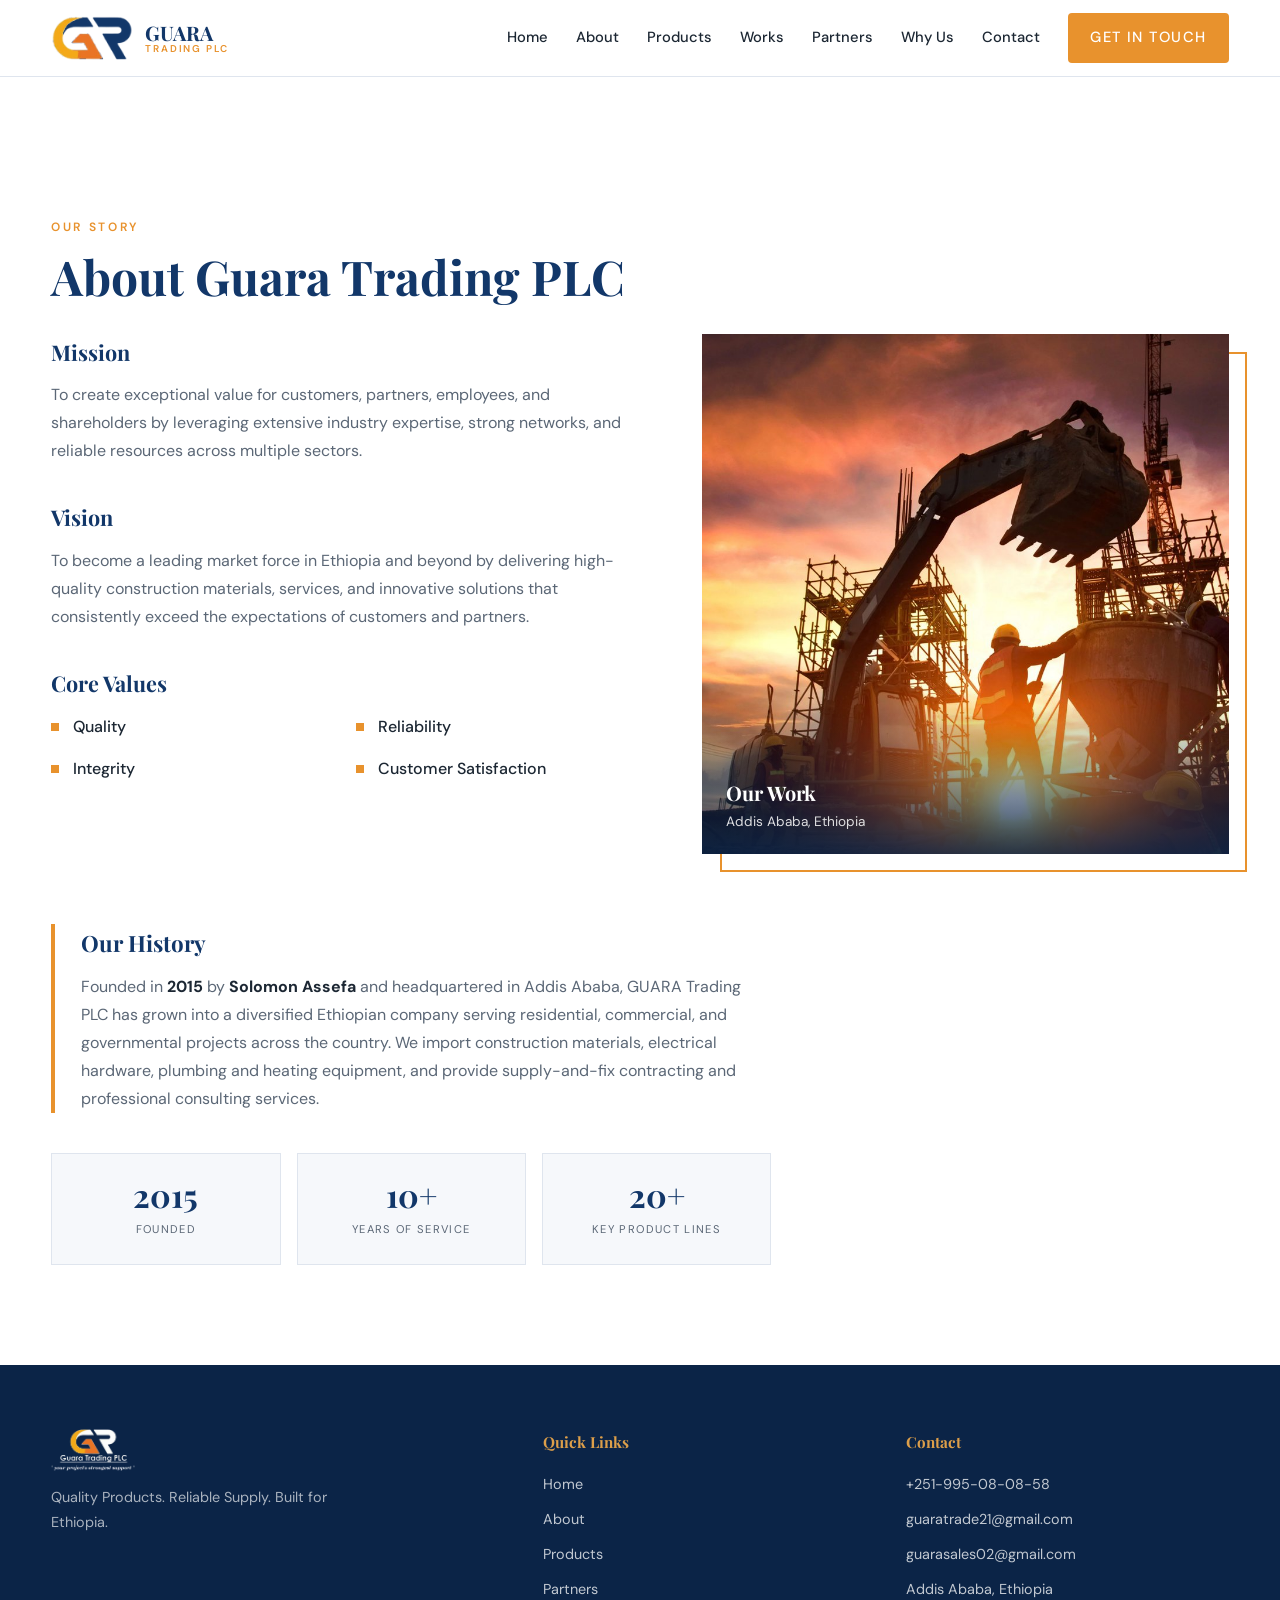
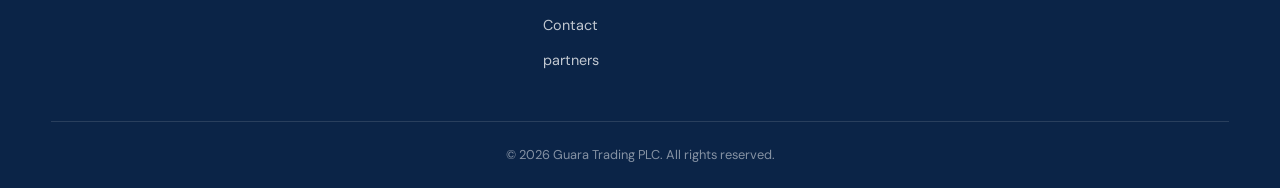
==== commit 6f9ba0c2: "fix: remove conflict markers, restore clean files" ====
--- a/about.html
+++ b/about.html
@@ -1,4 +1,3 @@
-<<<<<<< HEAD
 <!doctype html>
 <html lang="en">
 <head>
@@ -116,123 +115,4 @@
 
   <script src="JS/main.js"></script>
 </body>
-=======
-<!doctype html>
-<html lang="en">
-<head>
-  <meta charset="UTF-8">
-  <meta name="viewport" content="width=device-width, initial-scale=1.0">
-  <meta name="color-scheme" content="light">
-  <title>About Us | Guara Trading PLC</title>
-  <script>document.documentElement.classList.add("js");</script>
-  <link rel="preconnect" href="https://fonts.googleapis.com">
-  <link rel="preconnect" href="https://fonts.gstatic.com" crossorigin>
-  <link href="https://fonts.googleapis.com/css2?family=DM+Sans:wght@400;500;600;700&family=Playfair+Display:ital,wght@0,600;0,700;0,800;1,600;1,700&display=swap" rel="stylesheet">
-  <link rel="stylesheet" href="CSS/style.css">
-</head>
-<body>
-
-  <header class="navbar" id="navbar">
-    <div class="container navbar__inner">
-      <a href="index.html" class="brand">
-        <img src="image/logo.png" alt="Guara Trading PLC logo">
-        <span>GUARA <small>TRADING PLC</small></span>
-      </a>
-      <nav class="menu" id="menu">
-        <a href="index.html">Home</a>
-        <a href="about.html">About</a>
-        <a href="products.html">Products</a>
-        <a href="works.html">Works</a>
-        <a href="partners.html">Partners</a>
-        <a href="why-us.html">Why Us</a>
-        <a href="contact.html">Contact</a>
-        <a href="contact.html" class="btn btn--primary btn--small">Get in Touch</a>
-      </nav>
-      <button class="menu-toggle" id="menuToggle" aria-label="Open menu">&#9776;</button>
-    </div>
-  </header>
-
-  <section class="section" id="about" style="padding-top:140px;">
-    <div class="container">
-      <div class="reveal">
-        <p class="eyebrow">Our Story</p>
-        <h2 class="section-title">About Guara Trading PLC</h2>
-      </div>
-
-      <div class="about">
-        <div class="about__text reveal">
-          <h3>Mission</h3>
-          <p>To create exceptional value for customers, partners, employees, and shareholders by leveraging extensive industry expertise, strong networks, and reliable resources across multiple sectors.</p>
-
-          <h3>Vision</h3>
-          <p>To become a leading market force in Ethiopia and beyond by delivering high-quality construction materials, services, and innovative solutions that consistently exceed the expectations of customers and partners.</p>
-
-          <h3>Core Values</h3>
-          <ul class="values">
-            <li>Quality</li>
-            <li>Reliability</li>
-            <li>Integrity</li>
-            <li>Customer Satisfaction</li>
-          </ul>
-        </div>
-
-        <figure class="about__image reveal">
-          <img src="image/about.jpg" alt="Guara Trading PLC construction work">
-          <figcaption>
-            <strong>Our Work</strong>
-            <span>Addis Ababa, Ethiopia</span>
-          </figcaption>
-        </figure>
-      </div>
-
-      <div class="history reveal">
-        <h3>Our History</h3>
-        <p>
-          Founded in <b>2015</b> by <b>Solomon Assefa</b> and headquartered in Addis Ababa,
-          GUARA Trading PLC has grown into a diversified Ethiopian company serving residential,
-          commercial, and governmental projects across the country. We import construction
-          materials, electrical hardware, plumbing and heating equipment, and provide
-          supply-and-fix contracting and professional consulting services.
-        </p>
-      </div>
-
-      <div class="stats reveal">
-        <div class="stat"><strong>2015</strong><span>Founded</span></div>
-        <div class="stat"><strong>10+</strong><span>Years of Service</span></div>
-        <div class="stat"><strong>20+</strong><span>Key Product Lines</span></div>
-      </div>
-    </div>
-  </section>
-
-  <footer class="footer">
-    <div class="container footer__inner">
-      <div class="footer__brand">
-        <img src="image/logo-white.png" alt="Guara Trading PLC">
-        <p>Quality Products. Reliable Supply. Built for Ethiopia.</p>
-      </div>
-      <div class="footer__col">
-          <h4>Quick Links</h4>
-          <a href="index.html">Home</a>
-          <a href="about.html">About</a>
-          <a href="products.html">Products</a>
-          <a href="partners.html">Partners</a>
-          <a href="contact.html">Contact</a>
-          <a href="partners.html">partners</a>
-        </div>
-      <div class="footer__col">
-        <h4>Contact</h4>
-        <a href="tel:+251995080858">+251-995-08-08-58</a>
-        <a href="mailto:guaratrade21@gmail.com">guaratrade21@gmail.com</a>
-        <a href="mailto:guarasales02@gmail.com">guarasales02@gmail.com</a>
-        <span>Addis Ababa, Ethiopia</span>
-      </div>
-    </div>
-    <div class="footer__bottom">
-      <span>&copy; 2026 Guara Trading PLC. All rights reserved.</span>
-    </div>
-  </footer>
-
-  <script src="JS/main.js"></script>
-</body>
->>>>>>> 9be41e34d97d3ec7a1d93f015b3db9a810908bfd
 </html>
--- a/CSS/style.css
+++ b/CSS/style.css
@@ -1,4 +1,3 @@
-<<<<<<< HEAD
 /* ==================== VARIABLES ==================== */
 :root {
   --navy: #123769;
@@ -1381,1387 +1380,3 @@
     grid-template-columns: 1fr;
     gap: 30px;
   }
-=======
-/* ==================== VARIABLES ==================== */
-:root {
-  --navy: #123769;
-  --navy-dark: #0b2447;
-  --orange: #e8922d;
-  --gold: #dd9f4a;
-  --bg: #ffffff;
-  --bg-soft: #f6f8fb;
-  --text: #1c2733;
-  --muted: #5b6776;
-  --border: #dfe5ee;
-  --font-head: "Playfair Display", Georgia, serif;
-  --font-body: "DM Sans", Arial, sans-serif;
-}
-
-/* ==================== BASE ==================== */
-* {
-  box-sizing: border-box;
-  margin: 0;
-  padding: 0;
-}
-
-html {
-  scroll-behavior: smooth;
-  scroll-padding-top: 80px;
-}
-
-body {
-  font-family: var(--font-body);
-  color: var(--text);
-  background: var(--bg);
-  line-height: 1.75;
-}
-
-img {
-  max-width: 100%;
-  display: block;
-}
-a {
-  text-decoration: none;
-  color: inherit;
-}
-ul {
-  list-style: none;
-}
-
-.container {
-  width: min(1180px, 92%);
-  margin-inline: auto;
-}
-
-.section {
-  padding: 100px 0;
-  overflow-x: clip;
-}
-.section--soft {
-  background: var(--bg-soft);
-}
-
-.section-title {
-  font-family: var(--font-head);
-  font-weight: 700;
-  font-size: clamp(2rem, 4vw, 3rem);
-  color: var(--navy);
-  line-height: 1.2;
-  margin: 10px 0 28px;
-}
-.section-title em {
-  color: var(--orange);
-}
-
-.eyebrow {
-  font-size: 0.75rem;
-  letter-spacing: 0.22em;
-  text-transform: uppercase;
-  font-weight: 600;
-  color: var(--orange);
-}
-.eyebrow--light {
-  color: var(--gold);
-}
-
-.lead {
-  color: var(--muted);
-  max-width: 520px;
-}
-
-/* ==================== SCROLL ANIMATION ==================== */
-.js .reveal {
-  opacity: 0;
-  transform: translateY(28px);
-  transition:
-    opacity 0.8s ease,
-    transform 0.8s ease;
-}
-.js .reveal.visible {
-  opacity: 1;
-  transform: none;
-}
-
-@media (prefers-reduced-motion: reduce) {
-  .js .reveal {
-    opacity: 1;
-    transform: none;
-    transition: none;
-  }
-}
-
-/* ==================== BUTTONS ==================== */
-.btn {
-  display: inline-block;
-  padding: 14px 28px;
-  font-size: 0.82rem;
-  font-weight: 600;
-  letter-spacing: 0.1em;
-  text-transform: uppercase;
-  border-radius: 4px;
-  border: 2px solid transparent;
-  transition: 0.25s;
-  cursor: pointer;
-}
-.btn--primary {
-  background: var(--orange);
-  color: #fff;
-}
-.btn--primary:hover {
-  background: #cf7f1c;
-}
-.btn--outline-light {
-  border-color: #fff;
-  color: #fff;
-}
-.btn--outline-light:hover {
-  background: #fff;
-  color: var(--navy);
-}
-.btn--small {
-  padding: 10px 20px;
-  font-size: 0.75rem;
-}
-
-/* ==================== NAVBAR ==================== */
-.navbar {
-  position: sticky;
-  top: 0;
-  z-index: 100;
-  background: rgba(255, 255, 255, 0.96);
-  backdrop-filter: blur(8px);
-  border-bottom: 1px solid var(--border);
-  transition: box-shadow 0.3s;
-}
-.navbar.scrolled {
-  box-shadow: 0 4px 20px rgba(11, 36, 71, 0.08);
-}
-
-.navbar__inner {
-  display: flex;
-  align-items: center;
-  justify-content: space-between;
-  height: 76px;
-}
-
-.brand {
-  display: flex;
-  align-items: center;
-  gap: 12px;
-  font-family: var(--font-head);
-  font-weight: 700;
-  font-size: 1.25rem;
-  color: var(--navy);
-  line-height: 1.1;
-}
-.brand img {
-  height: 44px;
-  width: auto;
-}
-.brand small {
-  display: block;
-  font-family: var(--font-body);
-  font-size: 0.62rem;
-  letter-spacing: 0.18em;
-  color: var(--orange);
-  font-weight: 600;
-}
-
-.menu {
-  display: flex;
-  align-items: center;
-  gap: 28px;
-}
-.menu a {
-  font-size: 0.92rem;
-  font-weight: 500;
-  transition: color 0.2s;
-}
-.menu a:hover {
-  color: var(--orange);
-}
-.menu .btn--primary,
-.menu .btn--primary:hover {
-  color: #fff;
-}
-
-.menu-toggle {
-  display: none;
-  background: none;
-  border: 0;
-  font-size: 1.8rem;
-  color: var(--navy);
-  cursor: pointer;
-}
-
-/* ==================== HERO ==================== */
-.hero {
-  position: relative;
-  min-height: calc(100vh - 76px);
-  display: flex;
-  align-items: center;
-  color: #fff;
-  overflow: hidden;
-  background-color: var(--navy-dark);
-}
-
-.hero::before {
-  content: "";
-  position: absolute;
-  inset: 0;
-  background:
-    linear-gradient(
-      105deg,
-      rgba(11, 36, 71, 0.92) 0%,
-      rgba(11, 36, 71, 0.75) 50%,
-      rgba(11, 36, 71, 0.35) 100%
-    ),
-    url("../image/hero.jpg") center / cover no-repeat;
-  animation: heroZoom 7s ease-in-out infinite alternate;
-  z-index: 0;
-}
-
-@keyframes heroZoom {
-  from {
-    transform: scale(1);
-  }
-  to {
-    transform: scale(1.15);
-  }
-}
-
-.hero__glow {
-  position: absolute;
-  z-index: 1;
-  pointer-events: none;
-  border-radius: 50%;
-  filter: blur(80px);
-  opacity: 0.55;
-}
-.hero__glow--1 {
-  width: 420px;
-  height: 420px;
-  top: -80px;
-  right: 10%;
-  background: var(--orange);
-  animation: glowFloat1 6s ease-in-out infinite;
-}
-.hero__glow--2 {
-  width: 320px;
-  height: 320px;
-  bottom: -60px;
-  left: 5%;
-  background: var(--gold);
-  animation: glowFloat2 7s ease-in-out infinite;
-}
-
-@keyframes glowFloat1 {
-  0%,
-  100% {
-    transform: translate(0, 0) scale(1);
-  }
-  50% {
-    transform: translate(-40px, 30px) scale(1.15);
-  }
-}
-@keyframes glowFloat2 {
-  0%,
-  100% {
-    transform: translate(0, 0) scale(1);
-  }
-  50% {
-    transform: translate(30px, -25px) scale(1.1);
-  }
-}
-
-.hero .container,
-.hero__badge {
-  position: relative;
-  z-index: 2;
-}
-
-@media (prefers-reduced-motion: reduce) {
-  .hero::before {
-    animation: none;
-  }
-  .hero__glow--1,
-  .hero__glow--2 {
-    animation: none;
-  }
-}
-
-.hero__content {
-  max-width: 760px;
-  padding: 80px 0;
-}
-
-.hero h1 {
-  font-family: var(--font-head);
-  font-weight: 800;
-  font-size: clamp(2.6rem, 6vw, 4.8rem);
-  line-height: 1.1;
-  margin: 18px 0 22px;
-}
-.hero h1 em {
-  color: var(--gold);
-  font-style: italic;
-  font-weight: 700;
-}
-
-.hero__text {
-  font-size: 1.1rem;
-  max-width: 600px;
-  opacity: 0.92;
-  margin-bottom: 14px;
-}
-.hero__tags {
-  font-size: 0.85rem;
-  letter-spacing: 0.04em;
-  color: var(--gold);
-  margin-bottom: 34px;
-}
-.hero__buttons {
-  display: flex;
-  flex-wrap: wrap;
-  gap: 16px;
-}
-
-.hero__badge {
-  position: absolute;
-  right: 4%;
-  bottom: 40px;
-  display: flex;
-  flex-direction: column;
-  gap: 2px;
-  padding: 16px 22px;
-  background: rgba(11, 36, 71, 0.85);
-  border: 1px solid rgba(255, 255, 255, 0.5);
-  backdrop-filter: blur(4px);
-}
-.hero__badge span {
-  font-size: 0.68rem;
-  letter-spacing: 0.2em;
-  text-transform: uppercase;
-  color: var(--gold);
-  font-weight: 600;
-}
-.hero__badge strong {
-  font-family: var(--font-head);
-  font-size: 1.05rem;
-}
-.hero__badge small {
-  font-size: 0.78rem;
-  opacity: 0.8;
-}
-
-/* ==================== ABOUT ==================== */
-.about {
-  display: grid;
-  grid-template-columns: 1.1fr 1fr;
-  gap: 72px;
-  align-items: start;
-  margin-top: 20px;
-}
-
-.about__text h3 {
-  font-family: var(--font-head);
-  color: var(--navy);
-  font-size: 1.35rem;
-  margin: 0 0 10px;
-}
-.about__text p {
-  color: var(--muted);
-  margin-bottom: 34px;
-}
-
-.values {
-  display: grid;
-  grid-template-columns: 1fr 1fr;
-  gap: 14px 30px;
-}
-.values li {
-  position: relative;
-  padding-left: 22px;
-  font-weight: 500;
-}
-.values li::before {
-  content: "";
-  position: absolute;
-  left: 0;
-  top: 0.65em;
-  width: 8px;
-  height: 8px;
-  background: var(--orange);
-}
-
-.about__image {
-  position: relative;
-  margin: 0;
-}
-.about__image::before {
-  content: "";
-  position: absolute;
-  top: 18px;
-  left: 18px;
-  right: -18px;
-  bottom: -18px;
-  border: 2px solid var(--orange);
-}
-.about__image img {
-  position: relative;
-  width: 100%;
-  height: 520px;
-  object-fit: cover;
-  background: var(--bg-soft);
-}
-.about__image figcaption {
-  position: absolute;
-  left: 0;
-  right: 0;
-  bottom: 0;
-  display: flex;
-  flex-direction: column;
-  padding: 70px 24px 20px;
-  color: #fff;
-  background: linear-gradient(transparent, rgba(11, 36, 71, 0.88));
-}
-.about__image figcaption strong {
-  font-family: var(--font-head);
-  font-size: 1.25rem;
-}
-.about__image figcaption span {
-  font-size: 0.85rem;
-  opacity: 0.85;
-}
-
-.history {
-  max-width: 720px;
-  margin-top: 70px;
-  padding-left: 26px;
-  border-left: 4px solid var(--orange);
-}
-.history h3 {
-  font-family: var(--font-head);
-  color: var(--navy);
-  font-size: 1.4rem;
-  margin-bottom: 10px;
-}
-.history p {
-  color: var(--muted);
-}
-.history b {
-  color: var(--text);
-}
-
-.stats {
-  display: grid;
-  grid-template-columns: repeat(3, 1fr);
-  gap: 16px;
-  max-width: 720px;
-  margin-top: 40px;
-}
-.stat {
-  border: 1px solid var(--border);
-  background: var(--bg-soft);
-  padding: 22px 10px;
-  text-align: center;
-}
-.stat strong {
-  display: block;
-  font-family: var(--font-head);
-  font-size: 2rem;
-  color: var(--navy);
-  line-height: 1.2;
-}
-.stat span {
-  font-size: 0.7rem;
-  letter-spacing: 0.12em;
-  text-transform: uppercase;
-  color: var(--muted);
-}
-
-/* ==================== WHAT WE DO ==================== */
-.what {
-  display: grid;
-  grid-template-columns: 1fr 1.2fr;
-  gap: 72px;
-  align-items: start;
-}
-
-.features {
-  display: flex;
-  flex-direction: column;
-  gap: 22px;
-}
-.feature {
-  background: #fff;
-  border: 1px solid var(--border);
-  border-left: 4px solid var(--orange);
-  padding: 24px 28px;
-}
-.feature h3 {
-  font-family: var(--font-head);
-  color: var(--navy);
-  font-size: 1.2rem;
-  margin-bottom: 6px;
-}
-.feature p {
-  color: var(--muted);
-}
-/* ==================== PRODUCTS ==================== */
-.products-banner {
-  position: relative;
-  margin-top: 28px;
-  border-radius: 14px;
-  overflow: hidden;
-  border: 1px solid var(--border);
-}
-.products-banner__img {
-  width: 100%;
-  height: 420px;
-  object-fit: cover;
-  display: block;
-  transition: transform 0.5s ease;
-}
-.products-banner:hover .products-banner__img {
-  transform: scale(1.04);
-}
-.products-banner::before {
-  content: "";
-  position: absolute;
-  inset: 0;
-  z-index: 1;
-  background: linear-gradient(
-    105deg,
-    rgba(11, 36, 71, 0.88) 0%,
-    rgba(11, 36, 71, 0.55) 45%,
-    rgba(11, 36, 71, 0.15) 100%
-  );
-}
-.products-banner__shine {
-  position: absolute;
-  inset: 0;
-  z-index: 2;
-  pointer-events: none;
-  mix-blend-mode: overlay;
-  background: linear-gradient(
-    115deg,
-    transparent 20%,
-    rgba(255, 255, 255, 0.4) 35%,
-    rgba(255, 255, 255, 0.05) 50%,
-    transparent 65%
-  );
-  background-size: 250% 250%;
-  animation: bannerShine 5s ease-in-out infinite;
-}
-@keyframes bannerShine {
-  0% {
-    background-position: 200% 0%;
-  }
-  50% {
-    background-position: 0% 100%;
-  }
-  100% {
-    background-position: 200% 0%;
-  }
-}
-.products-banner__overlay {
-  position: absolute;
-  inset: 0;
-  z-index: 3;
-  display: flex;
-  flex-direction: column;
-  justify-content: center;
-  padding: 0 48px;
-  color: #fff;
-}
-.products-banner__title {
-  font-family: var(--font-head);
-  font-weight: 800;
-  font-size: clamp(2rem, 4.5vw, 3.2rem);
-  line-height: 1.15;
-  margin-top: 10px;
-}
-.products-banner__title em {
-  color: var(--gold);
-  font-style: italic;
-}
-.products-lead {
-  max-width: 820px;
-  margin: 28px auto 0;
-  text-align: center;
-  font-size: 1.05rem;
-}
-@media (prefers-reduced-motion: reduce) {
-  .products-banner__shine {
-    animation: none;
-  }
-}
-@media (max-width: 900px) {
-  .products-banner__img {
-    height: 300px;
-  }
-  .products-banner__overlay {
-    padding: 0 24px;
-  }
-}
-.products-grid {
-  margin-top: 44px;
-  display: grid;
-  grid-template-columns: repeat(3, 1fr);
-  gap: 28px;
-}
-@media (min-width: 901px) {
-  .product-card--standalone {
-    grid-column: 1 / -1;
-  }
-  .product-card--standalone .product-card__img {
-    height: 420px;
-  }
-}
-
-.product-card {
-  background: #fff;
-  border: 1px solid var(--border);
-  border-radius: 10px;
-  overflow: hidden;
-  cursor: pointer;
-  transition:
-    transform 0.3s,
-    box-shadow 0.3s,
-    border-color 0.3s;
-}
-.product-card:hover {
-  transform: translateY(-8px);
-  box-shadow: 0 24px 46px rgba(11, 36, 71, 0.18);
-  border-color: var(--orange);
-}
-
-.product-card__img {
-  position: relative;
-  height: 210px;
-  overflow: hidden;
-  background: linear-gradient(135deg, #eef2f8, #dde6f0);
-}
-.product-card__img img {
-  width: 100%;
-  height: 100%;
-  object-fit: cover;
-  transition: transform 0.5s ease;
-}
-.product-card:hover .product-card__img img {
-  transform: scale(1.1);
-}
-
-.product-card__img::after {
-  content: "";
-  position: absolute;
-  inset: 0;
-  background: linear-gradient(to top, rgba(11, 36, 71, 0.35), transparent 55%);
-  opacity: 0;
-  transition: opacity 0.3s;
-}
-.product-card:hover .product-card__img::after {
-  opacity: 1;
-}
-
-.product-card__body {
-  padding: 22px 24px 26px;
-}
-.product-card__body h3 {
-  font-family: var(--font-head);
-  color: var(--navy);
-  font-size: 1.15rem;
-  margin-bottom: 8px;
-}
-.product-card__body p {
-  color: var(--muted);
-  font-size: 0.92rem;
-  margin-bottom: 16px;
-}
-
-.tags {
-  display: flex;
-  flex-wrap: wrap;
-  gap: 8px;
-}
-.tags span {
-  font-size: 0.7rem;
-  font-weight: 600;
-  letter-spacing: 0.04em;
-  padding: 5px 10px;
-  border: 1px solid var(--border);
-  color: var(--navy);
-  background: var(--bg-soft);
-}
-
-/* ==================== PARTNERS ==================== */
-.partners-banner h2 {
-  font-family: "Times New Roman", Times, serif;
-  font-size: 32px;
-  font-weight: bold;
-  text-align: center;
-}
-.partners__head {
-  text-align: center;
-}
-.partners__head .lead {
-  margin-inline: auto;
-}
-.partners__head .eyebrow {
-  display: block;
-}
-
-.partners-grid {
-  margin-top: 48px;
-  display: grid;
-  grid-template-columns: repeat(4, 1fr);
-  gap: 20px;
-}
-
-.partner-logo {
-  height: 170px;
-  display: flex;
-  flex-direction: column;
-  align-items: center;
-  justify-content: center;
-  gap: 12px;
-  background: #fff;
-  border: 1px solid var(--border);
-  padding: 20px;
-  text-align: center;
-  transition: 0.25s;
-}
-.partner-logo img {
-  max-height: 85px;
-  max-width: 100%;
-  object-fit: contain;
-  filter: grayscale(100%);
-  opacity: 0.8;
-  transition: 0.25s;
-}
-.partner-logo:hover { border-color: var(--orange); box-shadow: 0 14px 28px rgba(11,36,71,0.1); }
-.partner-logo:hover img { filter: none; opacity: 1; }
-
-.partner-logo--text-only { gap: 8px; }
-.partner-logo__text-mark {
-  font-family: var(--font-head);
-  font-weight: 800;
-  font-style: italic;
-  font-size: 1.3rem;
-  color: var(--navy);
-  filter: grayscale(100%);
-  opacity: 0.8;
-  transition: 0.25s;
-}
-.partner-logo--text-only:hover .partner-logo__text-mark { filter: none; opacity: 1; color: var(--orange); }
-.partner-logo--text-only .partner-logo__name { display: none; }
-}.partners-intro {
-  max-width: 760px;
-  margin: 0 auto 50px;
-  padding: 30px 34px;
-  background: #fff;
-  border: 1px solid var(--border);
-  border-left: 4px solid var(--orange);
-  text-align: center;
-}
-.partners-intro p {
-  color: var(--muted);
-  font-size: 1.02rem;
-  line-height: 1.85;
-}
-/* ==================== PREVIOUS WORKS ==================== */
-.works-grid {
-  margin-top: 44px;
-  display: grid;
- grid-template-columns: repeat(2, 1fr);
-  gap: 28px;
-}
-
-.work-card {
-  background: #fff;
-  border: 1px solid var(--border);
-  overflow: hidden;
-  transition:
-    transform 0.25s,
-    box-shadow 0.25s;
-}
-.work-card:hover {
-  transform: translateY(-6px);
-  box-shadow: 0 18px 34px rgba(11, 36, 71, 0.12);
-}
-
-.work-card__img { height: 320px; overflow: hidden; background: var(--bg-soft); position: relative; }
-.work-card__img img {
-  width: 112%;
-  height: 100%;
-  object-fit: cover;
-  margin-left: -6%;
-  animation: imageSway 7s ease-in-out infinite;
-}
-.work-card:hover .work-card__img img { animation-play-state: paused; transform: scale(1.08); transition: transform 0.4s; }
-
-.work-card__img video {
-  width: 100%;
-  height: 100%;
-  object-fit: cover;
-  display: block;
-  transition: transform 0.5s ease;
-}
-.work-card--video:hover .work-card__img video { transform: scale(1.1); }
-
-.work-card--video .work-card__img::after {
-  content: "";
-  position: absolute;
-  top: 14px;
-  right: 14px;
-  width: 10px;
-  height: 10px;
-  border-radius: 50%;
-  background: var(--orange);
-  box-shadow: 0 0 0 4px rgba(232,146,45,0.3);
-  animation: liveDot 1.6s ease-in-out infinite;
-}
-@keyframes liveDot {
-  0%, 100% { opacity: 1; }
-  50% { opacity: 0.4; }
-} 
-
-@keyframes imageSway {
-  0%, 100% { transform: translateX(0); }
-  50% { transform: translateX(-5%); }
-}
-
-@media (prefers-reduced-motion: reduce) {
-  .work-card__img img { animation: none; }
-}
-
-.work-card__body {
-  padding: 22px 24px 26px;
-}
-.work-card__body h3 {
-  font-family: var(--font-head);
-  color: var(--navy);
-  font-size: 1.1rem;
-  margin-bottom: 8px;
-}
-.work-card__body p {
-  color: var(--muted);
-  font-size: 0.9rem;
-}
-/* ==================== CLICKABLE CARDS ==================== */
-.work-card { cursor: pointer; }
-
-/* ==================== CEILING SLIDER ==================== */
-.slider .slide {
-  position: absolute;
-  inset: 0;
-  width: 100%;
-  height: 100%;
-  margin: 0;
-  object-fit: cover;
-  opacity: 0;
-  transform: scale(1);
-  animation: none;
-  transition: opacity 1s ease, transform 6s ease;
-}
-.slider .slide.is-active {
-  opacity: 1;
-  transform: scale(1.08);
-}
-.work-card:hover .slider .slide { transform: none; }
-.work-card:hover .slider .slide.is-active { transform: scale(1.08); }
-
-.slider__dots {
-  position: absolute;
-  bottom: 12px;
-  left: 50%;
-  transform: translateX(-50%);
-  display: flex;
-  gap: 8px;
-  z-index: 2;
-}
-.slider__dots span {
-  width: 9px;
-  height: 9px;
-  border-radius: 50%;
-  background: rgba(255, 255, 255, 0.55);
-  transition: all 0.3s;
-}
-.slider__dots span.is-active {
-  background: var(--orange);
-  width: 24px;
-  border-radius: 6px;
-}
-
-.work-card--video .work-card__img::before {
-  content: "\26F6";
-  position: absolute;
-  bottom: 12px;
-  right: 14px;
-  z-index: 2;
-  color: #fff;
-  font-size: 1.3rem;
-  text-shadow: 0 2px 6px rgba(0,0,0,.6);
-}
-
-
-/* ==================== WHY US ==================== */
-.why-grid {
-  margin-top: 44px;
-  display: grid;
-  grid-template-columns: repeat(3, 1fr);
-  gap: 28px;
-}
-
-.why-card {
-  padding: 30px 26px;
-  background: #fff;
-  border: 1px solid var(--border);
-  transition: 0.25s;
-}
-.why-card:hover {
-  border-color: var(--orange);
-  transform: translateY(-4px);
-}
-
-.why-card__num {
-  display: block;
-  font-family: var(--font-head);
-  font-size: 1.6rem;
-  color: var(--orange);
-  margin-bottom: 12px;
-}
-.why-card h3 {
-  font-family: var(--font-head);
-  color: var(--navy);
-  font-size: 1.15rem;
-  margin-bottom: 8px;
-}
-.why-card p {
-  color: var(--muted);
-  font-size: 0.92rem;
-}
-/* ==================== DOCUMENTATION ==================== */
-.docs__head {
-  text-align: center;
-}
-.docs__head .lead {
-  margin-inline: auto;
-}
-.docs__head .eyebrow {
-  display: block;
-}
-
-.docs-grid {
-  margin-top: 44px;
-  display: grid;
-  grid-template-columns: repeat(4, 1fr);
-  gap: 24px;
-}
-
-.doc-card {
-  background: #fff;
-  border: 1px solid var(--border);
-  border-top: 4px solid var(--navy);
-  padding: 26px 22px;
-  text-align: center;
-  transition: 0.25s;
-}
-.doc-card:hover {
-  border-top-color: var(--orange);
-  transform: translateY(-4px);
-}
-
-.doc-card__badge {
-  display: inline-block;
-  font-size: 0.65rem;
-  font-weight: 700;
-  letter-spacing: 0.08em;
-  text-transform: uppercase;
-  color: #1c8a4c;
-  background: #e7f6ec;
-  padding: 4px 12px;
-  border-radius: 20px;
-  margin-bottom: 14px;
-}
-.doc-card__badge--request {
-  color: var(--orange);
-  background: #fdf1e2;
-}
-
-.doc-card h3 {
-  font-family: var(--font-head);
-  color: var(--navy);
-  font-size: 1.05rem;
-  margin-bottom: 8px;
-}
-.doc-card p {
-  color: var(--muted);
-  font-size: 0.86rem;
-}
-
-.docs-note {
-  text-align: center;
-  margin-top: 36px;
-  color: var(--muted);
-  font-size: 0.92rem;
-}
-.docs-note a {
-  color: var(--orange);
-  font-weight: 600;
-}
-.docs-note a:hover {
-  text-decoration: underline;
-}
-/* ==================== CONTACT ==================== */
-.contact__head {
-  text-align: center;
-}
-.contact__head .lead {
-  margin-inline: auto;
-}
-
-.contact {
-  margin-top: 48px;
-  display: grid;
-  grid-template-columns: 1fr 1.4fr;
-  gap: 50px;
-}
-
-.contact__info {
-  display: flex;
-  flex-direction: column;
-  gap: 30px;
-}
-.info-item h4 {
-  font-family: var(--font-head);
-  color: var(--navy);
-  font-size: 1rem;
-  text-transform: uppercase;
-  letter-spacing: 0.08em;
-  margin-bottom: 10px;
-}
-.info-item p {
-  margin-bottom: 4px;
-}
-.info-item a {
-  color: var(--text);
-  transition: color 0.2s;
-}
-.info-item a:hover {
-  color: var(--orange);
-}
-
-.contact__form {
-  background: #fff;
-  border: 1px solid var(--border);
-  padding: 36px;
-  display: flex;
-  flex-direction: column;
-  gap: 18px;
-}
-.contact__form h3 {
-  font-family: var(--font-head);
-  color: var(--navy);
-  font-size: 1.3rem;
-  margin-bottom: 4px;
-}
-
-.contact__form label {
-  display: flex;
-  flex-direction: column;
-  gap: 6px;
-  font-size: 0.85rem;
-  font-weight: 600;
-  color: var(--navy);
-}
-
-.contact__form input,
-.contact__form textarea {
-  font-family: var(--font-body);
-  font-size: 0.95rem;
-  padding: 12px 14px;
-  border: 1px solid var(--border);
-  background: var(--bg-soft);
-  color: var(--text);
-  resize: vertical;
-}
-.contact__form input:focus,
-.contact__form textarea:focus {
-  outline: 2px solid var(--orange);
-  outline-offset: 1px;
-}
-
-.form-row {
-  display: grid;
-  grid-template-columns: 1fr 1fr;
-  gap: 18px;
-}
-
-.contact__form .btn {
-  align-self: flex-start;
-  border: none;
-  cursor: pointer;
-}
-
-.form-note {
-  font-size: 0.88rem;
-  font-weight: 600;
-  color: var(--orange);
-  min-height: 1.2em;
-}
-
-/* ==================== FOOTER ==================== */
-.footer {
-  background: var(--navy-dark);
-  color: #fff;
-  padding-top: 64px;
-}
-
-.footer__inner {
-  display: grid;
-  grid-template-columns: 1.4fr 1fr 1fr;
-  gap: 40px;
-  padding-bottom: 48px;
-  border-bottom: 1px solid rgba(255, 255, 255, 0.12);
-}
-
-.footer__brand img {
-  height: 42px;
-  margin-bottom: 14px;
-}
-.footer__brand p {
-  color: rgba(255, 255, 255, 0.65);
-  max-width: 280px;
-  font-size: 0.9rem;
-}
-
-.footer__col {
-  display: flex;
-  flex-direction: column;
-  gap: 10px;
-}
-.footer__col h4 {
-  font-family: var(--font-head);
-  font-size: 0.95rem;
-  margin-bottom: 6px;
-  color: var(--gold);
-}
-.footer__col a,
-.footer__col span {
-  color: rgba(255, 255, 255, 0.75);
-  font-size: 0.9rem;
-  transition: color 0.2s;
-}
-.footer__col a:hover {
-  color: var(--gold);
-}
-
-.footer__bottom {
-  padding: 22px 0;
-  text-align: center;
-  font-size: 0.8rem;
-  color: rgba(255, 255, 255, 0.5);
-}
-/* ==================== PRODUCT MODAL (click to enlarge) ==================== */
-.product-modal {
-  position: fixed;
-  inset: 0;
-  z-index: 1000;
-  display: none;
-  align-items: center;
-  justify-content: center;
-  padding: 24px;
-  background: rgba(11, 36, 71, 0.82);
-  backdrop-filter: blur(4px);
-}
-.product-modal.open {
-  display: flex;
-}
-
-.product-modal__box {
-  background: #fff;
-  max-width: 720px;
-  width: 100%;
-  max-height: 88vh;
-  overflow-y: auto;
-  border-radius: 12px;
-  position: relative;
-  animation: modalPop 0.3s ease;
-}
-@keyframes modalPop {
-  from {
-    transform: scale(0.92);
-    opacity: 0;
-  }
-  to {
-    transform: scale(1);
-    opacity: 1;
-  }
-}
-
-.product-modal__img {
-  width: 100%;
-  max-height: 480px;
-  object-fit: contain;
-  background: var(--bg-soft);
-  display: block;
-}
-.product-modal__body {
-  padding: 28px 30px 34px;
-}
-.product-modal__body h3 {
-  font-family: var(--font-head);
-  color: var(--navy);
-  font-size: 1.6rem;
-  margin-bottom: 12px;
-}
-.product-modal__body p {
-  color: var(--muted);
-  margin-bottom: 18px;
-}
-
-.product-modal__close {
-  position: absolute;
-  top: 14px;
-  right: 14px;
-  width: 38px;
-  height: 38px;
-  border-radius: 50%;
-  border: none;
-  background: rgba(11, 36, 71, 0.85);
-  color: #fff;
-  font-size: 1.3rem;
-  line-height: 1;
-  cursor: pointer;
-  z-index: 2;
-}
-.product-modal__close:hover {
-  background: var(--orange);
-}
-/* ==================== HOME TEASERS ==================== */
-.teaser-grid {
-  margin-top: 44px;
-  display: grid;
-  grid-template-columns: repeat(3, 1fr);
-  gap: 28px;
-}
-
-.teaser-card {
-  background: #fff;
-  border: 1px solid var(--border);
-  padding: 30px 26px;
-  transition: 0.25s;
-}
-.teaser-card:hover {
-  transform: translateY(-6px);
-  box-shadow: 0 18px 34px rgba(11, 36, 71, 0.12);
-  border-color: var(--orange);
-}
-
-.teaser-card h3 {
-  font-family: var(--font-head);
-  color: var(--navy);
-  font-size: 1.25rem;
-  margin-bottom: 10px;
-}
-.teaser-card p {
-  color: var(--muted);
-  font-size: 0.92rem;
-  margin-bottom: 18px;
-}
-.teaser-card a {
-  color: var(--orange);
-  font-weight: 600;
-  font-size: 0.85rem;
-  text-transform: uppercase;
-  letter-spacing: 0.05em;
-}
-.teaser-card a:hover {
-  text-decoration: underline;
-}
-/* ==================== MOBILE ==================== */
-@media (max-width: 900px) {
-  .menu-toggle {
-    display: block;
-  }
-
-  .menu {
-    display: none;
-    position: absolute;
-    top: 76px;
-    left: 0;
-    right: 0;
-    flex-direction: column;
-    align-items: flex-start;
-    gap: 0;
-    background: #fff;
-    padding: 10px 4% 24px;
-    border-bottom: 1px solid var(--border);
-  }
-  .menu.open {
-    display: flex;
-  }
-  .menu a {
-    padding: 12px 0;
-    width: 100%;
-  }
-  .menu .btn {
-    padding: 12px 24px;
-    width: auto;
-    margin-top: 12px;
-  }
-
-  .section {
-    padding: 70px 0;
-  }
-
-  .hero__badge {
-    display: none;
-  }
-
-  .about,
-  .what {
-    grid-template-columns: 1fr;
-    gap: 48px;
-  }
-  .about__image::before {
-    right: -10px;
-    bottom: -10px;
-  }
-  .about__image img {
-    height: 340px;
-  }
-  .values {
-    grid-template-columns: 1fr;
-  }
-    .products-grid {
-    grid-template-columns: repeat(2, 1fr);
-    gap: 18px;
-  }
-  .partners-grid {
-    grid-template-columns: repeat(2, 1fr);
-  }
-  .works-grid {
-    grid-template-columns: 1fr;
-  }
-  .docs-grid {
-    grid-template-columns: 1fr 1fr;
-    gap: 16px;
-  }
-  .why-grid {
-    grid-template-columns: 1fr;
-  }
-  .contact {
-    grid-template-columns: 1fr;
-    gap: 40px;
-  }
-  .form-row {
-    grid-template-columns: 1fr;
-  }
-  .footer__inner {
-    grid-template-columns: 1fr;
-    gap: 30px;
-  }
->>>>>>> 9be41e34d97d3ec7a1d93f015b3db9a810908bfd
